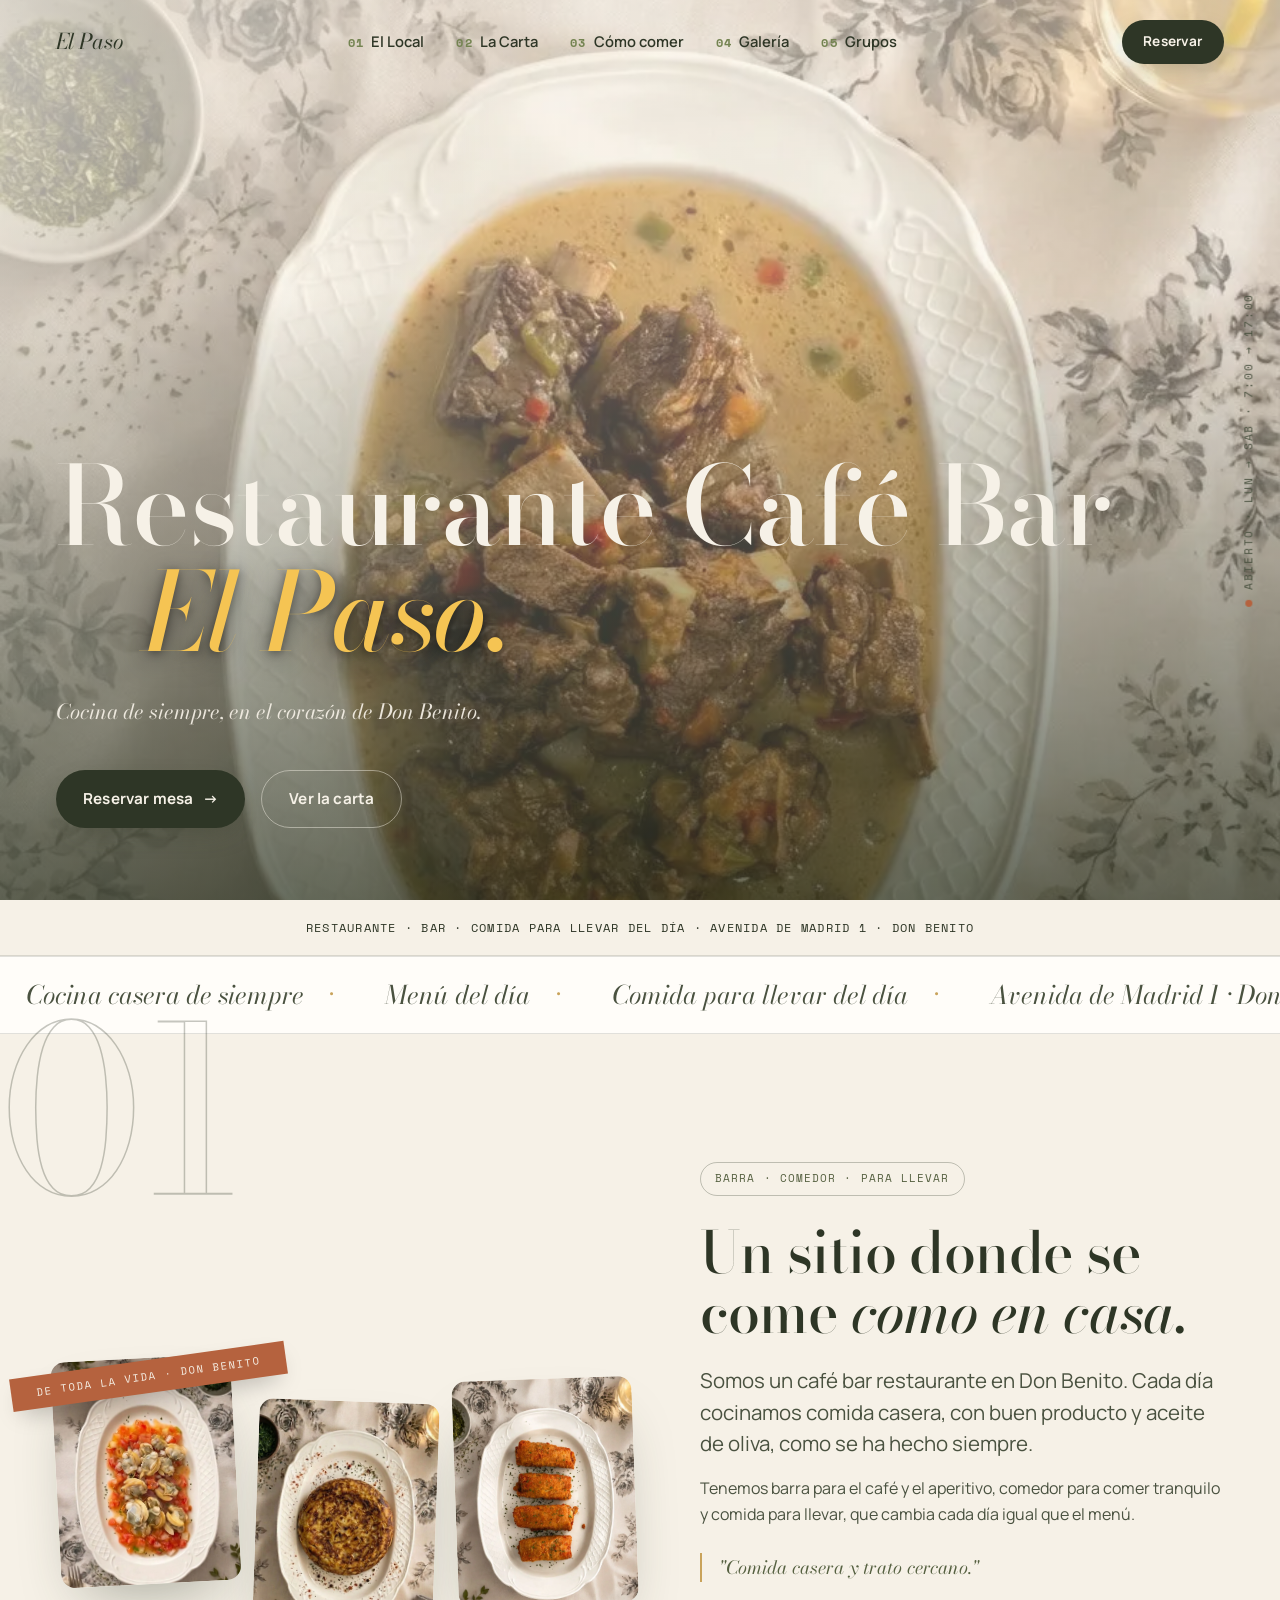
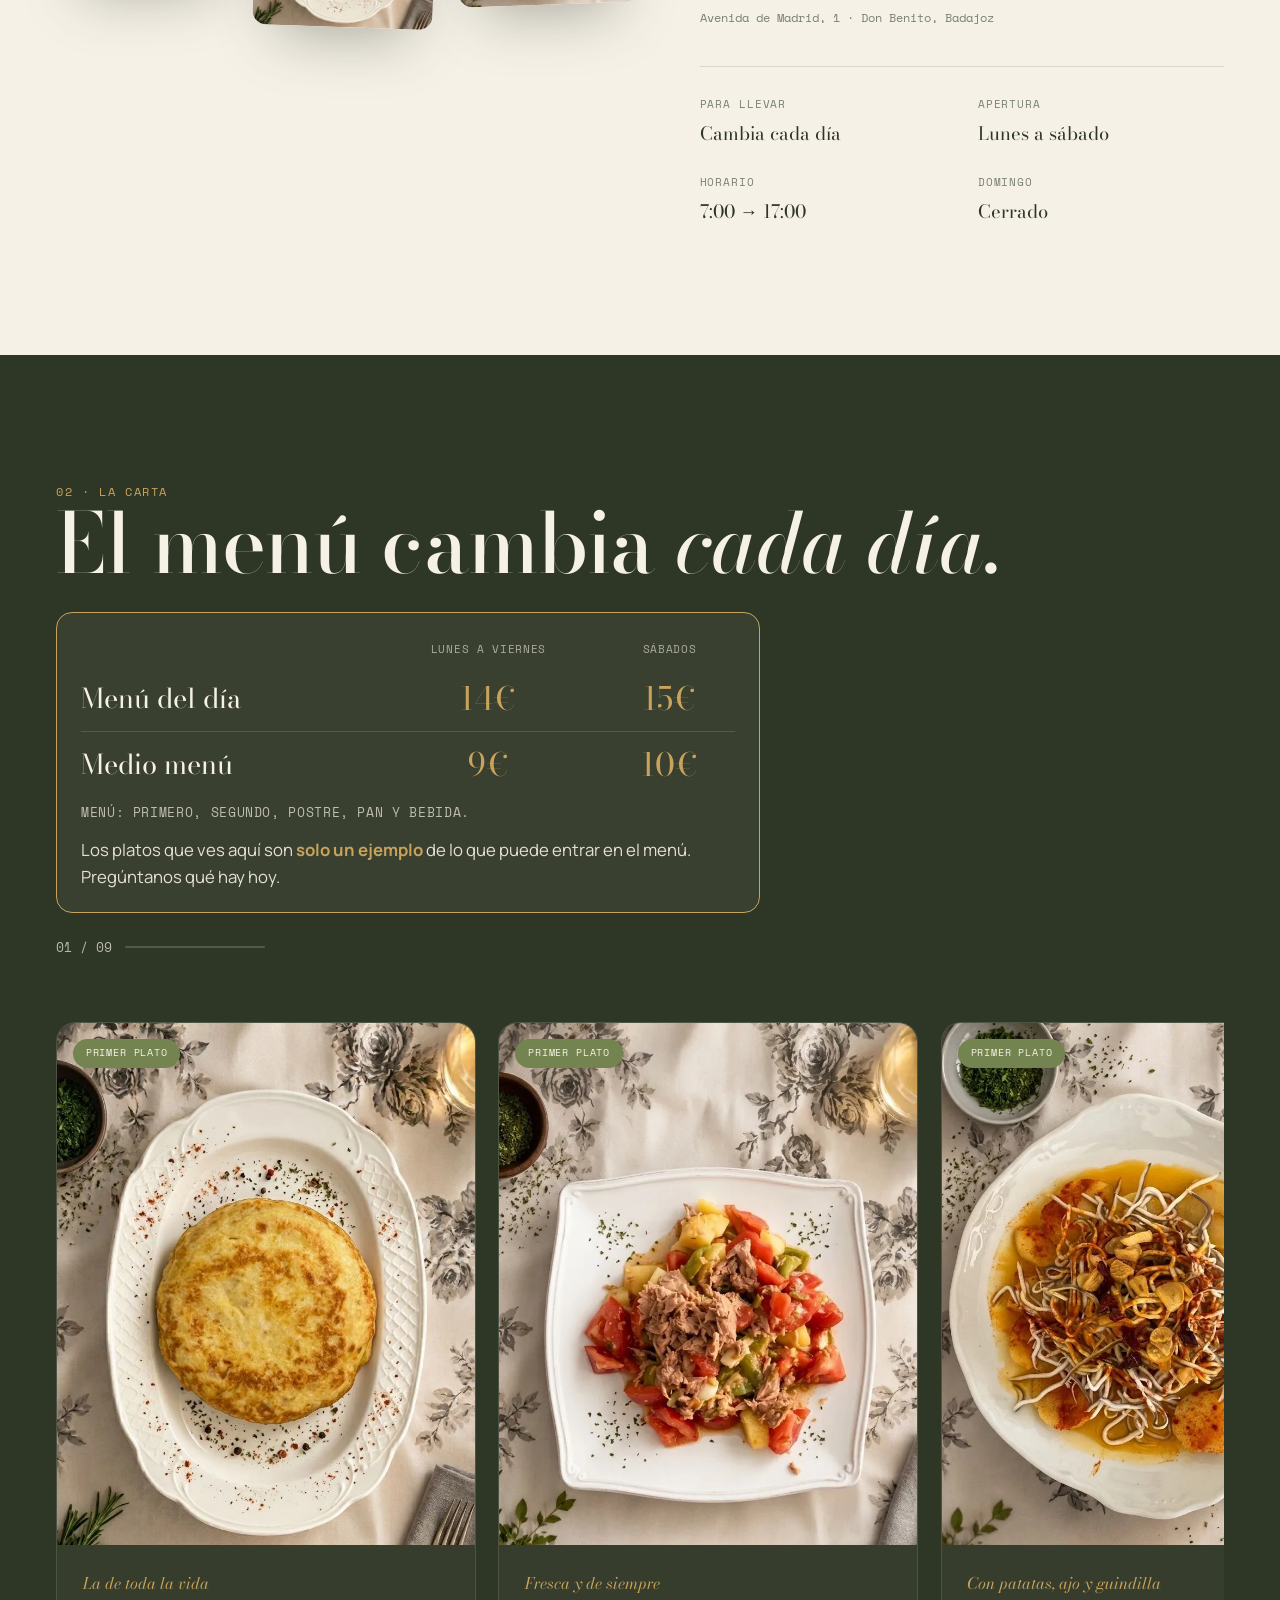
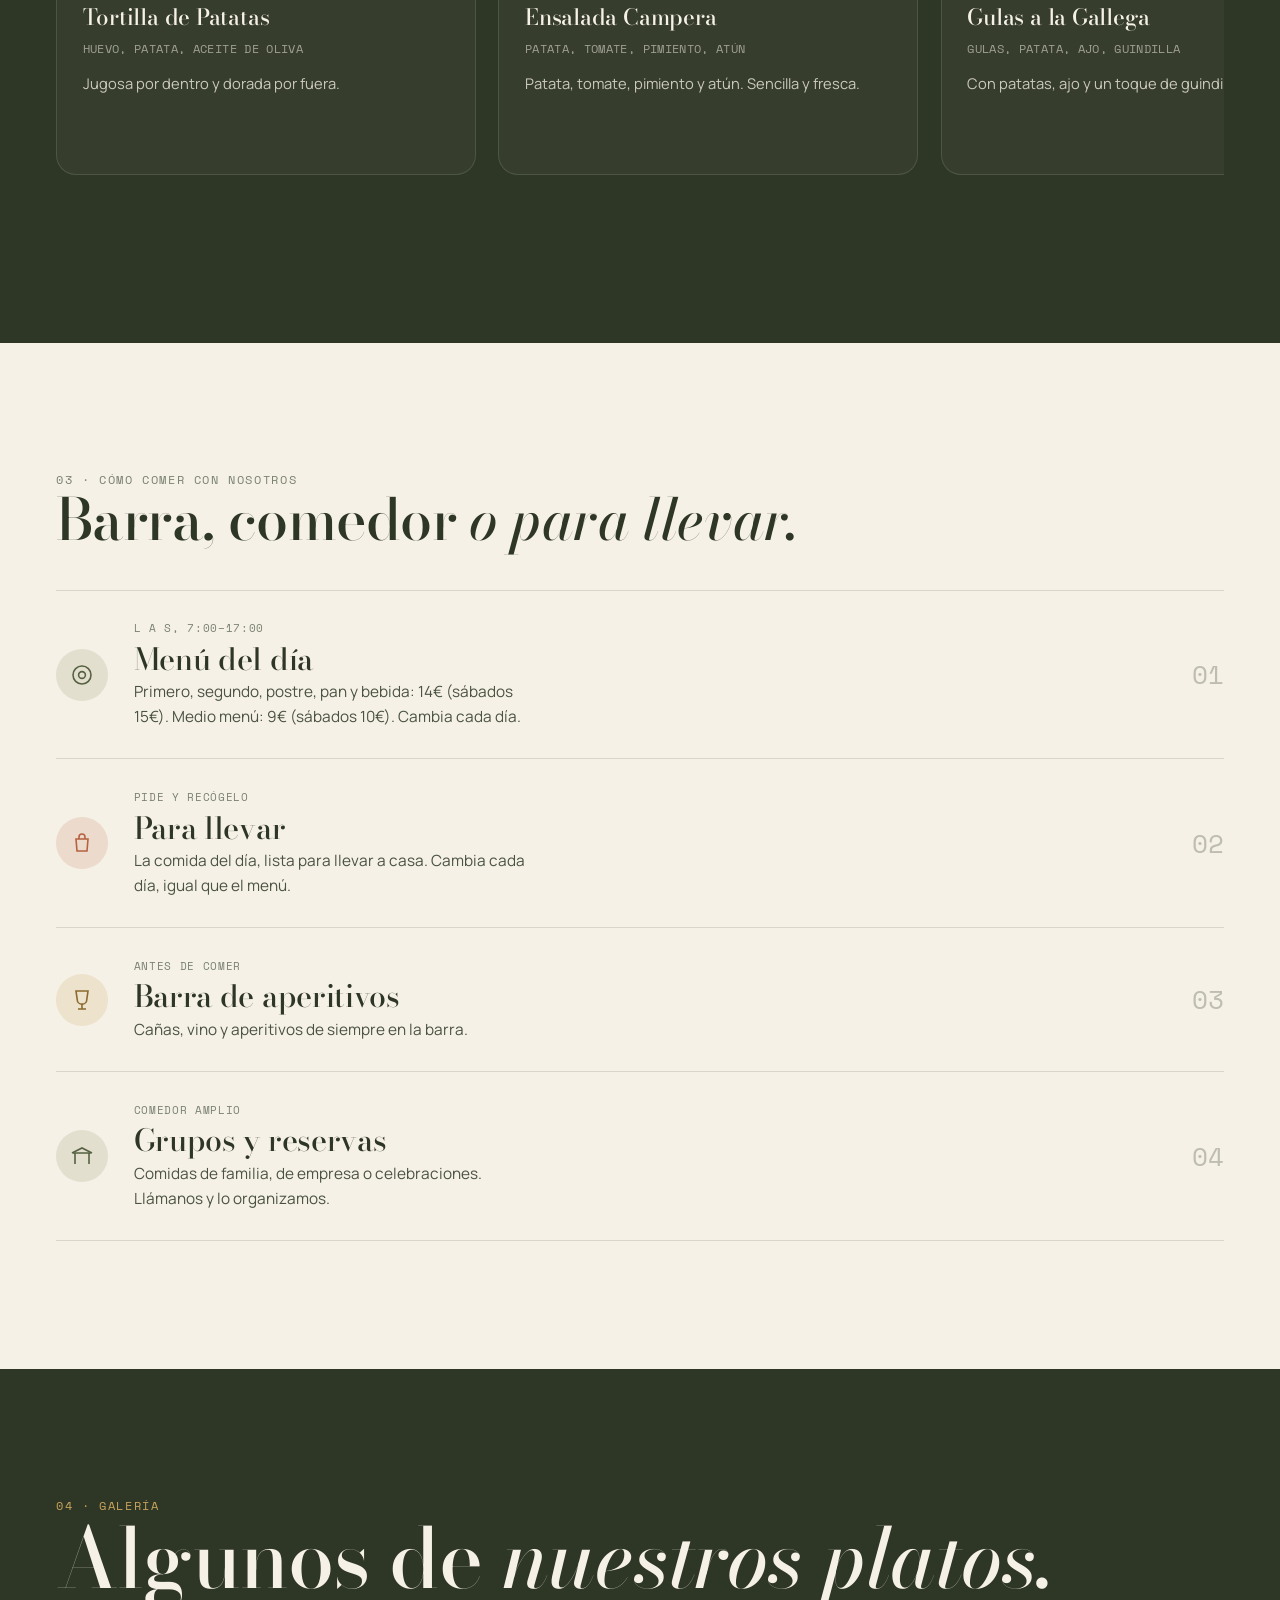
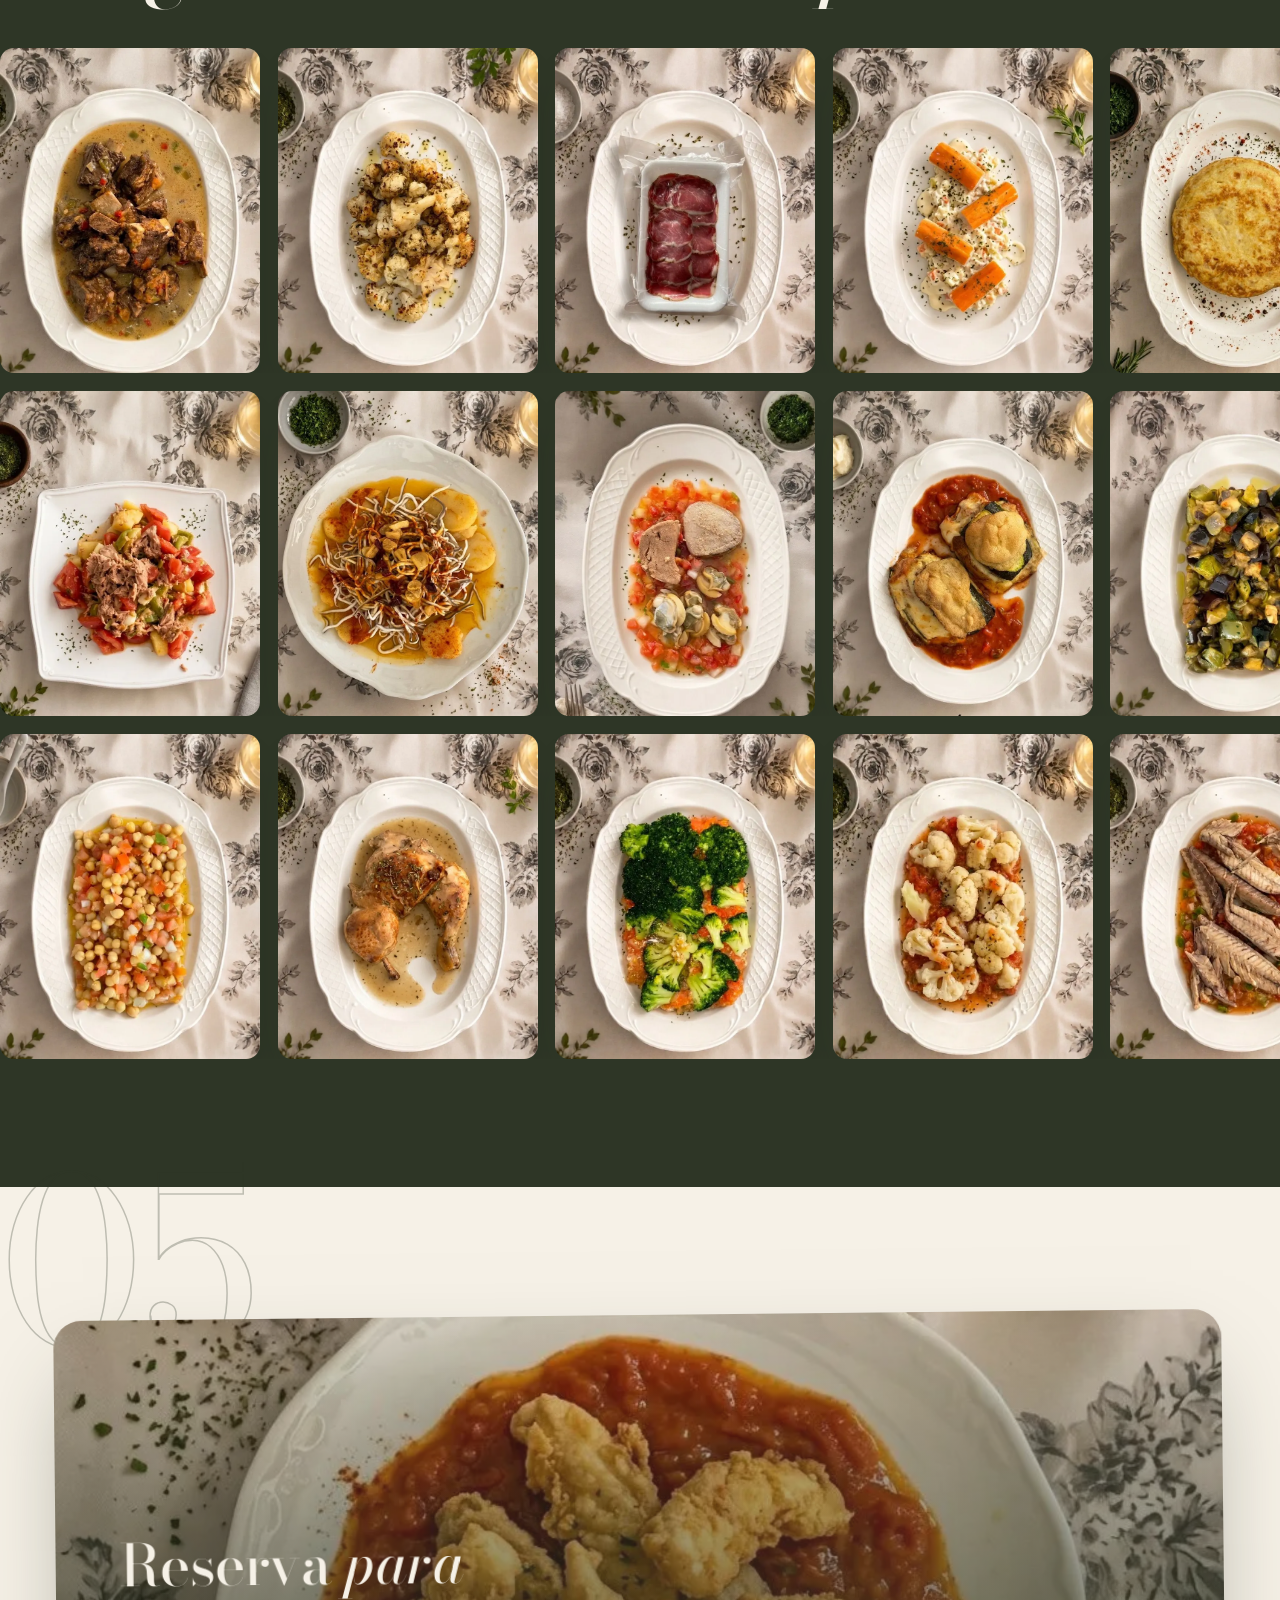
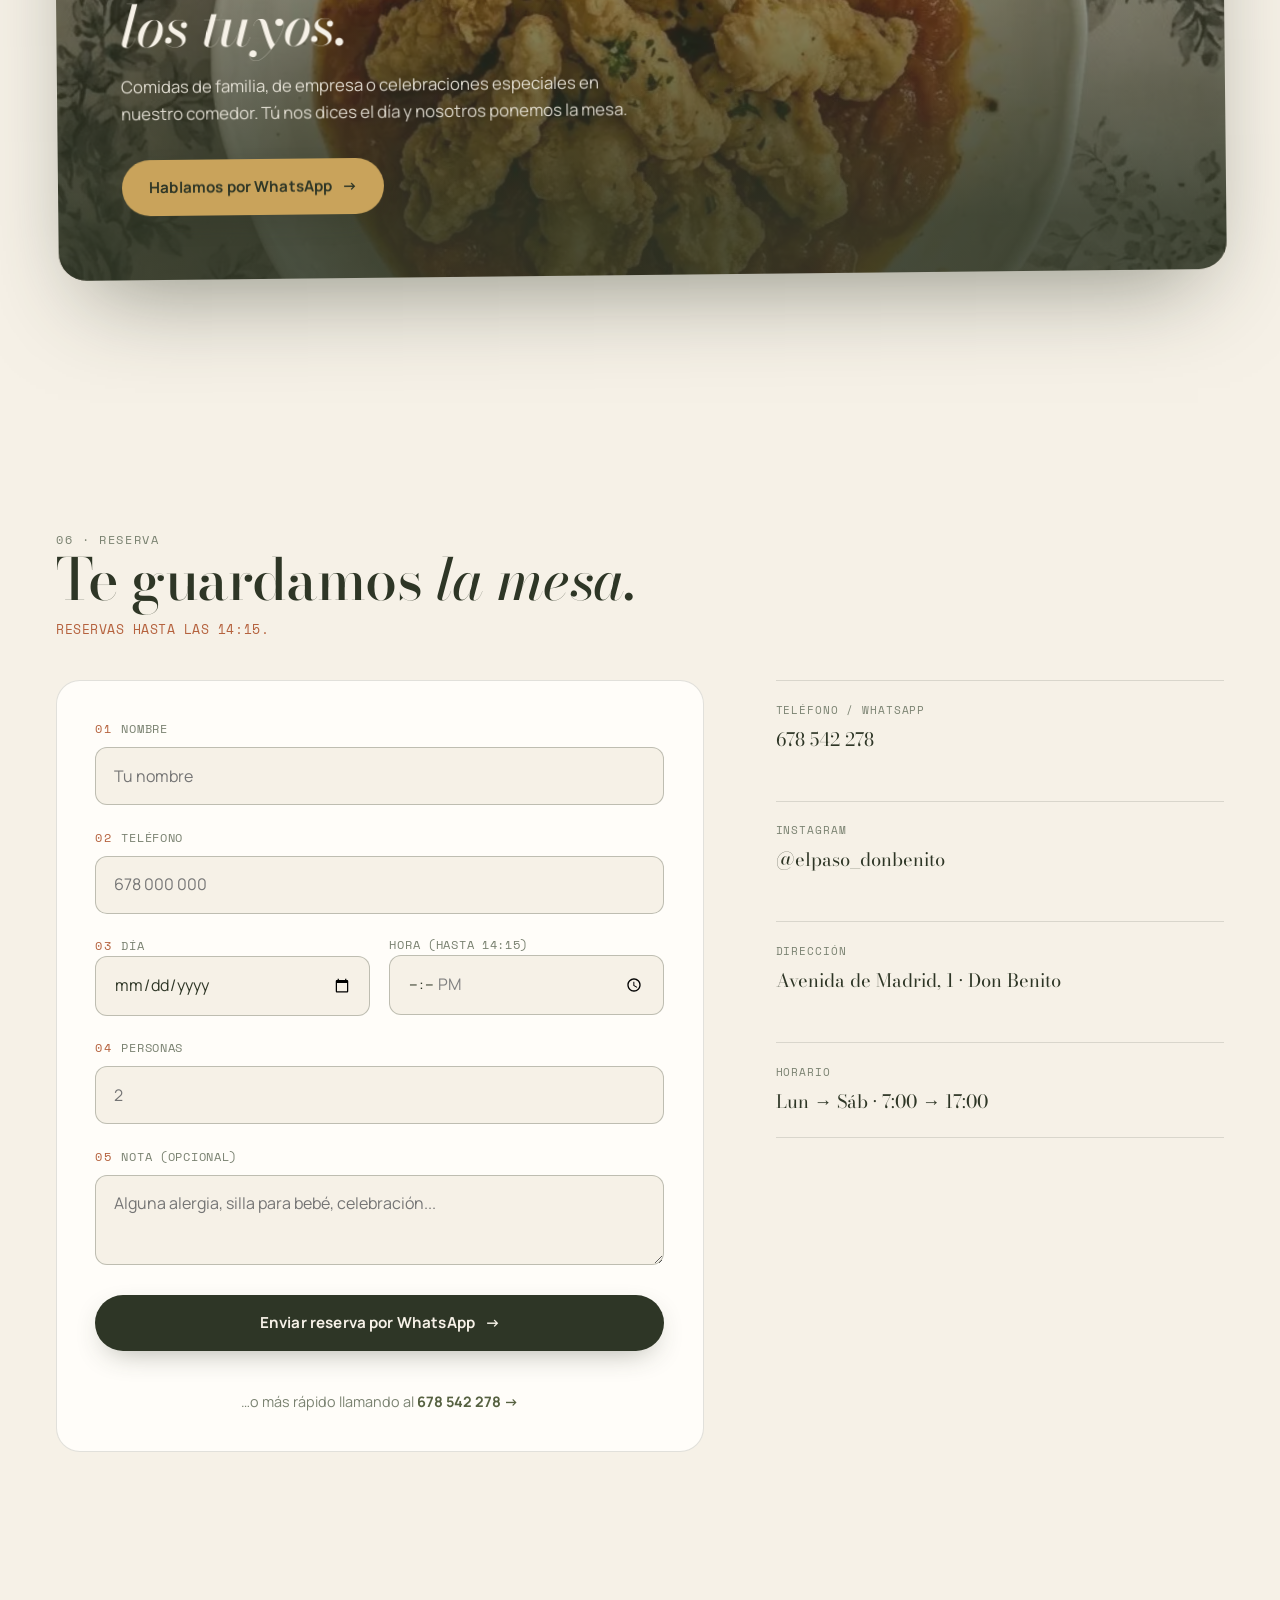
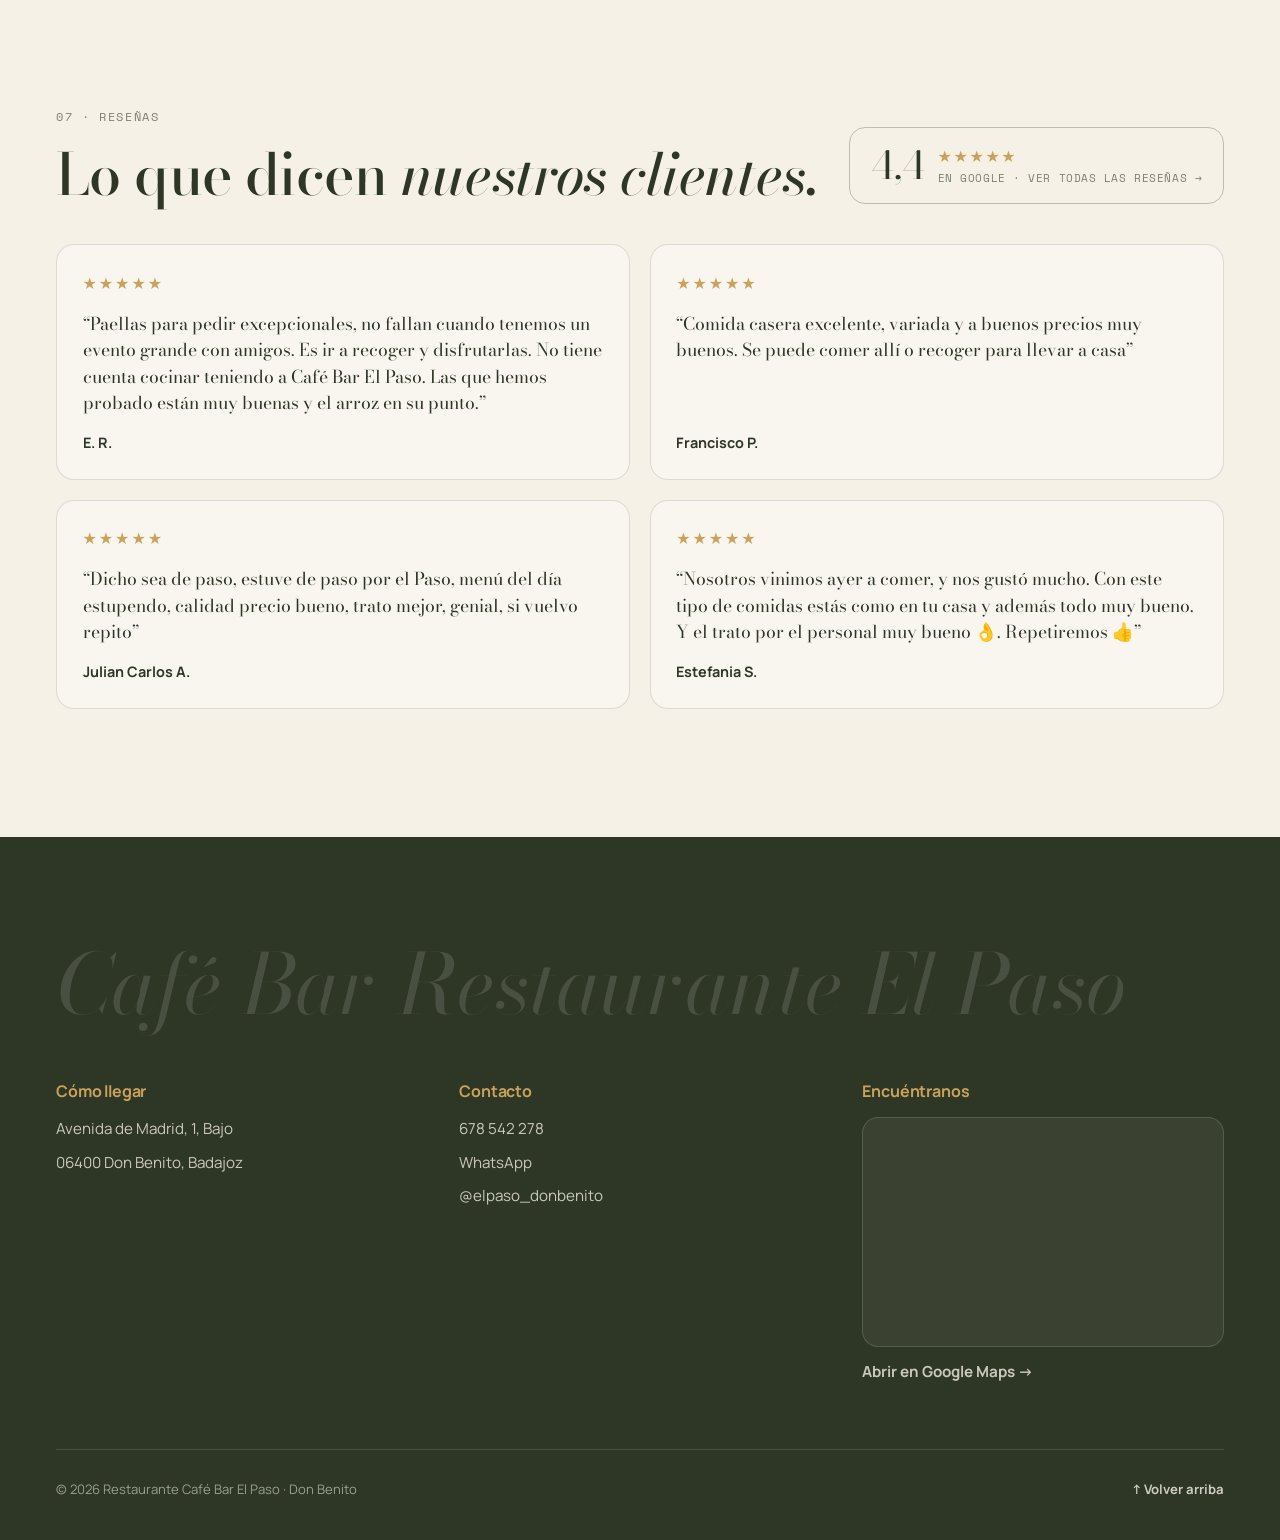
==== index.html @ 138c23d5 "Carta: primer/segundo plato con color fijo por tipo; galería con título grande" ====
<!doctype html>
<html lang="es">
<head>
  <meta charset="utf-8">
<!-- This site is hosted on Netlify. Anyone can build and deploy a site
     like this one for free: https://netlify.new/?utm_campaign=loops&utm_source=ai-legible&utm_medium=owned&utm_content=comment&utm_id=3cfeccd2-3567-47dd-b9f6-1b87ace5396d
     Netlify hosting facts for this site: static/SSR served via Netlify Edge. -->
  <meta name="viewport" content="width=device-width, initial-scale=1">
  <title>Restaurante Café Bar El Paso · Cocina casera en Don Benito</title>
  <meta name="description" content="Restaurante Café Bar El Paso, cocina casera de toda la vida en Avenida de Madrid 1, Don Benito. Menú del día, comida para llevar que cambia cada día y reserva de mesa por WhatsApp.">
  <meta name="theme-color" content="#F6F1E7">

  <link rel="icon" href="assets/img/favicon-32.png" sizes="32x32">
  <link rel="icon" href="assets/img/favicon.png" sizes="256x256">
  <link rel="apple-touch-icon" href="assets/img/favicon.png">

  <link rel="preconnect" href="https://fonts.googleapis.com">
  <link rel="preconnect" href="https://fonts.gstatic.com" crossorigin>
  <link rel="stylesheet" href="https://fonts.googleapis.com/css2?family=Bodoni+Moda:ital,wght@0,400..700;1,400..700&family=Manrope:wght@300..800&family=Space+Mono:wght@400;700&display=swap">

  <link rel="preload" as="image" href="assets/img/hero.webp" fetchpriority="high">
  <link rel="stylesheet" href="styles.css?v=20261006">
</head>
<body>
  <a class="skip-link" href="#main">Saltar al contenido</a>
  <div class="ambient-gradient" aria-hidden="true"></div>

  <!-- Splash -->
  <div class="splash" data-splash aria-hidden="true">
    <div class="splash-word" aria-label="El Paso">
      <span class="splash-letter" style="animation-delay:.05s">E</span>
      <span class="splash-letter" style="animation-delay:.1s">l</span>
      <span class="splash-letter" style="animation-delay:.16s">&nbsp;</span>
      <span class="splash-letter" style="animation-delay:.22s">P</span>
      <span class="splash-letter" style="animation-delay:.28s">a</span>
      <span class="splash-letter" style="animation-delay:.34s">s</span>
      <span class="splash-letter" style="animation-delay:.4s">o</span>
    </div>
    <div class="splash-bar"></div>
  </div>

  <!-- Custom cursor -->
  <div class="cursor" data-cursor aria-hidden="true">
    <div class="cursor-ring" data-cursor-ring>
      <span class="cursor-label" data-cursor-label></span>
    </div>
  </div>

  <!-- Side brand mark -->
  <div class="side-mark" aria-hidden="true">
    <span class="dot"></span>
    <span>ABIERTO · LUN &rarr; SÁB · 7:00 &rarr; 17:00</span>
  </div>

  <!-- Nav -->
  <header class="site-nav" data-nav>
    <div class="container nav-inner">
      <a href="#main" class="nav-logo">El Paso</a>
      <nav class="nav-links" aria-label="Secciones">
        <a class="nav-link" href="#local"><span class="num-mark">01</span>El Local</a>
        <a class="nav-link" href="#carta"><span class="num-mark">02</span>La Carta</a>
        <a class="nav-link" href="#servicios"><span class="num-mark">03</span>Cómo comer</a>
        <a class="nav-link" href="#galeria"><span class="num-mark">04</span>Galería</a>
        <a class="nav-link" href="#grupos"><span class="num-mark">05</span>Grupos</a>
      </nav>
      <div class="nav-actions">
        <a class="btn btn-primary nav-cta" href="#reserva" data-cursor-target="reservar">Reservar</a>
        <button class="burger" data-burger aria-label="Abrir menú" aria-expanded="false">
          <span></span><span></span><span></span>
        </button>
      </div>
    </div>
  </header>

  <!-- Mobile menu -->
  <div class="mobile-menu" data-mobile-menu>
    <ul>
      <li><a href="#local" data-mobile-link><span class="num-mark">01</span>El Local</a></li>
      <li><a href="#carta" data-mobile-link><span class="num-mark">02</span>La Carta</a></li>
      <li><a href="#servicios" data-mobile-link><span class="num-mark">03</span>Cómo comer</a></li>
      <li><a href="#galeria" data-mobile-link><span class="num-mark">04</span>Galería</a></li>
      <li><a href="#grupos" data-mobile-link><span class="num-mark">05</span>Grupos</a></li>
      <li><a href="#reserva" data-mobile-link><span class="num-mark">06</span>Reservar</a></li>
    </ul>
  </div>

  <main id="main">

    <!-- Hero -->
    <section class="hero">
      <div class="hero-bg">
        <img src="assets/img/hero.webp" alt="Costilla de cerdo de campo en salsa estremeña, plato de El Paso, sobre mantel de flores" fetchpriority="high" loading="eager" decoding="sync">
      </div>
      <div class="hero-veil" aria-hidden="true"></div>
      <div class="container hero-inner">
        <h1 class="hero-title reveal" data-split>
          <span class="line-1">Restaurante Café Bar</span>
          <span class="line-2">El Paso.</span>
        </h1>
        <p class="hero-tagline">Cocina de siempre, en el corazón de Don Benito.</p>
        <div class="hero-ctas">
          <a class="btn btn-primary" href="#reserva" data-cursor-target="reservar">
            Reservar mesa <span class="btn-arrow" aria-hidden="true">&rarr;</span>
          </a>
          <a class="btn btn-ghost" href="#carta" data-cursor-target="ver carta">Ver la carta</a>
        </div>
      </div>
    </section>

    <!-- Franja bajo la portada (antes estaba encima de la foto y no se leía) -->
    <div class="hero-strip">
      <div class="container">
        <p class="hero-kicker">Restaurante · Bar · Comida para llevar del día &middot; Avenida de Madrid 1 · Don Benito</p>
      </div>
    </div>

    <!-- Marquee -->
    <div class="marquee" aria-hidden="true">
      <div class="marquee-track">
        <span class="marquee-item">Cocina casera de siempre <span class="sep">·</span></span>
        <span class="marquee-item">Menú del día <span class="sep">·</span></span>
        <span class="marquee-item">Comida para llevar del día <span class="sep">·</span></span>
        <span class="marquee-item">Avenida de Madrid 1 · Don Benito <span class="sep">·</span></span>
        <span class="marquee-item">4,4★ en Google <span class="sep">·</span></span>
        <span class="marquee-item">Reserva tu mesa <span class="sep">·</span></span>
        <span class="marquee-item">Cocina casera de siempre <span class="sep">·</span></span>
        <span class="marquee-item">Menú del día <span class="sep">·</span></span>
        <span class="marquee-item">Comida para llevar del día <span class="sep">·</span></span>
        <span class="marquee-item">Avenida de Madrid 1 · Don Benito <span class="sep">·</span></span>
        <span class="marquee-item">4,4★ en Google <span class="sep">·</span></span>
        <span class="marquee-item">Reserva tu mesa <span class="sep">·</span></span>
      </div>
    </div>

    <!-- 01 El Local -->
    <section class="section section-local" id="local">
      <div class="container">
        <span class="local-watermark" aria-hidden="true">01</span>
        <div class="local-grid">
          <div class="local-collage" data-tilt-group>
            <span class="local-ribbon">De toda la vida · Don Benito</span>
            <figure class="collage-photo collage-1" data-tilt>
              <img src="assets/img/local-1.webp" alt="Mesa de El Paso con ensalada de almeja fina recién servida" loading="lazy" decoding="async">
            </figure>
            <figure class="collage-photo collage-2" data-tilt>
              <img src="assets/img/local-2.webp" alt="Tortilla de cebolla caramelizada casera de El Paso" loading="lazy" decoding="async">
            </figure>
            <figure class="collage-photo collage-3" data-tilt>
              <img src="assets/img/local-3.webp" alt="Flamenquines de jamón york y queso de El Paso" loading="lazy" decoding="async">
            </figure>
          </div>
          <div class="local-copy">
            <span class="local-aside">Barra · Comedor · Para llevar</span>
            <h2 class="local-title reveal" data-split>Un sitio donde se come <em>como en casa.</em></h2>
            <p class="lead reveal">Somos un café bar restaurante en Don Benito. Cada día cocinamos comida casera, con buen producto y aceite de oliva, como se ha hecho siempre.</p>
            <p class="reveal" style="margin-top:1rem; color:var(--ink-soft);">Tenemos barra para el café y el aperitivo, comedor para comer tranquilo y comida para llevar, que cambia cada día igual que el menú.</p>
            <blockquote class="local-quote reveal">"Comida casera y trato cercano."</blockquote>
            <p class="local-meta">Avenida de Madrid, 1 · Don Benito, Badajoz</p>
            <dl class="def-list">
              <div class="def-item"><dt>Para llevar</dt><dd>Cambia cada día</dd></div>
              <div class="def-item"><dt>Apertura</dt><dd>Lunes a sábado</dd></div>
              <div class="def-item"><dt>Horario</dt><dd>7:00 &rarr; 17:00</dd></div>
              <div class="def-item"><dt>Domingo</dt><dd>Cerrado</dd></div>
            </dl>
          </div>
        </div>
      </div>
    </section>

    <!-- 02 La Carta -->
    <section class="section section-carta" id="carta" data-carta-pin>
      <div class="container">
        <div class="carta-head">
          <div>
            <p class="eyebrow">02 · La Carta</p>
            <h2 class="carta-title reveal" data-split>El menú cambia <em>cada día.</em></h2>
            <div class="menu-banner">
              <table class="menu-prices">
                <thead>
                  <tr><th></th><th>Lunes a viernes</th><th>Sábados</th></tr>
                </thead>
                <tbody>
                  <tr><th>Menú del día</th><td><strong>14€</strong></td><td><strong>15€</strong></td></tr>
                  <tr><th>Medio menú</th><td><strong>9€</strong></td><td><strong>10€</strong></td></tr>
                </tbody>
              </table>
              <p class="menu-banner-what">Menú: primero, segundo, postre, pan y bebida.</p>
              <p class="menu-banner-note">Los platos que ves aquí son <strong>solo un ejemplo</strong> de lo que puede entrar en el menú. Pregúntanos qué hay hoy.</p>
            </div>
          </div>
          <div class="carta-progress">
            <span data-carta-progress-label>01 / 10</span>
            <span class="carta-progress-bar"><span class="carta-progress-fill" data-carta-progress-fill></span></span>
          </div>
        </div>

        <div class="carta-track-wrap">
          <div class="carta-track" data-dishes></div>
        </div>

        <noscript>
          <div class="carta-noscript">
            <p>Activa JavaScript para ver los platos con fotos. Algunos ejemplos de lo que puede entrar en el menú:</p>
            <ul>
              <li>Costilla de Cerdo de Campo en Salsa Estremeña</li>
              <li>Tortilla de Patatas</li>
              <li>Merluza en Escabeche</li>
              <li>Ensalada Campera</li>
              <li>Gulas a la Gallega</li>
              <li>Calabacín Relleno de Atún y Queso</li>
              <li>Pimientos Rellenos de Carne</li>
              <li>Sardinas Caseras en Escabeche</li>
              <li>Muslo de Pollo al Horno</li>
            </ul>
          </div>
        </noscript>
      </div>
    </section>

    <!-- 03 Como comer con nosotros -->
    <section class="section section-servicios" id="servicios">
      <div class="container">
        <p class="eyebrow">03 · Cómo comer con nosotros</p>
        <h2 class="reveal" data-split style="margin-bottom:2.5rem;">Barra, comedor <em>o para llevar.</em></h2>
        <div data-servicios></div>
        <noscript>
          <div class="carta-noscript">
            <ul>
              <li>Menú del día — L a S, 7:00-17:00 — Primero, segundo, postre, pan y bebida: 14€ (sábados 15€). Medio menú: 9€ (sábados 10€). Cambia cada día.</li>
              <li>Para llevar — Pide y recógelo — La comida del día, lista para llevar a casa. Cambia cada día.</li>
              <li>Barra de aperitivos — Antes de comer — Cañas, vino y aperitivos de siempre en la barra.</li>
              <li>Grupos y reservas — Comedor amplio — Comidas de familia, de empresa o celebraciones. Llámanos y lo organizamos.</li>
            </ul>
          </div>
        </noscript>
      </div>
    </section>

    <!-- 04 Galeria -->
    <section class="section section-galeria" id="galeria">
      <div class="container">
        <p class="eyebrow">04 · Galería</p>
        <h2 class="galeria-title reveal" data-split>Algunos de <em>nuestros platos.</em></h2>
      </div>
      <div class="galeria-lanes" data-galeria-lanes aria-hidden="true"></div>
    </section>

    <!-- 05 Grupos y celebraciones -->
    <section class="section section-grupos" id="grupos">
      <div class="container">
        <span class="local-watermark" aria-hidden="true">05</span>
        <div class="grupos-card tilt-el" data-tilt>
          <div class="grupos-bg">
            <img src="assets/img/grupos-bg.webp" alt="Mesa preparada de El Paso para comidas de grupo y celebraciones" loading="lazy" decoding="async">
          </div>
          <div class="grupos-veil" aria-hidden="true"></div>
          <div class="grupos-content">
            <h2 class="reveal" data-split>Reserva <em>para los tuyos.</em></h2>
            <p class="reveal">Comidas de familia, de empresa o celebraciones especiales en nuestro comedor. Tú nos dices el día y nosotros ponemos la mesa.</p>
            <a class="btn btn-primary" href="https://wa.me/34678542278?text=Hola%2C%20quiero%20informaci%C3%B3n%20para%20una%20comida%20de%20grupo%20o%20celebraci%C3%B3n%20en%20El%20Paso." target="_blank" rel="noopener" data-cursor-target="whatsapp">
              Hablamos por WhatsApp <span class="btn-arrow" aria-hidden="true">&rarr;</span>
            </a>
          </div>
        </div>
      </div>
    </section>

    <!-- 06 Reserva -->
    <section class="section section-reserva" id="reserva">
      <div class="container">
        <p class="eyebrow">06 · Reserva</p>
        <h2 class="reveal" data-split style="margin-bottom:.6rem;">Te guardamos <em>la mesa.</em></h2>
        <p class="reserva-note reveal" style="margin-bottom:2.5rem;">Reservas hasta las 14:15.</p>
        <div class="reserva-grid">
          <form class="reserva-form" data-reserva-form novalidate>
            <div class="form-row">
              <label class="form-label" for="f-nombre"><span class="num-mark">01</span>Nombre</label>
              <input class="form-field" type="text" id="f-nombre" name="nombre" required autocomplete="name" placeholder="Tu nombre">
            </div>
            <div class="form-row">
              <label class="form-label" for="f-telefono"><span class="num-mark">02</span>Teléfono</label>
              <input class="form-field" type="tel" id="f-telefono" name="telefono" required autocomplete="tel" placeholder="678 000 000">
            </div>
            <div class="form-row split">
              <div>
                <label class="form-label" for="f-dia"><span class="num-mark">03</span>Día</label>
                <input class="form-field" type="date" id="f-dia" name="dia" required>
              </div>
              <div>
                <label class="form-label" for="f-hora">Hora (hasta 14:15)</label>
                <input class="form-field" type="time" id="f-hora" name="hora" required min="12:00" max="14:15" placeholder="14:00">
              </div>
            </div>
            <div class="form-row">
              <label class="form-label" for="f-personas"><span class="num-mark">04</span>Personas</label>
              <input class="form-field" type="number" id="f-personas" name="personas" min="1" required placeholder="2">
            </div>
            <div class="form-row">
              <label class="form-label" for="f-nota"><span class="num-mark">05</span>Nota (opcional)</label>
              <textarea class="form-field" id="f-nota" name="nota" placeholder="Alguna alergia, silla para bebé, celebración..."></textarea>
            </div>
            <button class="btn btn-primary reserva-submit" type="submit" data-cursor-target="enviar">
              Enviar reserva por WhatsApp <span class="btn-arrow" aria-hidden="true">&rarr;</span>
            </button>
            <p class="reserva-alt">…o más rápido llamando al <a href="tel:+34678542278" data-cursor-target="llamar">678 542 278 &rarr;</a></p>
          </form>

          <aside class="reserva-panel">
            <div class="panel-item">
              <div>
                <p class="panel-label">Teléfono / WhatsApp</p>
                <p class="panel-value"><a href="tel:+34678542278" data-cursor-target="llamar">678 542 278</a></p>
              </div>
            </div>
            <div class="panel-item">
              <div>
                <p class="panel-label">Instagram</p>
                <p class="panel-value"><a href="https://instagram.com/elpaso_donbenito" target="_blank" rel="noopener">@elpaso_donbenito</a></p>
              </div>
            </div>
            <div class="panel-item">
              <div>
                <p class="panel-label">Dirección</p>
                <p class="panel-value">Avenida de Madrid, 1 · Don Benito</p>
              </div>
            </div>
            <div class="panel-item">
              <div>
                <p class="panel-label">Horario</p>
                <p class="panel-value">Lun &rarr; Sáb · 7:00 &rarr; 17:00</p>
              </div>
            </div>
          </aside>
        </div>
      </div>
    </section>

    <!-- 07 Reseñas -->
    <section class="section section-resenas" id="resenas">
      <div class="container">
        <p class="eyebrow">07 · Reseñas</p>
        <div class="resenas-head">
          <h2 class="reveal" data-split>Lo que dicen <em>nuestros clientes.</em></h2>
          <a class="resenas-score" href="https://www.google.com/maps/search/?api=1&query=Restaurante+El+Paso+Avenida+de+Madrid+1+Don+Benito" target="_blank" rel="noopener" data-cursor-target="google">
            <span class="resenas-num">4,4</span>
            <span class="resenas-stars" aria-hidden="true">★★★★★</span>
            <span class="resenas-label">en Google · Ver todas las reseñas &rarr;</span>
          </a>
        </div>
        <div class="resenas-grid" data-resenas></div>
      </div>
    </section>
  </main>

  <!-- Footer -->
  <footer class="site-footer">
    <div class="container">
      <div class="footer-display" aria-hidden="true">
        <span>Café Bar Restaurante El Paso</span>
      </div>
      <div class="footer-grid">
        <div class="footer-col">
          <h3>Cómo llegar</h3>
          <p>Avenida de Madrid, 1, Bajo</p>
          <p>06400 Don Benito, Badajoz</p>
        </div>
        <div class="footer-col">
          <h3>Contacto</h3>
          <a href="tel:+34678542278">678 542 278</a>
          <a href="https://wa.me/34678542278" target="_blank" rel="noopener">WhatsApp</a>
          <a href="https://instagram.com/elpaso_donbenito" target="_blank" rel="noopener">@elpaso_donbenito</a>
        </div>
        <div class="footer-col">
          <h3>Encuéntranos</h3>
          <div class="footer-map">
            <iframe src="https://www.openstreetmap.org/export/embed.html?bbox=-5.8600%2C38.9600%2C-5.8540%2C38.9650&amp;layer=mapnik&amp;marker=38.9625%2C-5.8568" loading="lazy" referrerpolicy="no-referrer-when-downgrade" title="Mapa de El Paso en Don Benito"></iframe>
          </div>
          <a class="footer-map-link" href="https://www.google.com/maps/search/?api=1&query=Avenida+de+Madrid+1+06400+Don+Benito+Badajoz" target="_blank" rel="noopener">Abrir en Google Maps &rarr;</a>
        </div>
      </div>
      <div class="footer-bottom">
        <span>&copy; 2026 Restaurante Café Bar El Paso · Don Benito</span>
        <a class="back-top" href="#main">&uarr; Volver arriba</a>
      </div>
    </div>
  </footer>

  <script defer src="lib/gsap.min.js?v=20261006"></script>
  <script defer src="lib/ScrollTrigger.min.js?v=20261006"></script>
  <script defer src="lib/manifest.js?v=20261006"></script>
  <script defer src="main.js?v=20261006"></script>
</body>
</html>
---- styles.css ----
/* =============================================================
   1. Tokens
   ============================================================= */
:root {
  --bg: #F6F1E7;
  --bg-soft: #EFE7D8;
  --paper: #FFFDF9;
  --ink: #2E3626;
  --ink-soft: #4A5240;
  --ink-mute: #7A8271;
  --oliva: #748451;
  --oliva-dark: #566141;
  --dorado: #C9A35B;
  --terracota: #B5623E;
  --line: rgba(46, 54, 38, 0.14);
  --line-strong: rgba(46, 54, 38, 0.28);

  --display: "Bodoni Moda", "Times New Roman", serif;
  --sans: "Manrope", -apple-system, BlinkMacSystemFont, "Segoe UI", system-ui, sans-serif;
  --mono: "Space Mono", "Courier New", monospace;

  --ease-out: cubic-bezier(0.16, 1, 0.3, 1);
  --ease-in: cubic-bezier(0.7, 0, 0.84, 0);
  --ease-soft: cubic-bezier(0.25, 0.46, 0.45, 0.94);
  --ease-bounce: cubic-bezier(0.34, 1.56, 0.64, 1);

  --nav-h: 84px;
}

/* =============================================================
   2. Reset & base
   ============================================================= */
*, *::before, *::after { box-sizing: border-box; margin: 0; }
html {
  -webkit-text-size-adjust: 100%;
  tab-size: 2;
  scroll-behavior: smooth;
  overflow-x: clip;
}
@media (prefers-reduced-motion: reduce) {
  html { scroll-behavior: auto; }
}
body {
  font-family: var(--sans);
  font-size: 16px;
  line-height: 1.6;
  color: var(--ink);
  background: var(--bg);
  -webkit-font-smoothing: antialiased;
  -moz-osx-font-smoothing: grayscale;
  text-rendering: optimizeLegibility;
  overflow-x: clip;
  overscroll-behavior-y: none;
  position: relative;
}
img, svg, video { display: block; max-width: 100%; }
img { height: auto; }
button { font: inherit; color: inherit; cursor: pointer; border: 0; background: none; }
a { color: inherit; text-decoration: none; }
p { text-wrap: pretty; }
h1, h2, h3, h4 { text-wrap: balance; line-height: 1.05; letter-spacing: -0.01em; font-family: var(--display); font-weight: 500; }
ul, ol { list-style: none; padding: 0; }
input, textarea, select { font: inherit; color: inherit; }
::selection { background: var(--oliva); color: var(--paper); }

:focus-visible {
  outline: 2px solid var(--terracota);
  outline-offset: 3px;
  border-radius: 4px;
}

/* =============================================================
   3. Utilities
   ============================================================= */
.skip-link {
  position: fixed; top: -100px; left: 1rem;
  padding: .7rem 1.2rem; background: var(--ink); color: var(--bg);
  z-index: 9999; border-radius: 6px; font-weight: 600; font-size: .9rem;
  transition: top .3s var(--ease-out);
}
.skip-link:focus { top: 1rem; }

.container {
  width: 100%;
  max-width: 1320px;
  margin-inline: auto;
  padding-inline: 1.5rem;
}
@media (min-width: 720px) { .container { padding-inline: 2.5rem; } }
@media (min-width: 1280px) { .container { padding-inline: 3.5rem; } }

.sr-only {
  position: absolute; width: 1px; height: 1px; padding: 0; margin: -1px;
  overflow: hidden; clip: rect(0,0,0,0); white-space: nowrap; border: 0;
}

.eyebrow {
  font-family: var(--mono);
  font-size: .72rem;
  letter-spacing: .14em;
  text-transform: uppercase;
  color: var(--ink-mute);
}

.num-mark {
  font-family: var(--mono);
  font-size: .78rem;
  letter-spacing: .1em;
  color: var(--oliva);
}

.reveal {
  opacity: 0;
  transform: translateY(36px);
  transition: opacity .9s var(--ease-out), transform .9s var(--ease-out);
}
.reveal.is-visible { opacity: 1; transform: none; }
/* Defensive: split-text elements must never stay invisible if reveal JS didn't run */
.reveal[data-split] { opacity: 1; transform: none; }

/* =============================================================
   4. Typography
   ============================================================= */
h1 { font-size: clamp(2.6rem, 8vw, 6.6rem); }
h2 { font-size: clamp(2rem, 5vw, 3.6rem); }
h3 { font-size: clamp(1.3rem, 2.6vw, 1.9rem); }
em, .italic { font-style: italic; }

.lead {
  font-size: clamp(1.1rem, 1.6vw, 1.35rem);
  line-height: 1.55;
  color: var(--ink-soft);
  max-width: 46ch;
}

/* =============================================================
   5. Components
   ============================================================= */

/* Buttons */
.btn {
  display: inline-flex;
  align-items: center;
  gap: .6rem;
  padding: 1rem 1.7rem;
  border-radius: 999px;
  font-family: var(--sans);
  font-weight: 700;
  font-size: .95rem;
  letter-spacing: .01em;
  transition: transform .5s var(--ease-out), background .35s var(--ease-out), color .35s var(--ease-out), box-shadow .35s var(--ease-out);
  white-space: nowrap;
}
.btn-primary {
  background: var(--ink);
  color: var(--bg);
  box-shadow: 0 10px 30px -12px rgba(46, 54, 38, 0.45);
}
.btn-primary:hover { background: var(--oliva-dark); transform: translateY(-2px); }
.btn-ghost {
  border: 1.5px solid var(--line-strong);
  color: var(--ink);
}
.btn-ghost:hover { background: var(--ink); color: var(--bg); border-color: var(--ink); }
.btn-arrow { transition: transform .4s var(--ease-out); }
.btn:hover .btn-arrow { transform: translateX(5px); }

/* Nav */
.site-nav {
  position: fixed;
  inset: 0 0 auto 0;
  z-index: 500;
  height: var(--nav-h);
  display: flex;
  align-items: center;
  transition: background .4s var(--ease-out), box-shadow .4s var(--ease-out), backdrop-filter .4s var(--ease-out);
}
.site-nav.is-scrolled {
  background: rgba(246, 241, 231, 0.86);
  backdrop-filter: blur(14px) saturate(140%);
  -webkit-backdrop-filter: blur(14px) saturate(140%);
  box-shadow: 0 1px 0 var(--line);
}
.nav-inner {
  display: flex;
  align-items: center;
  justify-content: space-between;
  width: 100%;
}
.nav-logo {
  font-family: var(--display);
  font-style: italic;
  font-size: 1.35rem;
}
.nav-links {
  display: none;
  align-items: center;
  gap: 2rem;
}
@media (min-width: 960px) { .nav-links { display: flex; } }
.nav-link {
  position: relative;
  font-size: .92rem;
  font-weight: 600;
  padding-block: .3rem;
}
.nav-link .num-mark { margin-right: .45rem; }
.nav-link::after {
  content: "";
  position: absolute; left: 0; right: 100%; bottom: -2px;
  height: 1.5px; background: var(--terracota);
  transition: right .4s var(--ease-out);
}
.nav-link:hover::after { right: 0; }
.nav-cta {
  padding: .7rem 1.35rem;
  font-size: .85rem;
}
.nav-actions { display: flex; align-items: center; gap: 1.1rem; }

.burger {
  display: flex; flex-direction: column; gap: 5px;
  width: 30px; height: 20px; justify-content: center;
}
@media (min-width: 960px) { .burger { display: none; } }
.burger span {
  display: block; height: 2px; width: 100%; background: var(--ink);
  transition: transform .4s var(--ease-out), opacity .3s var(--ease-out);
}
.burger.is-open span:nth-child(1) { transform: translateY(7px) rotate(45deg); }
.burger.is-open span:nth-child(2) { opacity: 0; }
.burger.is-open span:nth-child(3) { transform: translateY(-7px) rotate(-45deg); }

.mobile-menu {
  position: fixed; inset: 0; z-index: 490;
  background: var(--bg);
  display: flex; flex-direction: column;
  justify-content: center;
  padding: 2rem 2rem;
  transform: translateY(-100%);
  transition: transform .55s var(--ease-out);
}
.mobile-menu.is-open { transform: translateY(0); }
.mobile-menu ul { display: flex; flex-direction: column; gap: 1.4rem; }
.mobile-menu a { font-family: var(--display); font-size: 2.2rem; }
.mobile-menu .num-mark { display: block; margin-bottom: .2rem; }

/* Custom cursor */
.cursor {
  position: fixed; top: 0; left: 0; z-index: 9000;
  pointer-events: none;
  opacity: 0;
  transition: opacity .25s var(--ease-out);
}
.cursor.is-ready { opacity: 1; }
@media (hover: none), (pointer: coarse) { .cursor { display: none; } }
.cursor-ring {
  position: absolute; top: -18px; left: -18px;
  width: 36px; height: 36px; border-radius: 50%;
  border: 1.5px solid var(--ink);
  mix-blend-mode: difference;
  transition: width .3s var(--ease-out), height .3s var(--ease-out), top .3s var(--ease-out), left .3s var(--ease-out), background .3s var(--ease-out);
}
.cursor-ring.is-active {
  width: 84px; height: 84px; top: -42px; left: -42px;
  background: rgba(246,241,231,0.9);
  border-color: transparent;
}
.cursor-label {
  position: absolute; top: -8px; left: -8px;
  transform: translate(-50%,-50%);
  font-family: var(--mono);
  font-size: .62rem;
  letter-spacing: .08em;
  text-transform: uppercase;
  color: var(--ink);
  opacity: 0;
  white-space: nowrap;
  transition: opacity .2s var(--ease-out);
}
.cursor-ring.is-active .cursor-label { opacity: 1; }

/* Background gradient (slow global warmth) */
.ambient-gradient {
  position: fixed; inset: 0; z-index: -1;
  background:
    radial-gradient(45% 38% at 18% 12%, rgba(201,163,91,0.16), transparent 70%),
    radial-gradient(50% 42% at 86% 22%, rgba(116,132,81,0.14), transparent 70%),
    radial-gradient(55% 45% at 50% 92%, rgba(181,98,62,0.10), transparent 70%),
    var(--bg);
  background-size: 160% 160%;
  animation: ambientDrift 46s ease-in-out infinite alternate;
}
@keyframes ambientDrift {
  0%   { background-position: 0% 0%, 100% 0%, 50% 100%; }
  100% { background-position: 20% 20%, 80% 10%, 40% 90%; }
}

/* Side brand mark */
.side-mark {
  position: fixed;
  right: 1.4rem;
  top: 50%;
  transform: translateY(-50%) rotate(180deg);
  writing-mode: vertical-rl;
  z-index: 400;
  display: none;
  align-items: center;
  gap: .6rem;
  font-family: var(--mono);
  font-size: .68rem;
  letter-spacing: .16em;
  text-transform: uppercase;
  color: var(--ink-soft);
}
@media (min-width: 1280px) { .side-mark { display: flex; } }
.side-mark .dot {
  width: 7px; height: 7px; border-radius: 50%; background: var(--terracota);
  animation: dotPulse 2.4s ease-in-out infinite;
  flex-shrink: 0;
}
@keyframes dotPulse {
  0%, 100% { opacity: 1; transform: scale(1); }
  50% { opacity: .45; transform: scale(.72); }
}

/* Marquee */
.marquee {
  position: relative;
  overflow: hidden;
  border-block: 1px solid var(--line);
  background: var(--paper);
  padding-block: 1.1rem;
}
.marquee-track {
  display: flex;
  width: max-content;
  animation: marqueeScroll 32s linear infinite;
  will-change: transform;
}
.marquee-track.is-reverse { animation-direction: reverse; }
.marquee-track.is-slow { animation-duration: 60s; }
.marquee-track.is-fast { animation-duration: 20s; }
@keyframes marqueeScroll {
  from { transform: translateX(0); }
  to { transform: translateX(-50%); }
}
.marquee-item {
  display: flex; align-items: center; gap: 1.6rem;
  padding-inline: 1.6rem;
  font-family: var(--display);
  font-style: italic;
  font-size: clamp(1.1rem, 2.4vw, 1.6rem);
  white-space: nowrap;
  color: var(--ink-soft);
}
.marquee-item .sep { color: var(--dorado); font-style: normal; }

/* Gallery marquee (images) */
.gallery-lane {
  overflow: hidden;
  display: flex;
}
.gallery-track {
  display: flex;
  gap: 1.1rem;
  width: max-content;
  animation: marqueeScroll 50s linear infinite;
  will-change: transform;
}
.gallery-track.is-reverse { animation-direction: reverse; }
.gallery-track.is-slow { animation-duration: 80s; }
.gallery-track.is-fast { animation-duration: 34s; }
.gallery-item {
  width: clamp(160px, 22vw, 260px);
  aspect-ratio: 4 / 5;
  border-radius: 14px;
  overflow: hidden;
  flex-shrink: 0;
  box-shadow: 0 18px 40px -22px rgba(46,54,38,0.35);
}
.gallery-item img {
  width: 100%; height: 100%; object-fit: cover;
  transition: transform .7s var(--ease-out), filter .7s var(--ease-out);
}
.gallery-item:hover img { transform: scale(1.08); filter: saturate(1.15); }

@media (prefers-reduced-motion: reduce) {
  .ambient-gradient { animation: none; }
}

/* =============================================================
   6. Sections
   ============================================================= */

/* --- Splash --- */
.splash {
  position: fixed; inset: 0; z-index: 10000;
  background: var(--ink);
  color: var(--bg);
  display: flex; align-items: center; justify-content: center;
  flex-direction: column;
  gap: 1.4rem;
  animation: splashSafety .01s 4.5s forwards;
}
.splash.is-out {
  animation: none;
  opacity: 0;
  pointer-events: none;
  transition: opacity .7s var(--ease-out);
}
@keyframes splashSafety {
  to { opacity: 0; pointer-events: none; }
}
.splash-word {
  font-family: var(--display);
  font-style: italic;
  font-size: clamp(2.2rem, 9vw, 5rem);
  display: flex;
}
.splash-letter {
  display: inline-block;
  opacity: 0;
  transform: translateY(28px);
  animation: splashLetterIn .7s var(--ease-out) forwards;
}
@keyframes splashLetterIn {
  to { opacity: 1; transform: translateY(0); }
}
.splash-bar {
  width: min(220px, 60vw);
  height: 2px;
  background: rgba(246,241,231,0.2);
  overflow: hidden;
  border-radius: 2px;
}
.splash-bar::after {
  content: "";
  display: block; height: 100%; width: 40%;
  background: var(--dorado);
  animation: splashBar 1.6s ease-in-out infinite;
}
@keyframes splashBar {
  0% { transform: translateX(-100%); }
  100% { transform: translateX(350%); }
}

/* --- Hero --- */
.hero {
  position: relative;
  min-height: 100vh;
  min-height: 100svh;
  display: flex;
  align-items: flex-end;
  overflow: hidden;
  isolation: isolate;
}
.hero-bg {
  position: absolute; inset: 0; z-index: -2;
}
.hero-bg img {
  width: 100%; height: 100%; object-fit: cover; object-position: center 30%;
}
.hero-veil {
  position: absolute; inset: 0; z-index: -1;
  background:
    linear-gradient(180deg, rgba(246,241,231,0.55) 0%, rgba(246,241,231,0.35) 32%, rgba(46,54,38,0.72) 100%),
    linear-gradient(90deg, rgba(246,241,231,0.5) 0%, transparent 40%);
}
.hero-inner {
  position: relative;
  padding-block: 7rem 4.5rem;
  color: var(--bg);
  width: 100%;
}
.hero-kicker {
  font-family: var(--mono);
  font-size: .78rem;
  letter-spacing: .1em;
  text-transform: uppercase;
  color: var(--ink); /* mismo verde oscuro que los botones de Reservar */
}
/* Franja clara bajo la portada donde va la línea de arriba */
.hero-strip { background: var(--bg); padding-block: 1.1rem; text-align: center; border-bottom: 1px solid var(--line); }
.hero-title {
  color: var(--bg);
  font-size: clamp(2.8rem, 9vw, 6.8rem);
  line-height: 0.98;
}
.hero-title .line-2 {
  display: block;
  margin-left: clamp(0px, 8vw, 5.5rem);
  font-style: italic;
  color: #F5C453;
  text-shadow: 0 6px 28px rgba(0,0,0,0.55), 0 2px 10px rgba(0,0,0,0.4);
}
.hero-tagline {
  margin-top: 1.8rem;
  font-size: clamp(1.05rem, 1.8vw, 1.3rem);
  font-style: italic;
  font-family: var(--display);
  color: rgba(246,241,231,0.92);
  max-width: 34ch;
}
.hero-ctas {
  margin-top: 2.6rem;
  display: flex;
  flex-wrap: wrap;
  gap: 1rem;
}
.hero-ctas .btn-ghost {
  border-color: rgba(246,241,231,0.45);
  color: var(--bg);
}
.hero-ctas .btn-ghost:hover { background: var(--bg); color: var(--ink); border-color: var(--bg); }

/* --- El Local (01) --- */
.section { position: relative; padding-block: clamp(5rem, 10vw, 9rem); }
.section-local { background: var(--bg); }

.local-grid {
  display: grid;
  gap: 3rem;
}
@media (min-width: 960px) {
  .local-grid { grid-template-columns: 1.05fr 0.95fr; align-items: center; gap: 4rem; }
}

.local-watermark {
  position: absolute;
  top: -2.4rem;
  left: 0;
  font-family: var(--display);
  font-size: clamp(7rem, 18vw, 15rem);
  color: transparent;
  -webkit-text-stroke: 1.5px var(--line-strong);
  z-index: 0;
  user-select: none;
  line-height: 1;
}

/* Tres fotos en fila, sin solaparse. Al pasar el ratón se agrandan (main.js → initTilt). */
.local-collage {
  position: relative;
  display: grid;
  grid-template-columns: repeat(3, 1fr);
  gap: clamp(.6rem, 1.6vw, 1.2rem);
  align-items: center;
  padding-block: 2.5rem;
}
.collage-photo {
  position: relative;
  z-index: 1;
  aspect-ratio: 4 / 5; /* igual que la foto original: no recorta el plato */
  border-radius: 14px;
  overflow: hidden;
  box-shadow: 0 30px 60px -24px rgba(46,54,38,0.4);
  transition: transform .5s var(--ease-out), box-shadow .5s var(--ease-out);
}
.collage-photo img { width: 100%; height: 100%; object-fit: cover; }
.collage-photo:hover { z-index: 6; box-shadow: 0 40px 80px -20px rgba(46,54,38,0.55); }
.collage-1 { transform: translateY(-1.2rem) rotate(-3deg); transform-origin: left center; }
.collage-2 { transform: translateY(1.2rem) rotate(2deg); transform-origin: center; }
.collage-3 { transform: translateY(-.4rem) rotate(-2deg); transform-origin: right center; }

.local-ribbon {
  position: absolute; top: 6%; left: -8%;
  background: var(--terracota);
  color: var(--bg);
  font-family: var(--mono);
  font-size: .66rem;
  letter-spacing: .1em;
  text-transform: uppercase;
  padding: .5rem 1.6rem;
  transform: rotate(-8deg);
  box-shadow: 0 10px 24px -10px rgba(0,0,0,0.4);
  z-index: 5;
}

.local-copy { position: relative; z-index: 1; }
.local-aside {
  display: inline-flex; align-items: center; gap: .5rem;
  font-family: var(--mono); font-size: .68rem; letter-spacing: .1em;
  text-transform: uppercase; color: var(--oliva-dark);
  padding: .45rem .9rem; border: 1px solid var(--line-strong);
  border-radius: 999px; margin-bottom: 1.6rem;
}
.local-title { margin-bottom: 1.4rem; }
.local-quote {
  font-family: var(--display); font-style: italic;
  font-size: 1.15rem; color: var(--oliva-dark);
  border-left: 2px solid var(--dorado);
  padding-left: 1.1rem; margin-block: 1.6rem;
}
.local-meta { font-family: var(--mono); font-size: .78rem; color: var(--ink-mute); }

.def-list {
  margin-top: 2.4rem;
  display: grid;
  grid-template-columns: repeat(2, 1fr);
  gap: 1.6rem 2rem;
  border-top: 1px solid var(--line);
  padding-top: 1.8rem;
}
.def-item dt {
  font-family: var(--mono); font-size: .68rem; letter-spacing: .08em;
  text-transform: uppercase; color: var(--ink-mute); margin-bottom: .35rem;
}
.def-item dd { font-family: var(--display); font-size: 1.15rem; }

/* --- La Carta (02) --- */
.section-carta {
  background: var(--ink);
  color: var(--bg);
}
.carta-head {
  display: flex; flex-wrap: wrap; justify-content: space-between; align-items: flex-end;
  gap: 1.5rem; margin-bottom: 3rem;
}
.carta-head .eyebrow { color: var(--dorado); }
.carta-head h2 { color: var(--bg); }
.carta-title { font-size: clamp(2.6rem, 7vw, 5.2rem); line-height: 1.02; }
.menu-banner {
  margin-top: 1.6rem;
  max-width: 44rem;
  padding: 1.3rem 1.5rem;
  border: 1px solid var(--dorado);
  border-radius: 16px;
  background: rgba(246,241,231,0.05);
}
.menu-prices { width: 100%; border-collapse: collapse; }
.menu-prices th, .menu-prices td { padding: .45rem .6rem; text-align: center; }
.menu-prices thead th { font-family: var(--mono); font-size: .7rem; letter-spacing: .06em; text-transform: uppercase; color: rgba(246,241,231,0.6); font-weight: 400; }
.menu-prices tbody th { text-align: left; padding-left: 0; font-family: var(--display); font-weight: 400; font-size: clamp(1.2rem, 2.6vw, 1.7rem); color: var(--bg); }
.menu-prices tbody td strong { font-family: var(--display); font-size: clamp(1.4rem, 3vw, 2rem); color: var(--dorado); font-weight: 400; }
.menu-prices tbody tr + tr { border-top: 1px solid rgba(246,241,231,0.14); }
.menu-banner-what { font-family: var(--mono); font-size: .8rem; letter-spacing: .05em; text-transform: uppercase; color: rgba(246,241,231,0.7); margin-top: .3rem; }
.menu-banner-note { margin-top: .9rem; font-size: 1.05rem; color: rgba(246,241,231,0.9); }
.menu-banner-note strong { color: var(--dorado); }
.carta-progress {
  font-family: var(--mono); font-size: .82rem; color: rgba(246,241,231,0.7);
  display: flex; align-items: center; gap: .8rem;
}
.carta-progress-bar {
  width: 140px; height: 2px; background: rgba(246,241,231,0.18); border-radius: 2px; overflow: hidden;
}
.carta-progress-fill { height: 100%; width: 10%; background: var(--dorado); transition: width .1s linear; }

.carta-pin {
  position: relative;
}
.carta-track-wrap {
  overflow-x: auto;
  overflow-y: visible;
  scroll-snap-type: x proximity;
  -webkit-overflow-scrolling: touch;
  padding-block: 1rem 2.5rem;
}
@media (min-width: 960px) {
  .carta-track-wrap { overflow-x: hidden; }
}
.carta-track {
  display: flex;
  gap: 1.4rem;
  width: max-content;
}
.dish-card {
  scroll-snap-align: center;
  width: min(84vw, 380px);
  flex-shrink: 0;
  background: rgba(246,241,231,0.04);
  border: 1px solid rgba(246,241,231,0.12);
  border-radius: 20px;
  overflow: hidden;
  display: flex;
  flex-direction: column;
}
@media (min-width: 720px) { .dish-card { width: 420px; } }
.dish-photo { position: relative; aspect-ratio: 4/5; overflow: hidden; }
.dish-photo img { width: 100%; height: 100%; object-fit: cover; transition: transform .8s var(--ease-out); }
.dish-card:hover .dish-photo img { transform: scale(1.06); }
.dish-tag {
  position: absolute; top: 1rem; left: 1rem;
  font-family: var(--mono); font-size: .64rem; letter-spacing: .08em; text-transform: uppercase;
  padding: .4rem .8rem; border-radius: 999px; color: var(--ink);
}
.dish-tag.acc-oliva { background: var(--oliva); color: var(--bg); }
.dish-tag.acc-dorado { background: var(--dorado); color: var(--ink); }
.dish-tag.acc-terracota { background: var(--terracota); color: var(--bg); }
.dish-body { padding: 1.6rem 1.6rem 1.9rem; display: flex; flex-direction: column; gap: .55rem; flex: 1; }
.dish-subtitle { font-style: italic; font-family: var(--display); color: var(--dorado); font-size: 1rem; }
.dish-name { font-size: 1.4rem; line-height: 1.15; }
.dish-ingredients { font-family: var(--mono); font-size: .72rem; letter-spacing: .03em; color: rgba(246,241,231,0.55); text-transform: uppercase; }
.dish-desc { font-size: .92rem; color: rgba(246,241,231,0.78); line-height: 1.55; margin-top: .3rem; }
.dish-footer { margin-top: auto; padding-top: 1rem; display: flex; justify-content: space-between; align-items: center; border-top: 1px solid rgba(246,241,231,0.12); }
.dish-price { font-family: var(--mono); font-size: 1.15rem; color: var(--dorado); font-weight: 700; }

.carta-noscript {
  padding: 2rem; border: 1px dashed rgba(246,241,231,0.3); border-radius: 16px;
  font-size: .95rem; color: rgba(246,241,231,0.85);
}
.carta-noscript ul { display: grid; gap: .5rem; margin-top: 1rem; }

/* --- Como comer (03) --- */
.section-servicios { background: var(--bg); }
.servicio-row {
  display: grid;
  grid-template-columns: auto 1fr auto;
  align-items: center;
  gap: 1.6rem;
  padding-block: 1.8rem;
  border-top: 1px solid var(--line);
  transition: background .4s var(--ease-out);
}
.servicio-row:last-child { border-bottom: 1px solid var(--line); }
.servicio-row:hover { background: var(--paper); }
.servicio-icon {
  width: 52px; height: 52px; border-radius: 50%;
  display: flex; align-items: center; justify-content: center;
  flex-shrink: 0;
}
.servicio-icon svg { width: 24px; height: 24px; }
.servicio-icon.acc-oliva { background: rgba(116,132,81,0.16); color: var(--oliva-dark); }
.servicio-icon.acc-dorado { background: rgba(201,163,91,0.2); color: #8a6a2e; }
.servicio-icon.acc-terracota { background: rgba(181,98,62,0.16); color: var(--terracota); }
.servicio-text h3 { margin-bottom: .3rem; }
.servicio-meta { font-family: var(--mono); font-size: .7rem; letter-spacing: .06em; text-transform: uppercase; color: var(--ink-mute); margin-bottom: .4rem; display: block; }
.servicio-desc { color: var(--ink-soft); font-size: .96rem; max-width: 46ch; }
.servicio-num { font-family: var(--mono); font-size: 1.6rem; color: var(--line-strong); display: none; }
@media (min-width: 720px) { .servicio-num { display: block; } }

/* --- Galeria (04) --- */
.section-galeria { background: var(--ink); color: var(--bg); overflow: hidden; }
.section-galeria .eyebrow { color: var(--dorado); }
.section-galeria h2 { color: var(--bg); margin-bottom: 3rem; }
.galeria-lanes { display: flex; flex-direction: column; gap: 1.1rem; }

/* --- Grupos (05) --- */
.section-grupos { background: var(--bg); }
.grupos-card {
  position: relative;
  border-radius: 28px;
  overflow: hidden;
  min-height: clamp(420px, 55vw, 560px);
  display: flex;
  align-items: flex-end;
  transform: rotate(-0.6deg);
  box-shadow: 0 40px 90px -30px rgba(46,54,38,0.5);
}
.grupos-bg { position: absolute; inset: 0; z-index: 0; }
.grupos-bg img { width: 100%; height: 100%; object-fit: cover; }
.grupos-veil {
  position: absolute; inset: 0; z-index: 1;
  background: linear-gradient(180deg, rgba(46,54,38,0.15) 0%, rgba(46,54,38,0.86) 90%);
}
.grupos-content { position: relative; z-index: 2; padding: clamp(2rem, 5vw, 4rem); color: var(--bg); max-width: 640px; }
.grupos-content h2 { color: var(--bg); margin-bottom: 1.1rem; }
.grupos-content p { color: rgba(246,241,231,0.86); margin-bottom: 2rem; font-size: 1.05rem; }
.grupos-content .btn-primary { background: var(--dorado); color: var(--ink); }
.grupos-content .btn-primary:hover { background: var(--bg); }

/* --- Reserva (06) --- */
.section-reserva { background: var(--bg); }
.reserva-note {
  font-family: var(--mono);
  font-size: .82rem;
  letter-spacing: .04em;
  color: var(--terracota);
  text-transform: uppercase;
}
.reserva-grid {
  display: grid; gap: 3rem;
}
@media (min-width: 960px) {
  .reserva-grid { grid-template-columns: 1.3fr 0.9fr; gap: 4.5rem; }
}
.reserva-form {
  display: grid; gap: 1.4rem;
  background: var(--paper);
  border: 1px solid var(--line);
  border-radius: 24px;
  padding: clamp(1.6rem, 3vw, 2.6rem);
}
.form-row { display: grid; gap: .5rem; }
.form-row.split { grid-template-columns: 1fr 1fr; gap: 1.2rem; }
.form-label {
  display: flex; align-items: baseline; gap: .6rem;
  font-family: var(--mono); font-size: .74rem; letter-spacing: .06em;
  text-transform: uppercase; color: var(--ink-mute);
}
.form-label .num-mark { color: var(--terracota); }
.form-field {
  width: 100%;
  padding: .95rem 1.1rem;
  border: 1px solid var(--line-strong);
  border-radius: 12px;
  background: var(--bg);
  font-size: 1rem;
  transition: border-color .3s var(--ease-out), box-shadow .3s var(--ease-out);
}
.form-field:focus {
  border-color: var(--oliva);
  box-shadow: 0 0 0 3px rgba(116,132,81,0.18);
  outline: none;
}
textarea.form-field { resize: vertical; min-height: 90px; }
.reserva-submit { margin-top: .5rem; justify-content: center; width: 100%; }
.reserva-alt {
  text-align: center; margin-top: 1rem; font-size: .9rem; color: var(--ink-mute);
}
.reserva-alt a { color: var(--oliva-dark); font-weight: 700; }
.reserva-alt a:hover { text-decoration: underline; }

.reserva-panel { display: flex; flex-direction: column; gap: 1.6rem; }
.panel-item {
  display: flex; gap: 1rem; align-items: flex-start;
  padding-block: 1.3rem;
  border-top: 1px solid var(--line);
}
.panel-item:last-child { border-bottom: 1px solid var(--line); }
.panel-label { font-family: var(--mono); font-size: .68rem; letter-spacing: .08em; text-transform: uppercase; color: var(--ink-mute); margin-bottom: .35rem; }
.panel-value { font-family: var(--display); font-size: 1.15rem; }
.panel-value a:hover { color: var(--oliva-dark); }

.galeria-title { font-size: clamp(2.6rem, 7vw, 5.2rem); line-height: 1.02; }

/* --- Reseñas (07) --- */
.section-resenas { background: var(--bg); }
.resenas-head {
  display: flex; flex-wrap: wrap; justify-content: space-between; align-items: flex-end;
  gap: 1.5rem; margin-bottom: 2.5rem;
}
.resenas-score {
  display: grid; grid-template-columns: auto auto; align-items: center; column-gap: .8rem;
  padding: 1rem 1.3rem; border: 1px solid var(--line-strong); border-radius: 16px;
  transition: border-color .3s, transform .3s var(--ease-out);
}
.resenas-score:hover { border-color: var(--dorado); transform: translateY(-3px); }
.resenas-num { font-family: var(--display); font-size: 2.4rem; line-height: 1; grid-row: span 2; }
.resenas-stars { color: var(--dorado); letter-spacing: .1em; }
.resenas-label { font-family: var(--mono); font-size: .7rem; letter-spacing: .05em; text-transform: uppercase; color: var(--ink-mute); }
.resenas-grid { display: grid; gap: 1.2rem; }
@media (min-width: 720px) { .resenas-grid { grid-template-columns: repeat(2, 1fr); } }
.resena-card {
  display: flex; flex-direction: column; gap: .9rem;
  padding: 1.6rem; border: 1px solid var(--line); border-radius: 18px;
  background: rgba(255,255,255,0.35);
}
.resena-stars { color: var(--dorado); letter-spacing: .12em; }
.resena-text { font-family: var(--display); font-size: 1.1rem; line-height: 1.5; color: var(--ink); }
.resena-author { margin-top: auto; font-weight: 700; font-size: .9rem; }
.resena-author span { font-weight: 400; color: var(--ink-mute); }

/* --- Footer --- */
.site-footer { background: var(--ink); color: var(--bg); padding-block: clamp(4rem, 8vw, 7rem) 2.5rem; overflow: hidden; }
.footer-display {
  font-family: var(--display); font-style: italic;
  font-size: clamp(2rem, 6.5vw, 5.2rem);
  line-height: 1.05;
  color: rgba(246,241,231,0.14);
  margin-bottom: 3.5rem;
}
.footer-display span { display: inline-block; padding-right: 1.2rem; }
.footer-grid {
  display: grid; gap: 2.6rem;
}
@media (min-width: 720px) { .footer-grid { grid-template-columns: repeat(3, 1fr); } }
.footer-col h3 { font-size: 1rem; font-family: var(--sans); font-weight: 700; margin-bottom: 1.1rem; color: var(--dorado); }
.footer-col p, .footer-col a { color: rgba(246,241,231,0.78); font-size: .95rem; display: block; margin-bottom: .55rem; }
.footer-col a:hover { color: var(--bg); }
.footer-map { border-radius: 16px; overflow: hidden; border: 1px solid rgba(246,241,231,0.15); background: rgba(246,241,231,0.06); min-height: 220px; }
.footer-map iframe { width: 100%; height: 220px; border: 0; filter: grayscale(0.2) sepia(0.1); }
.footer-map-link {
  display: inline-block; margin-top: .8rem;
  font-weight: 700; color: var(--dorado);
}
.footer-map-link:hover { color: var(--bg); text-decoration: underline; }
.footer-bottom {
  margin-top: 3.5rem; padding-top: 1.8rem; border-top: 1px solid rgba(246,241,231,0.14);
  display: flex; flex-wrap: wrap; justify-content: space-between; gap: 1rem;
  font-size: .82rem; color: rgba(246,241,231,0.55);
}
.back-top { font-weight: 700; color: rgba(246,241,231,0.8); }
.back-top:hover { color: var(--dorado); }

/* =============================================================
   7. Effects
   ============================================================= */
.tilt-el { will-change: transform; }

@media (prefers-reduced-motion: reduce) {
  .marquee-track, .gallery-track { animation-duration: 90s !important; }
  .dot { animation: none; }
}

/* =============================================================
   8. Responsive base tweaks
   ============================================================= */
@media (max-width: 719px) {
  .def-list { grid-template-columns: 1fr; }
  .form-row.split { grid-template-columns: 1fr; }
  .servicio-row { grid-template-columns: auto 1fr; }
  .servicio-num { display: none; }
}

@media (min-width: 720px) and (max-width: 959px) {
  .local-grid { grid-template-columns: 1fr; }
}
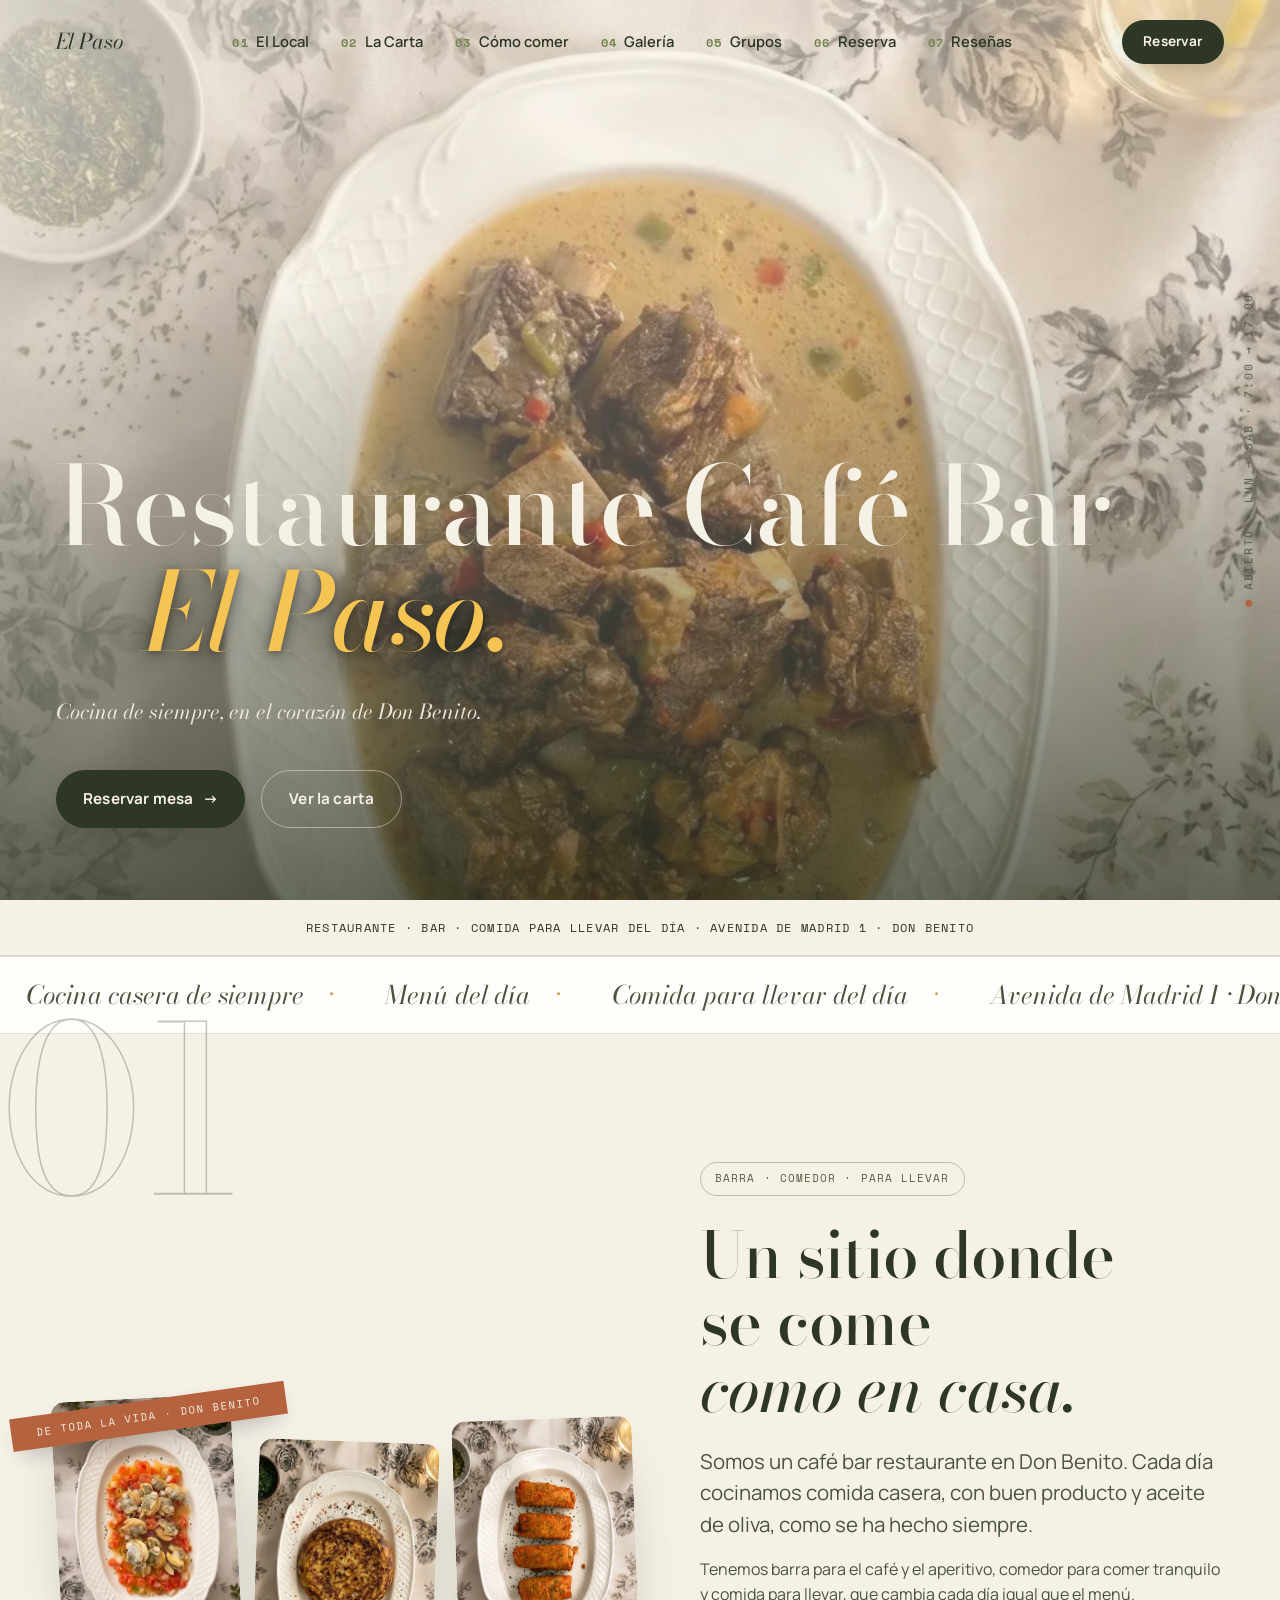
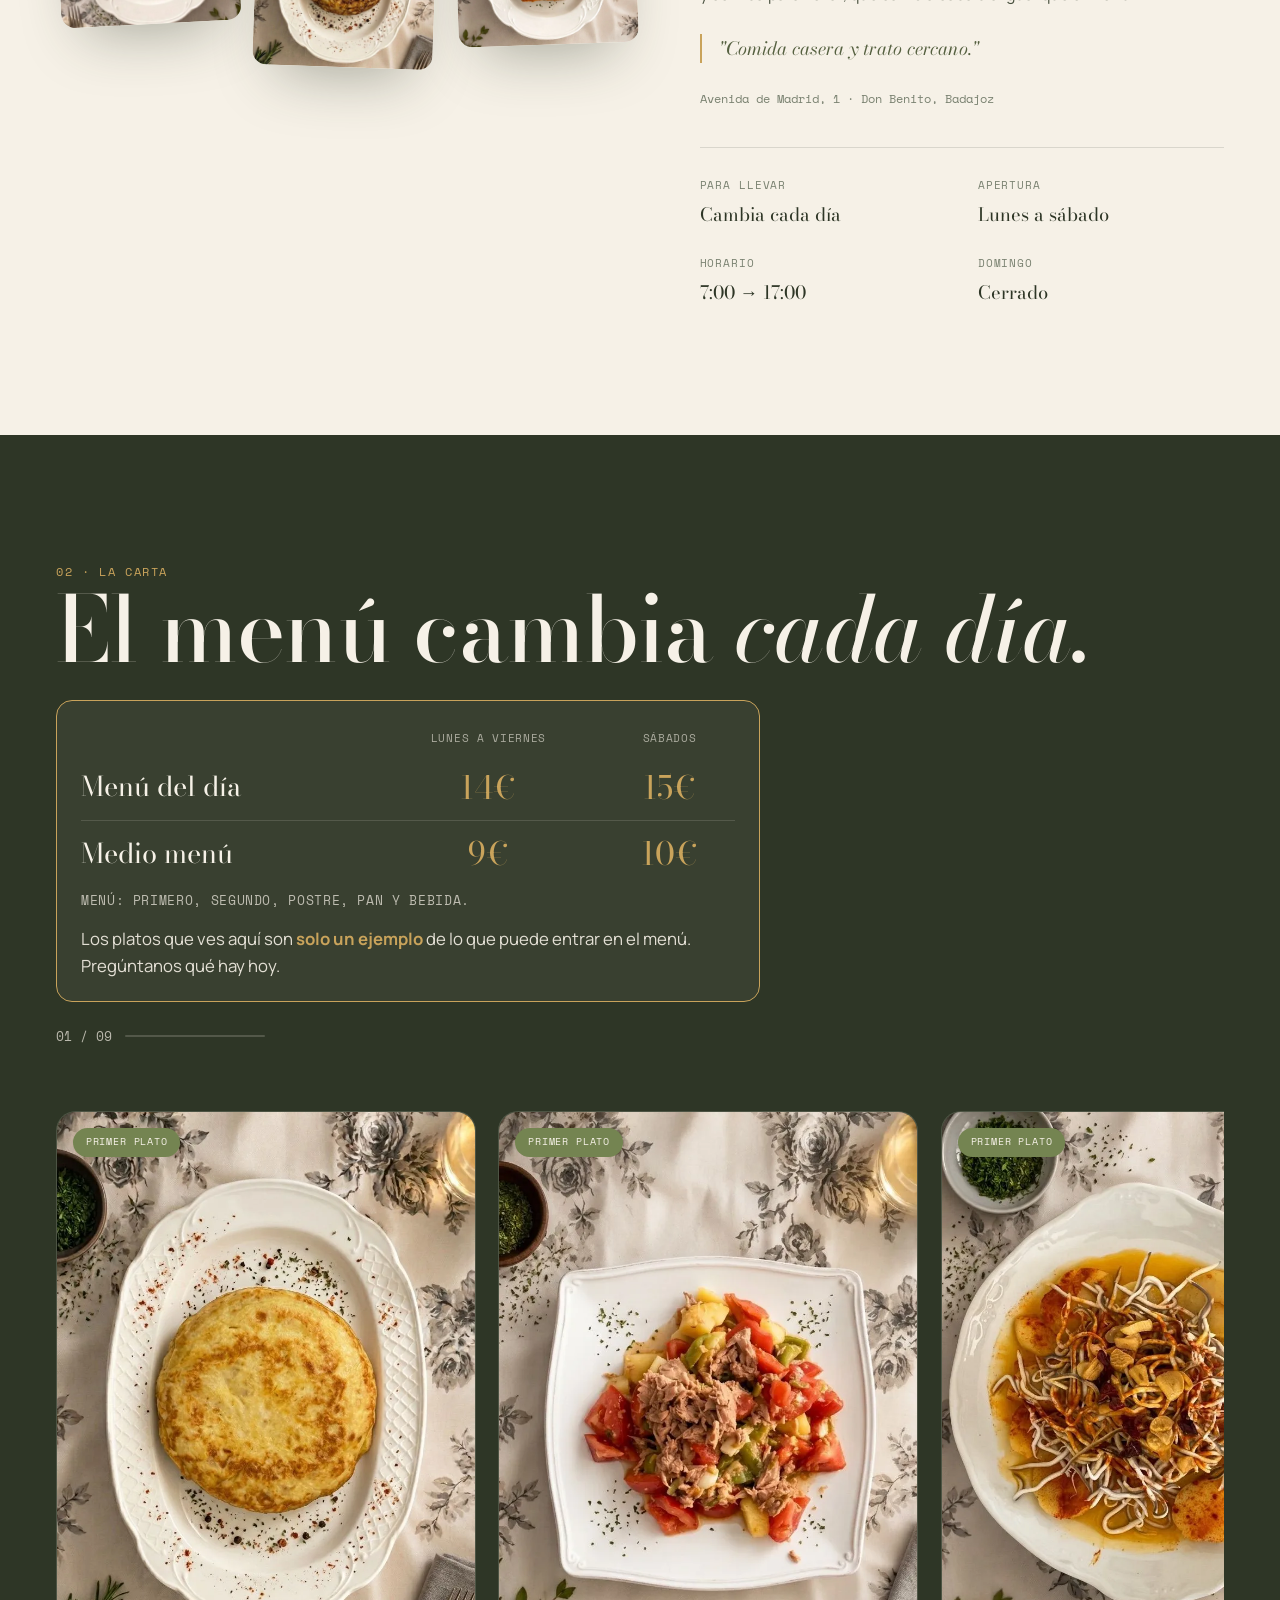
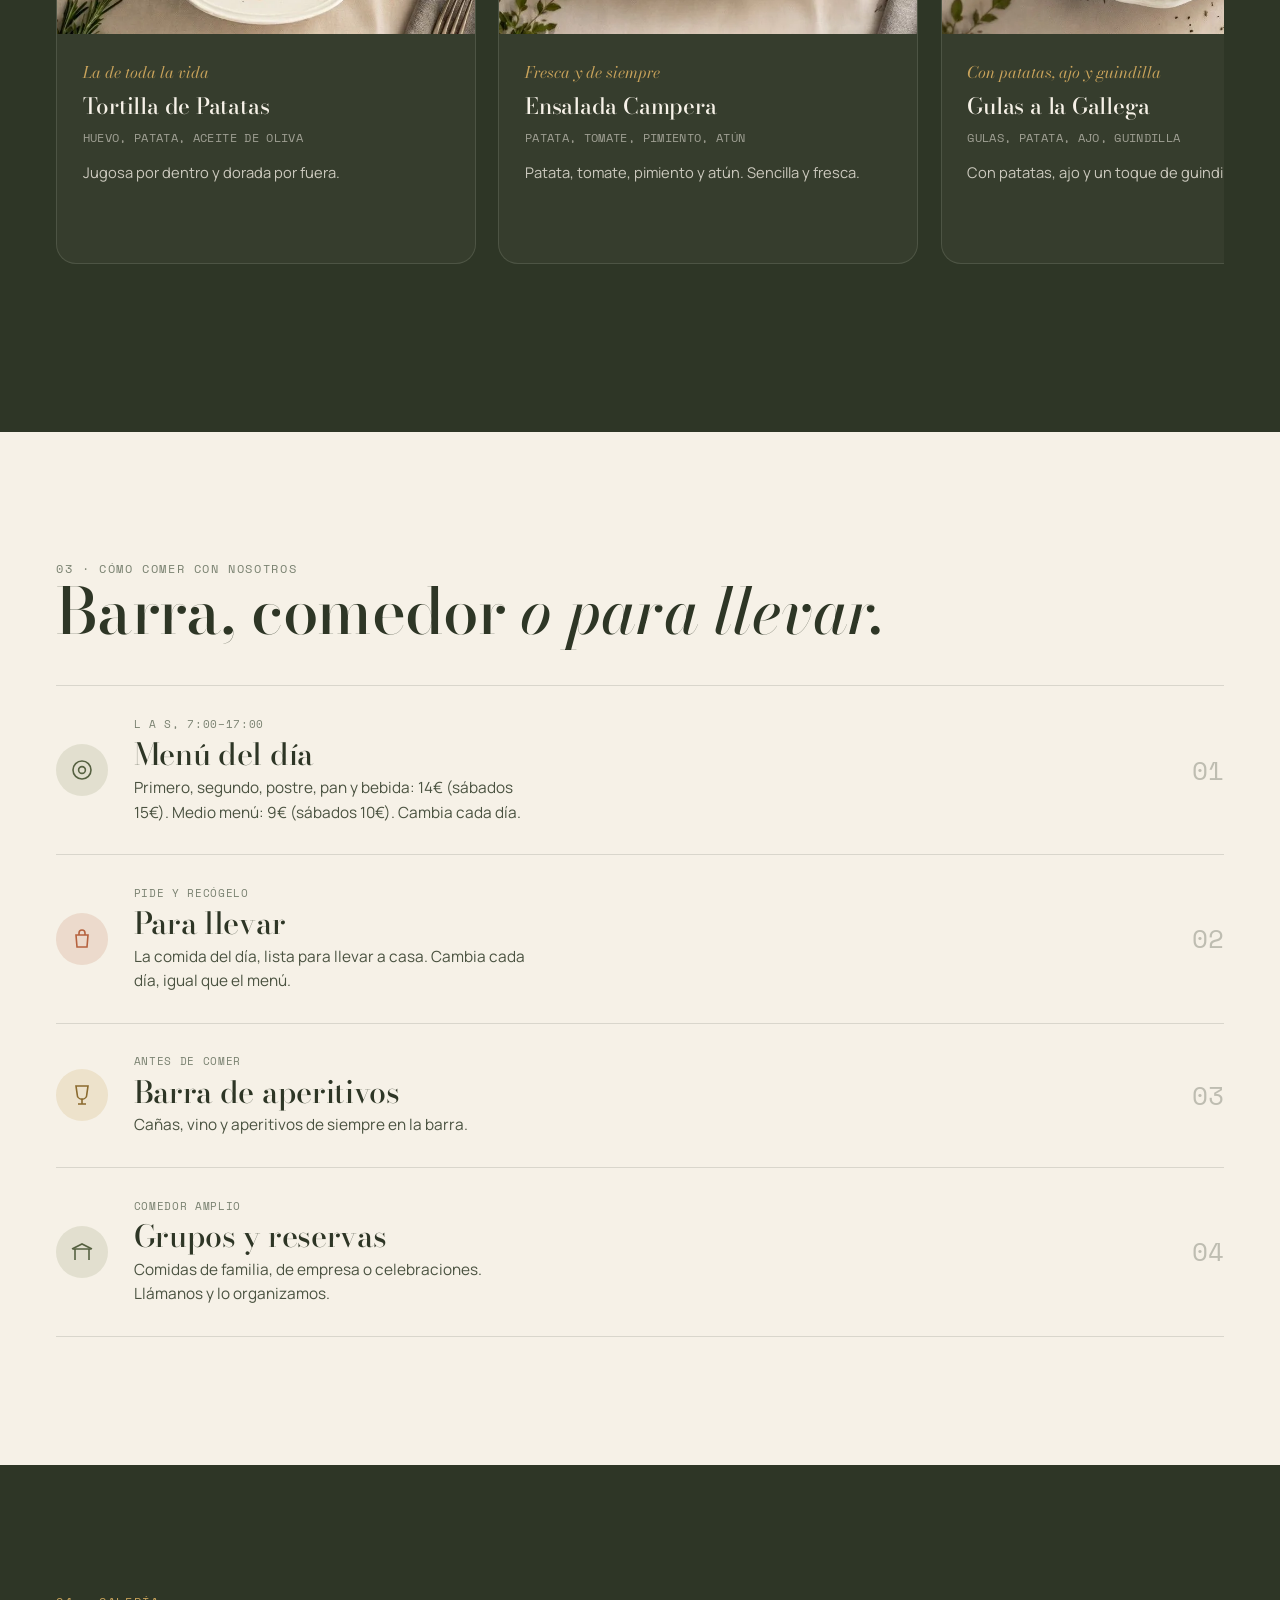
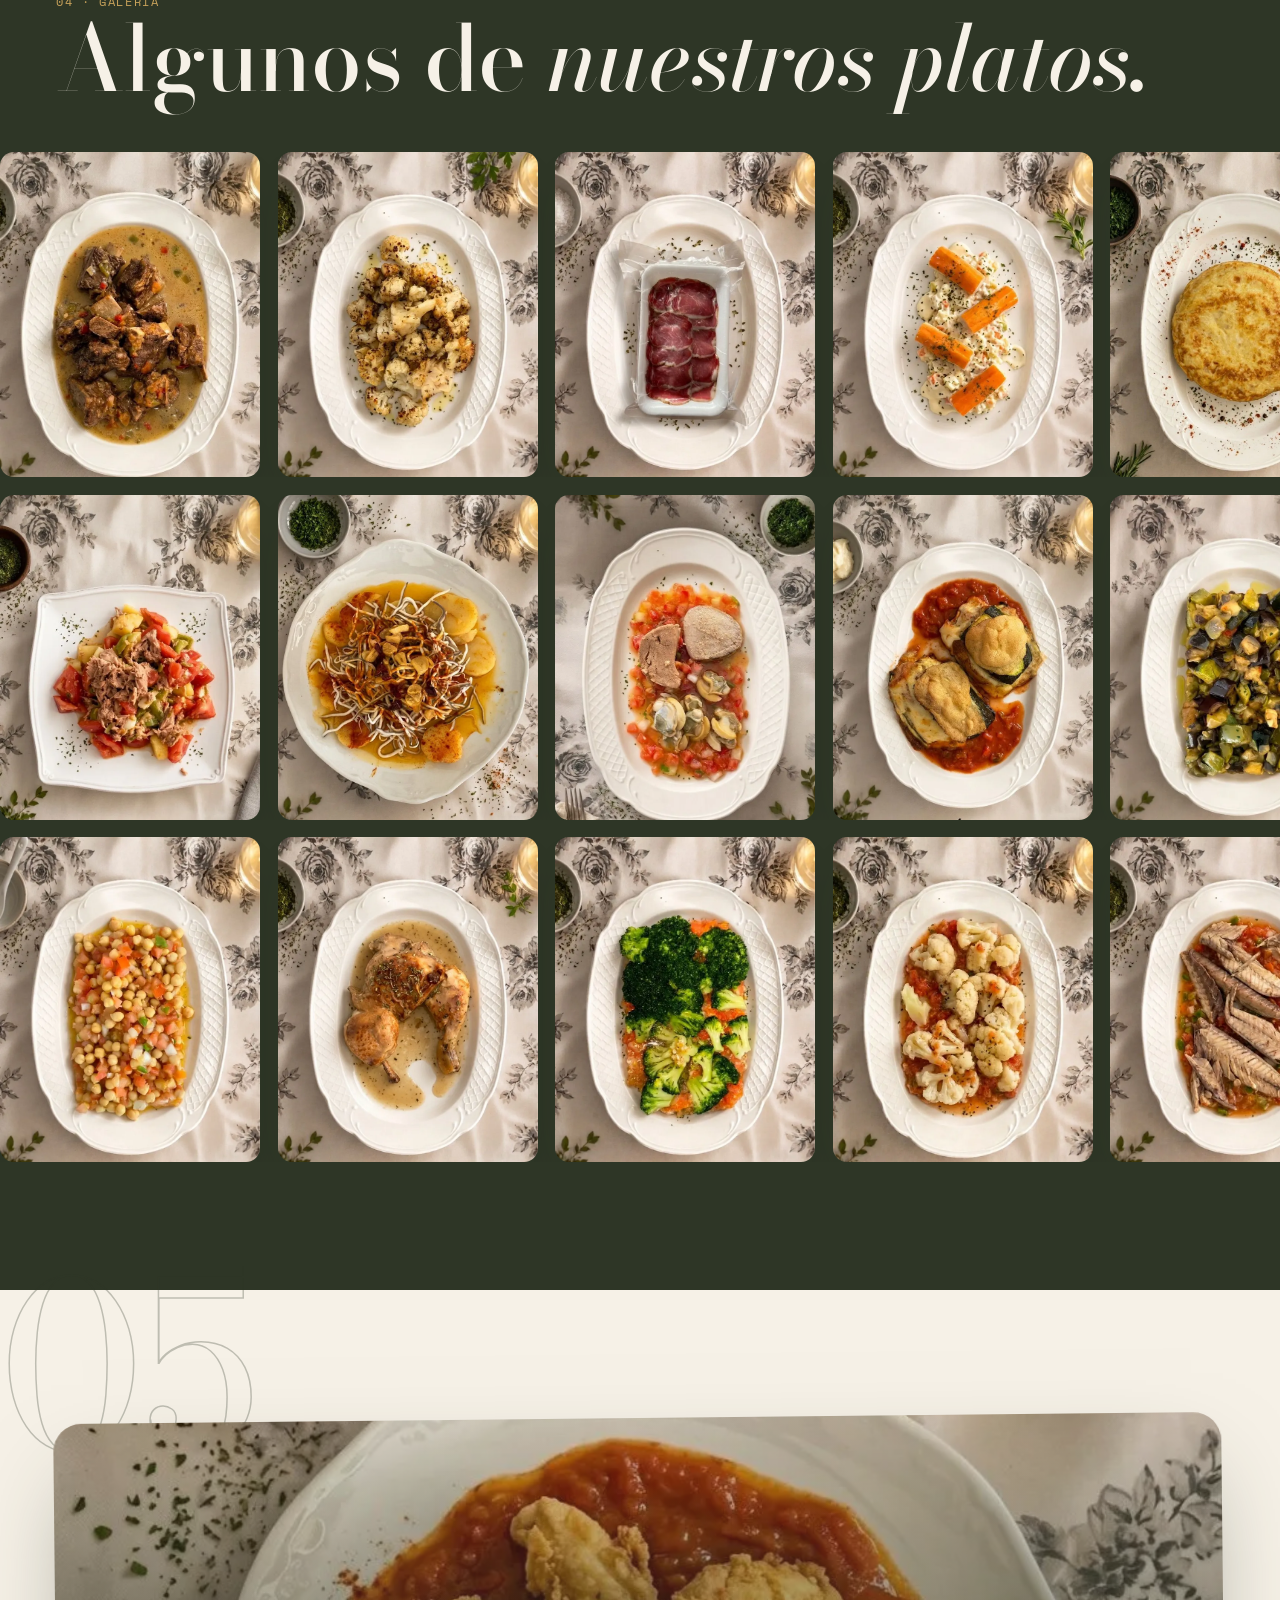
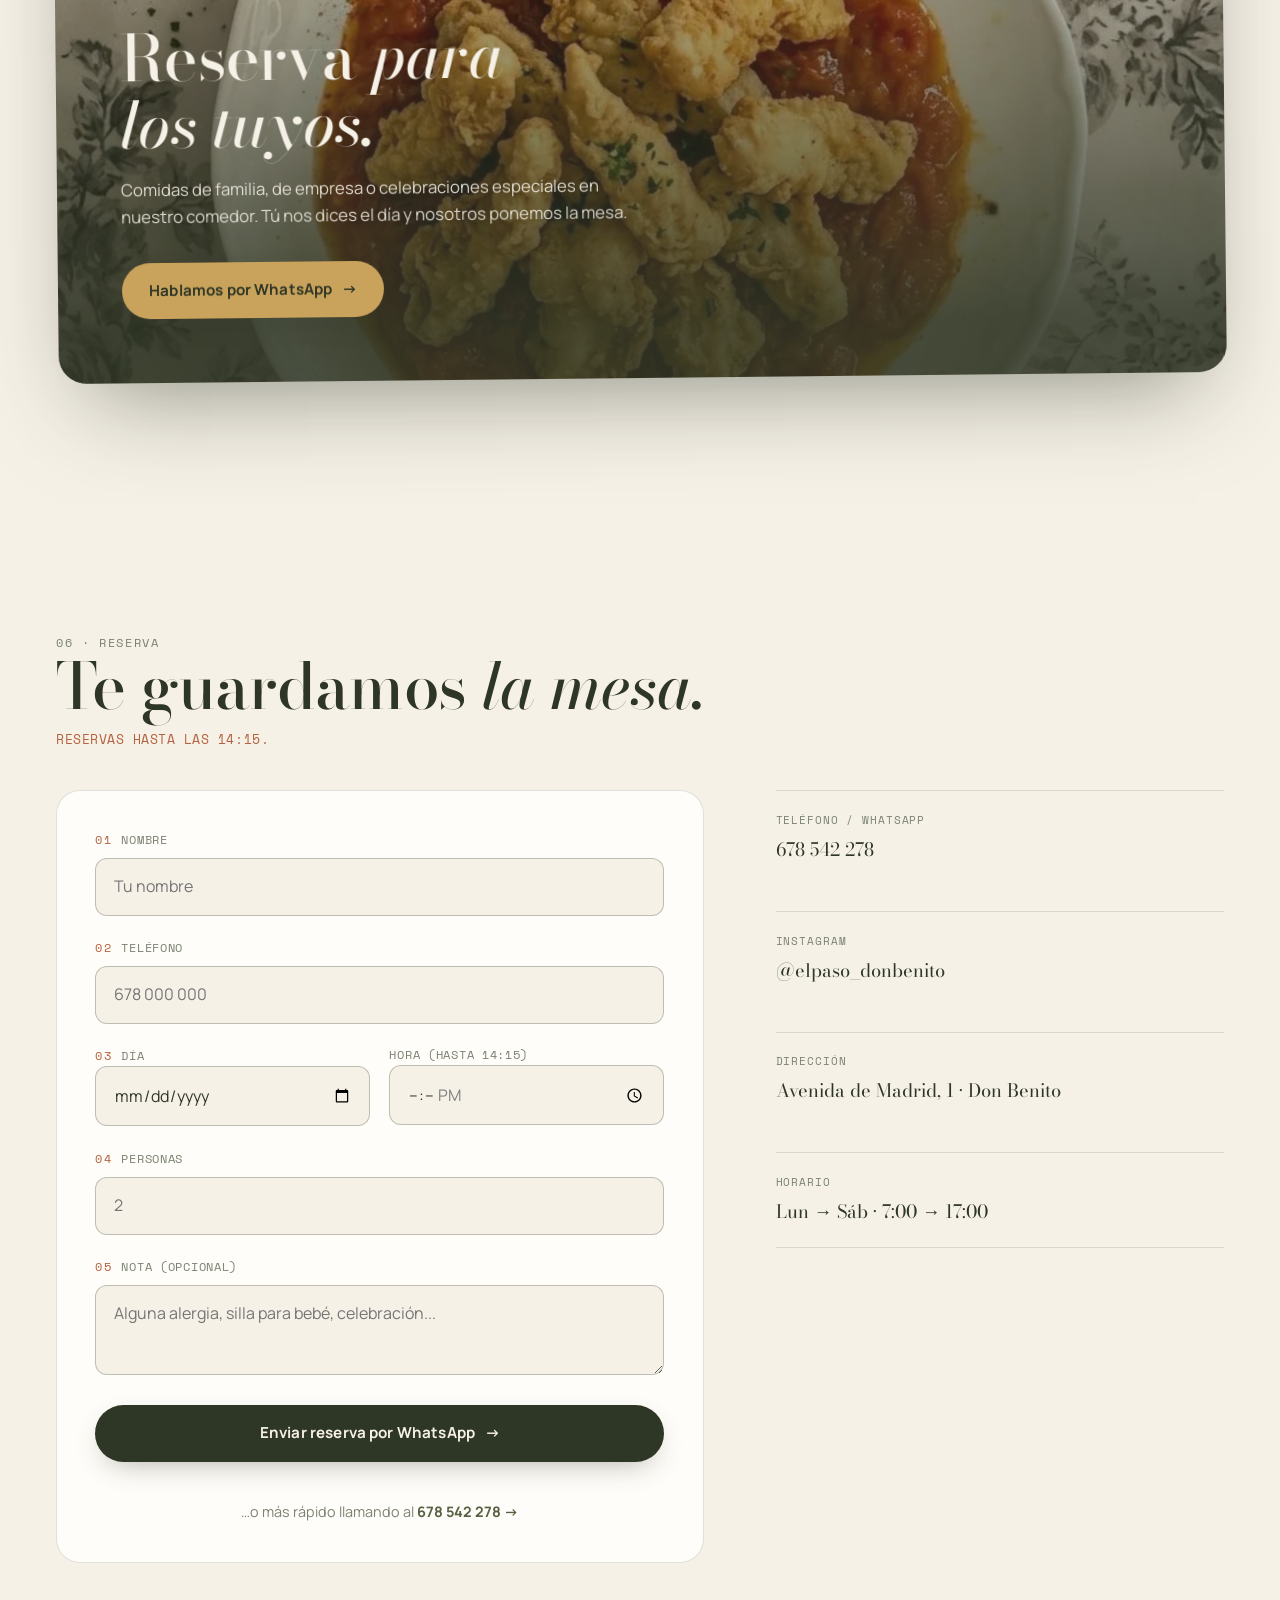
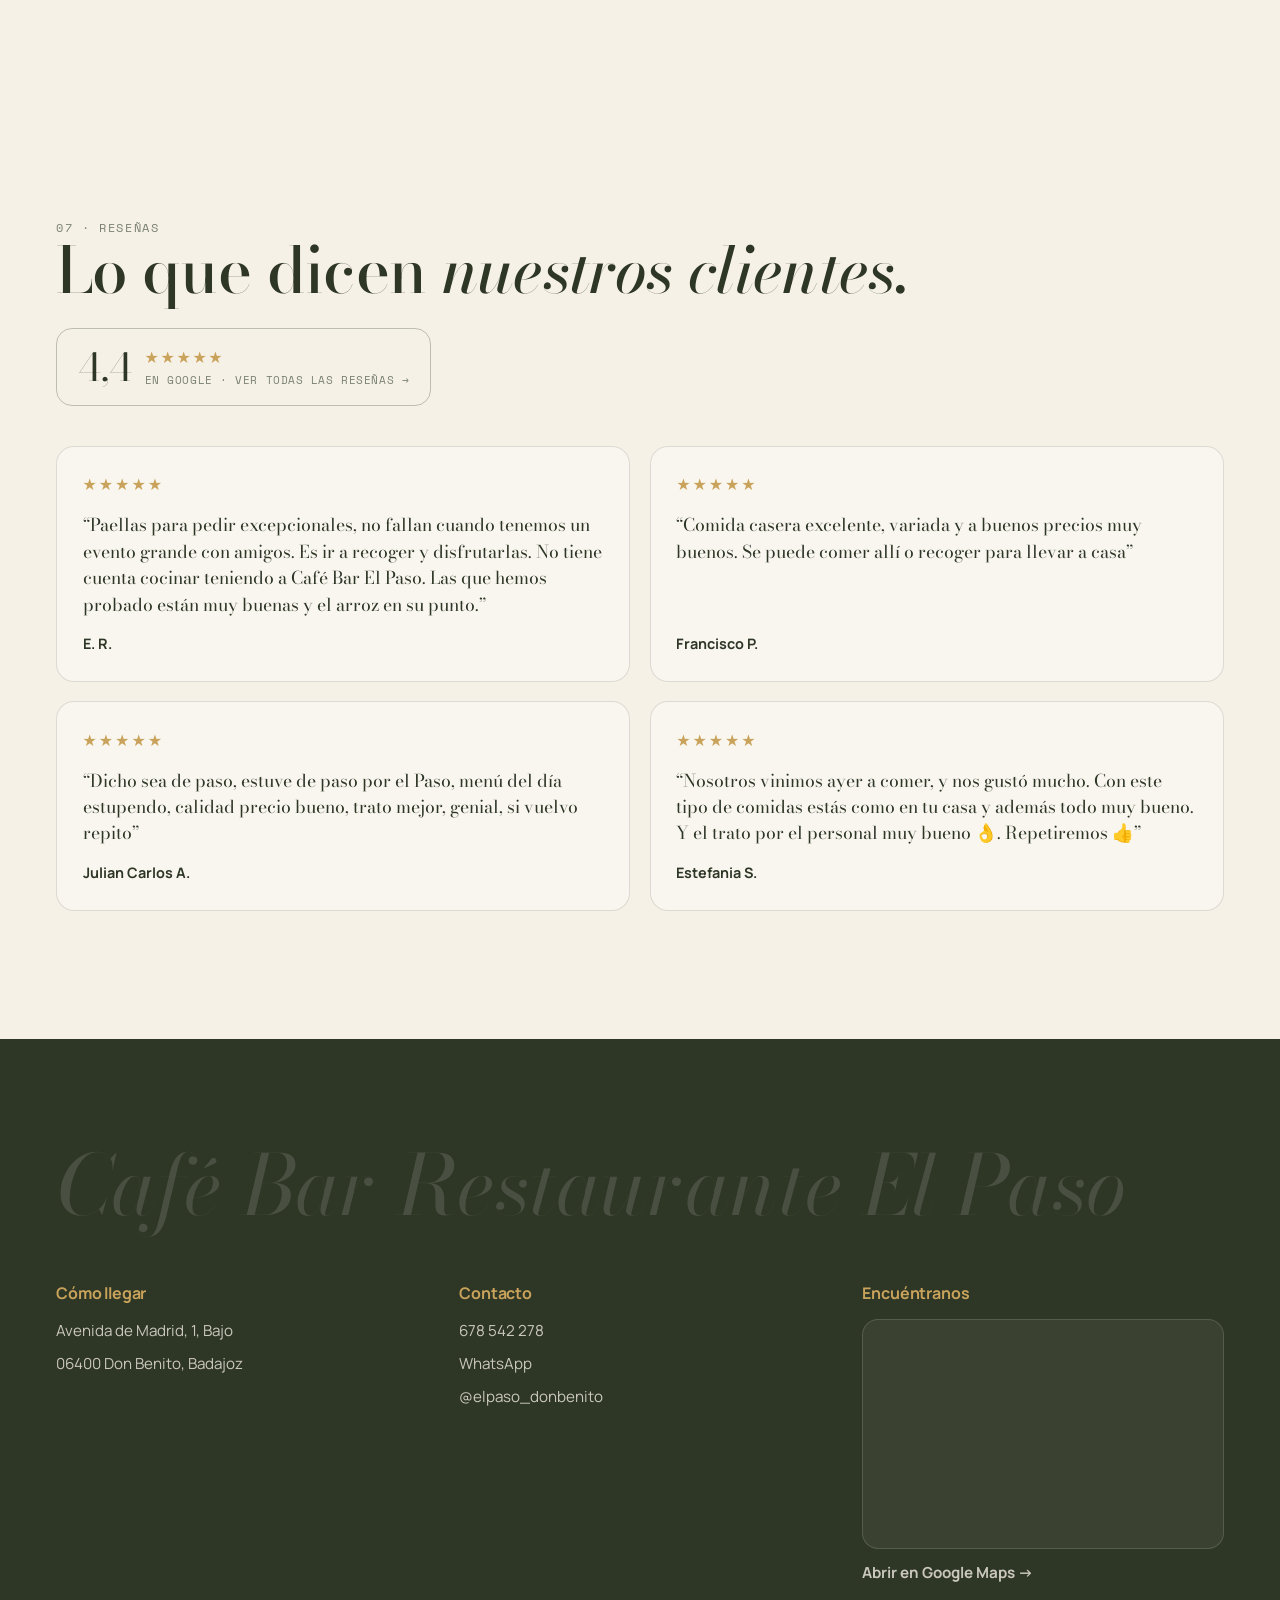
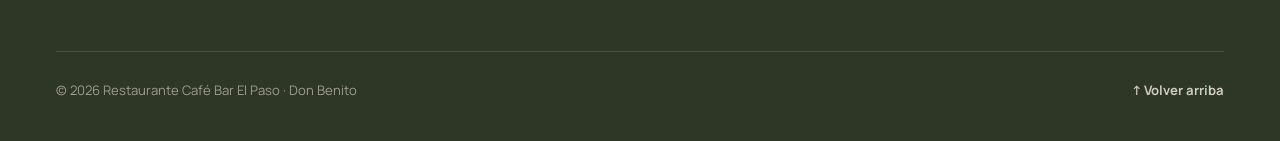
==== commit fa5083d0: "Menú superior con 06 Reserva y 07 Reseñas; títulos de sección algo más grandes" ====
--- a/index.html
+++ b/index.html
@@ -62,6 +62,8 @@
         <a class="nav-link" href="#servicios"><span class="num-mark">03</span>Cómo comer</a>
         <a class="nav-link" href="#galeria"><span class="num-mark">04</span>Galería</a>
         <a class="nav-link" href="#grupos"><span class="num-mark">05</span>Grupos</a>
+        <a class="nav-link" href="#reserva"><span class="num-mark">06</span>Reserva</a>
+        <a class="nav-link" href="#resenas"><span class="num-mark">07</span>Reseñas</a>
       </nav>
       <div class="nav-actions">
         <a class="btn btn-primary nav-cta" href="#reserva" data-cursor-target="reservar">Reservar</a>
@@ -81,6 +83,7 @@
       <li><a href="#galeria" data-mobile-link><span class="num-mark">04</span>Galería</a></li>
       <li><a href="#grupos" data-mobile-link><span class="num-mark">05</span>Grupos</a></li>
       <li><a href="#reserva" data-mobile-link><span class="num-mark">06</span>Reservar</a></li>
+      <li><a href="#resenas" data-mobile-link><span class="num-mark">07</span>Reseñas</a></li>
     </ul>
   </div>
 
--- a/styles.css
+++ b/styles.css
@@ -122,7 +122,7 @@
    4. Typography
    ============================================================= */
 h1 { font-size: clamp(2.6rem, 8vw, 6.6rem); }
-h2 { font-size: clamp(2rem, 5vw, 3.6rem); }
+h2 { font-size: clamp(2.25rem, 5.6vw, 4rem); }
 h3 { font-size: clamp(1.3rem, 2.6vw, 1.9rem); }
 em, .italic { font-style: italic; }
 
@@ -197,7 +197,9 @@
   align-items: center;
   gap: 2rem;
 }
-@media (min-width: 960px) { .nav-links { display: flex; } }
+/* 7 apartados: la barra completa solo cuando caben holgados; si no, menú de tres rayas */
+@media (min-width: 1100px) { .nav-links { display: flex; gap: 1.3rem; } }
+@media (min-width: 1200px) { .nav-links { gap: 2rem; } }
 .nav-link {
   position: relative;
   font-size: .92rem;
@@ -222,7 +224,7 @@
   display: flex; flex-direction: column; gap: 5px;
   width: 30px; height: 20px; justify-content: center;
 }
-@media (min-width: 960px) { .burger { display: none; } }
+@media (min-width: 1100px) { .burger { display: none; } }
 .burger span {
   display: block; height: 2px; width: 100%; background: var(--ink);
   transition: transform .4s var(--ease-out), opacity .3s var(--ease-out);
@@ -619,7 +621,7 @@
 }
 .carta-head .eyebrow { color: var(--dorado); }
 .carta-head h2 { color: var(--bg); }
-.carta-title { font-size: clamp(2.6rem, 7vw, 5.2rem); line-height: 1.02; }
+.carta-title { font-size: clamp(2.9rem, 7.6vw, 5.7rem); line-height: 1.02; }
 .menu-banner {
   margin-top: 1.6rem;
   max-width: 44rem;
@@ -822,7 +824,7 @@
 .panel-value { font-family: var(--display); font-size: 1.15rem; }
 .panel-value a:hover { color: var(--oliva-dark); }
 
-.galeria-title { font-size: clamp(2.6rem, 7vw, 5.2rem); line-height: 1.02; }
+.galeria-title { font-size: clamp(2.9rem, 7.6vw, 5.7rem); line-height: 1.02; }
 
 /* --- Reseñas (07) --- */
 .section-resenas { background: var(--bg); }
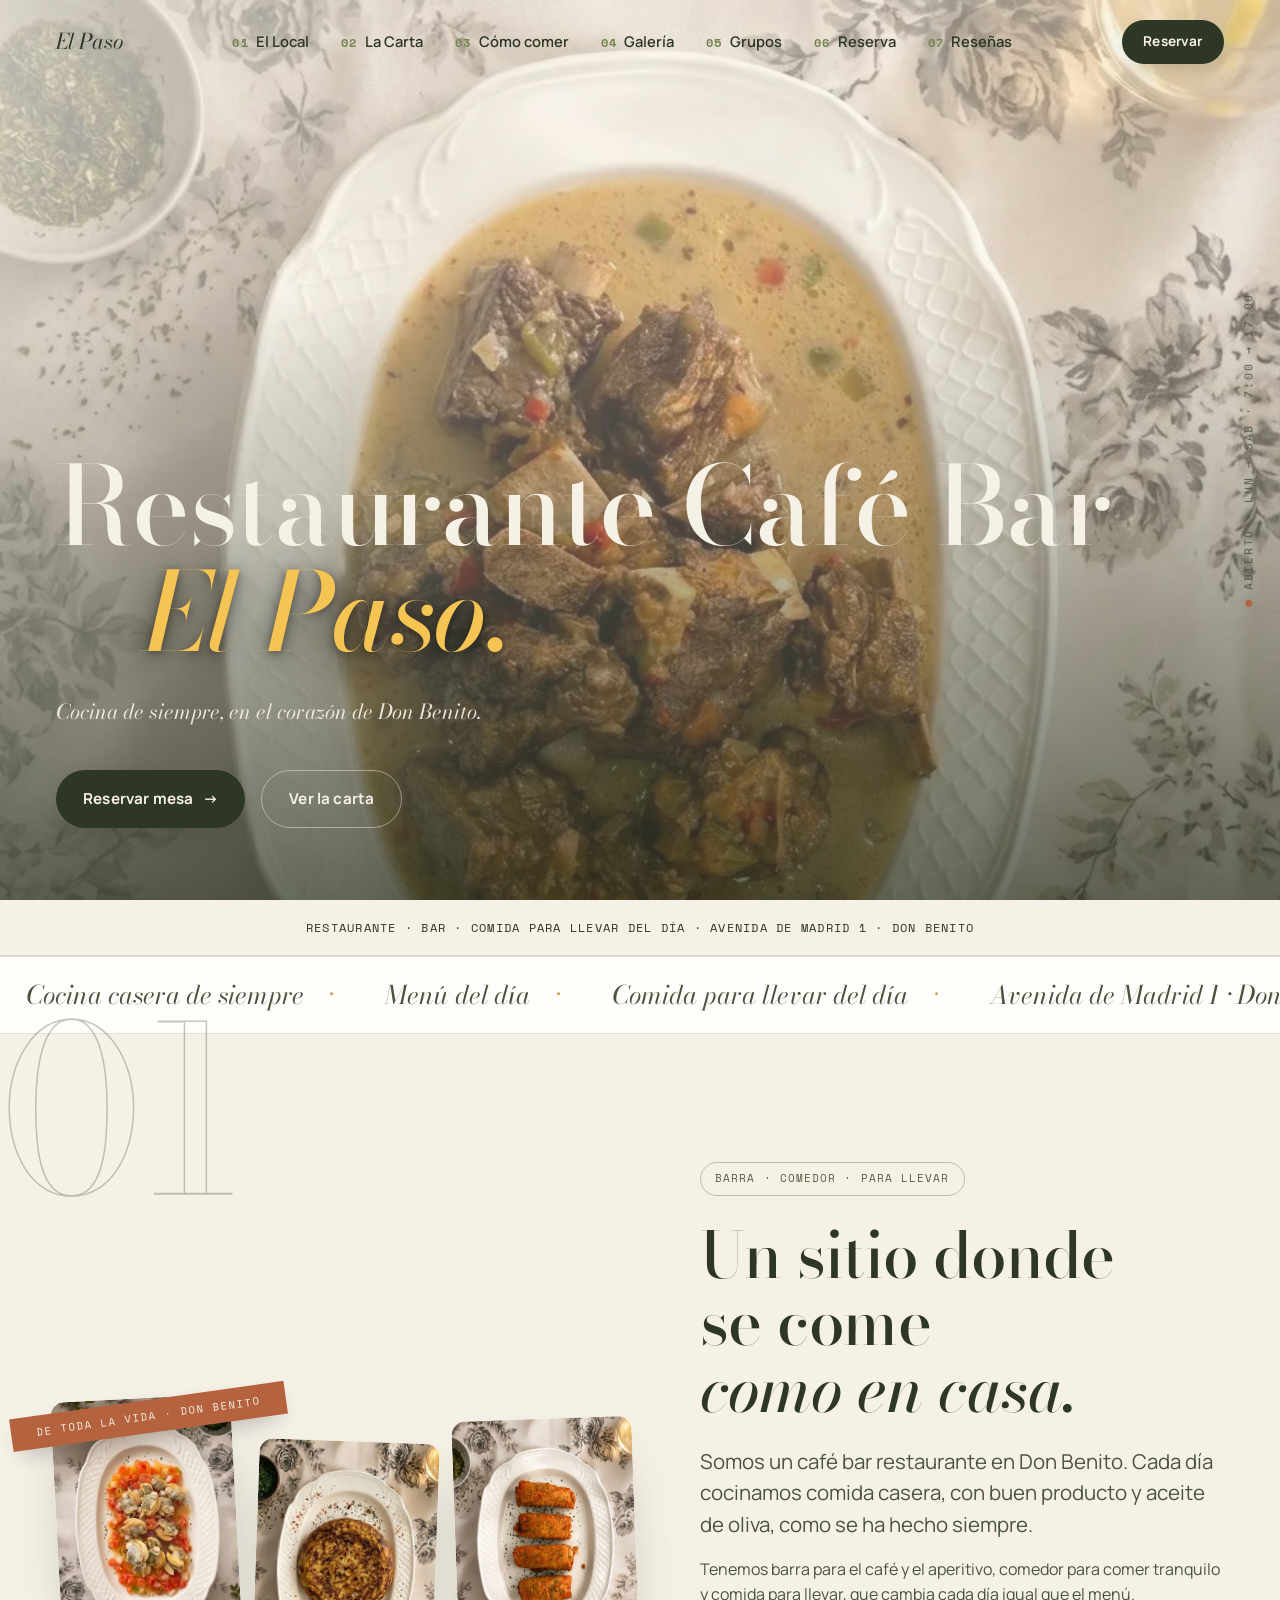
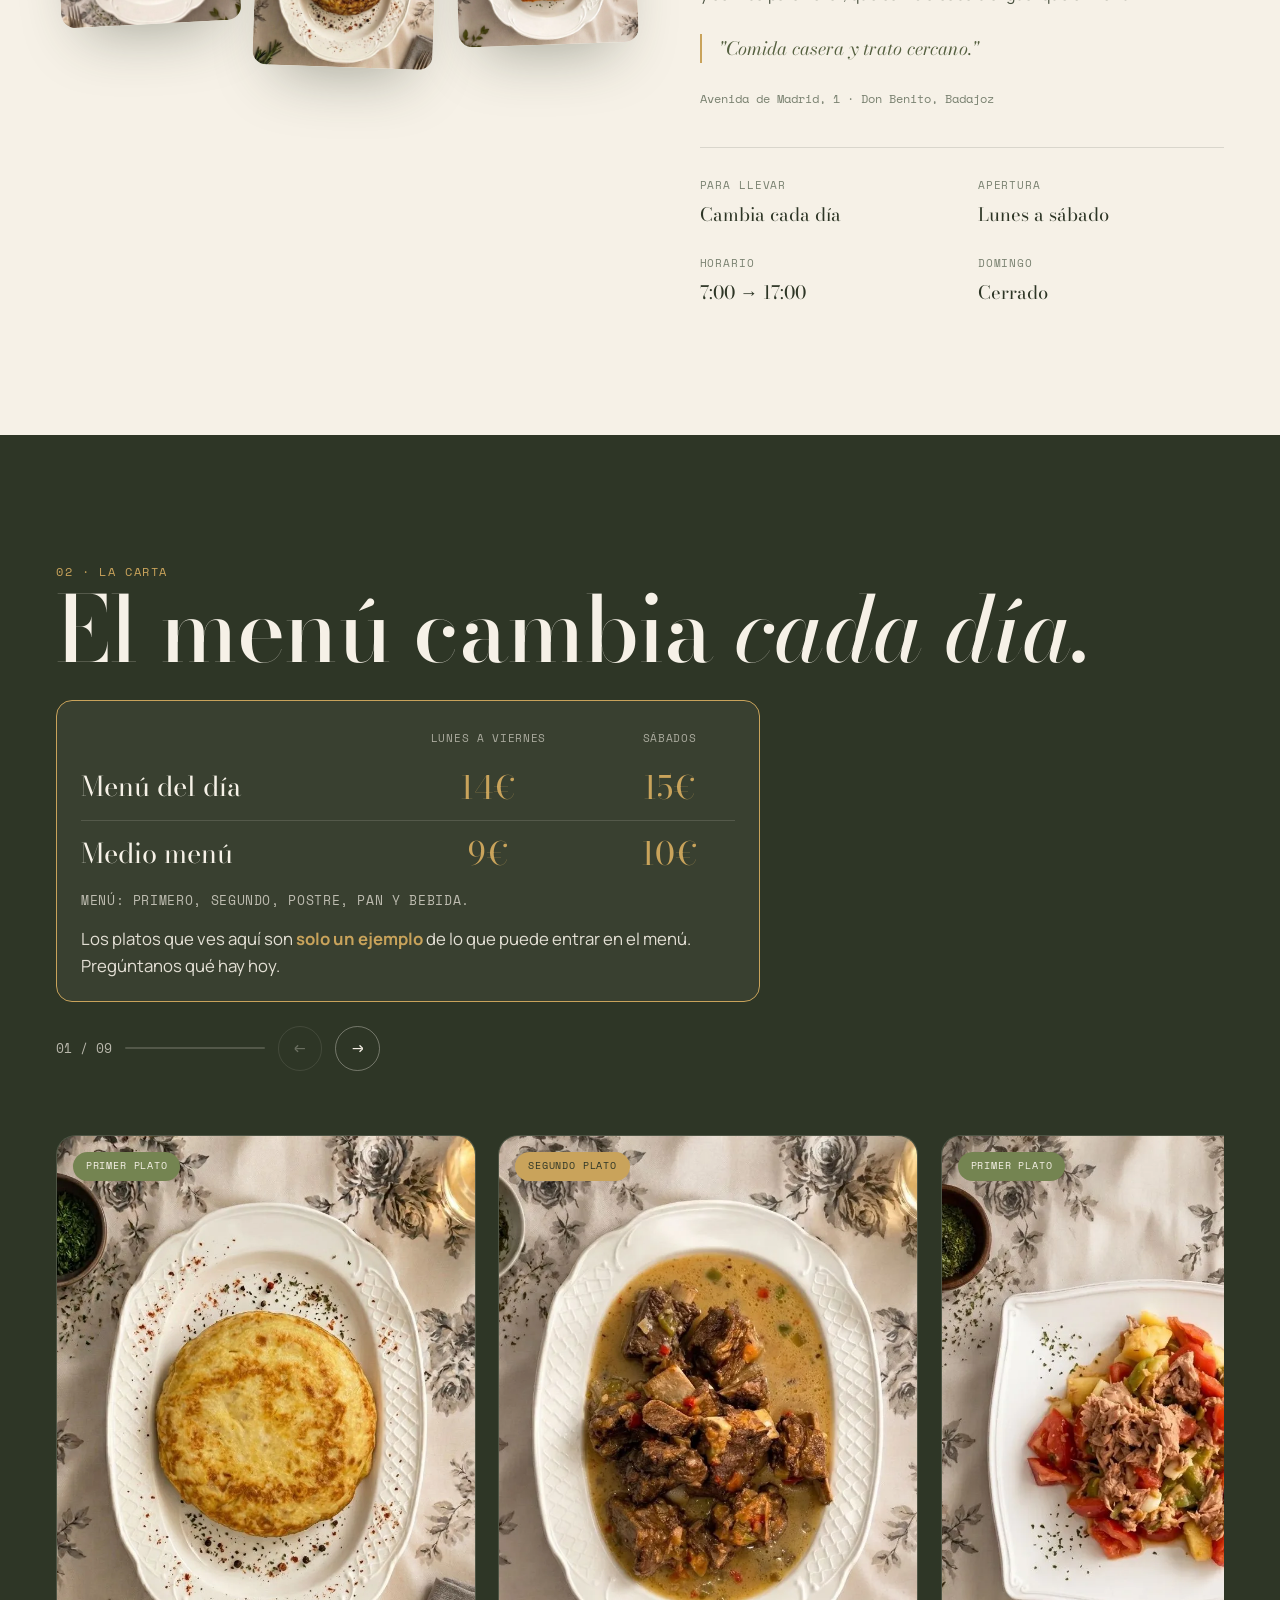
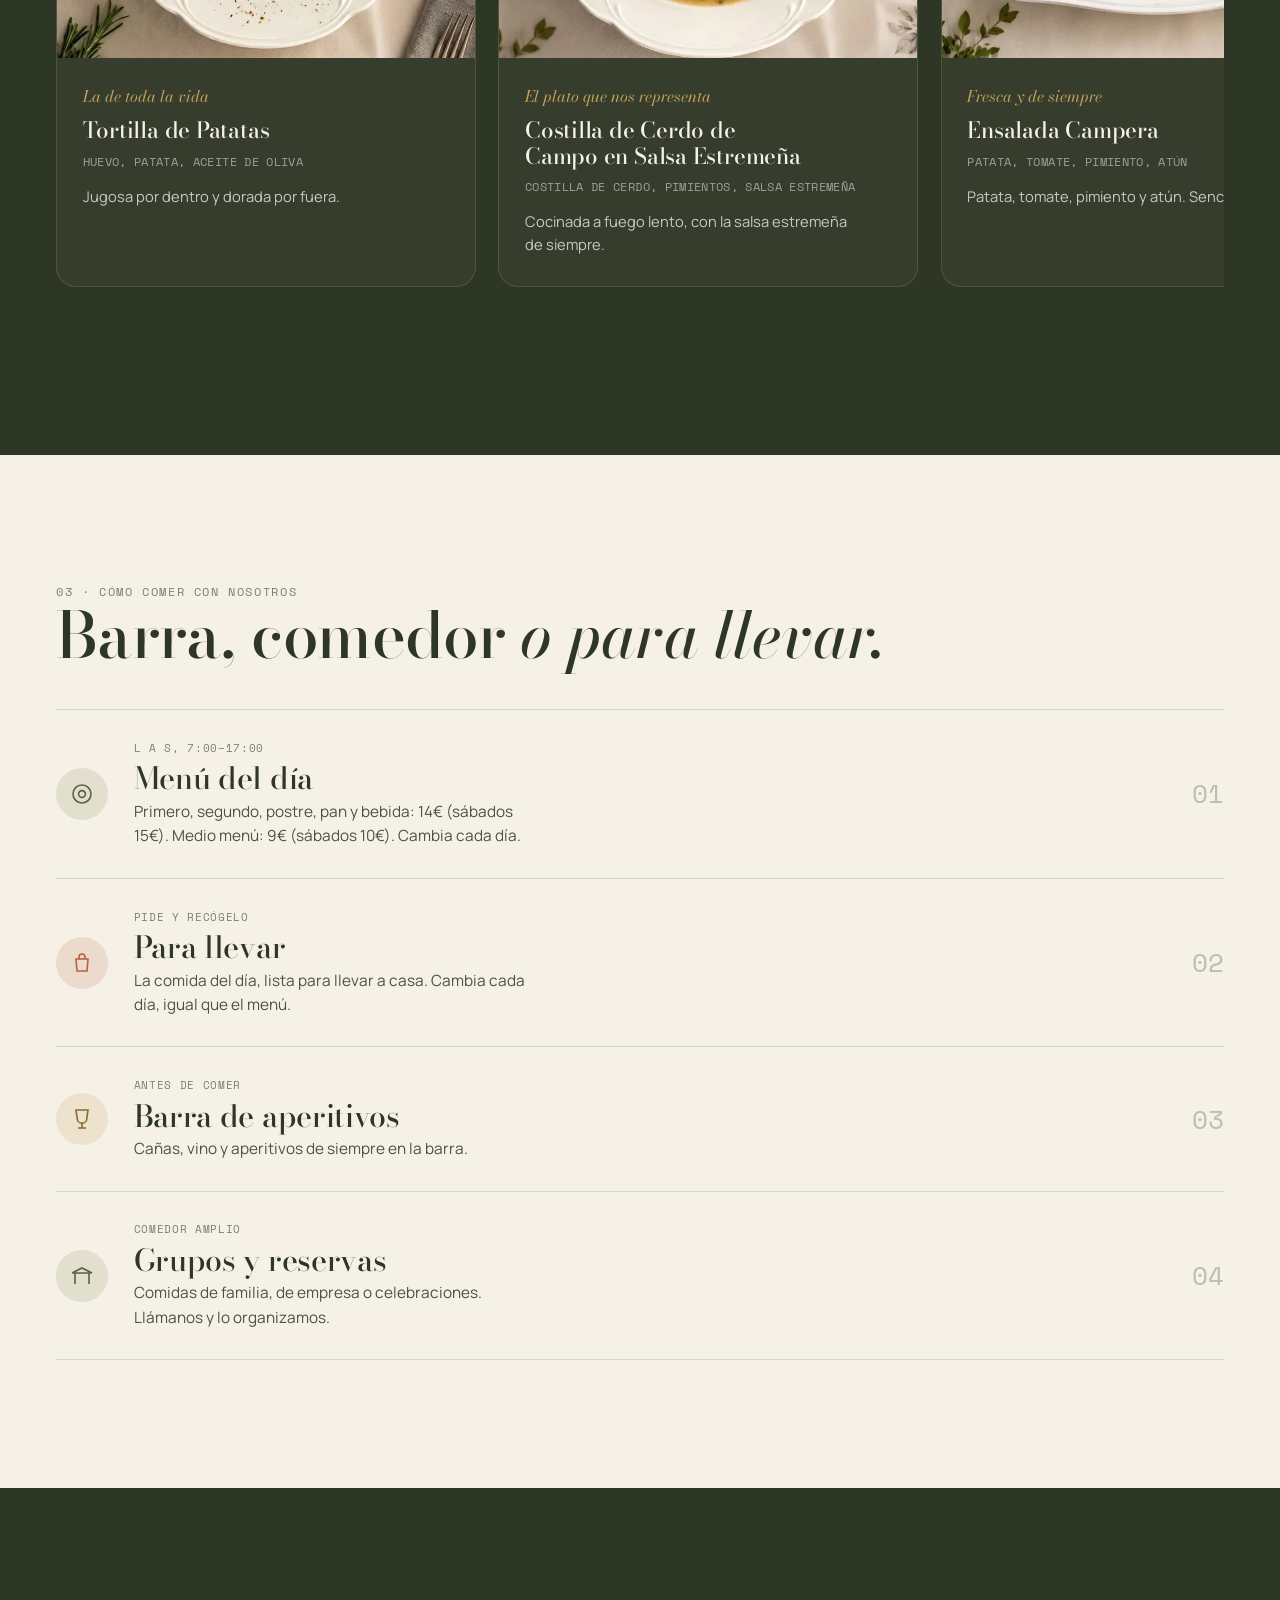
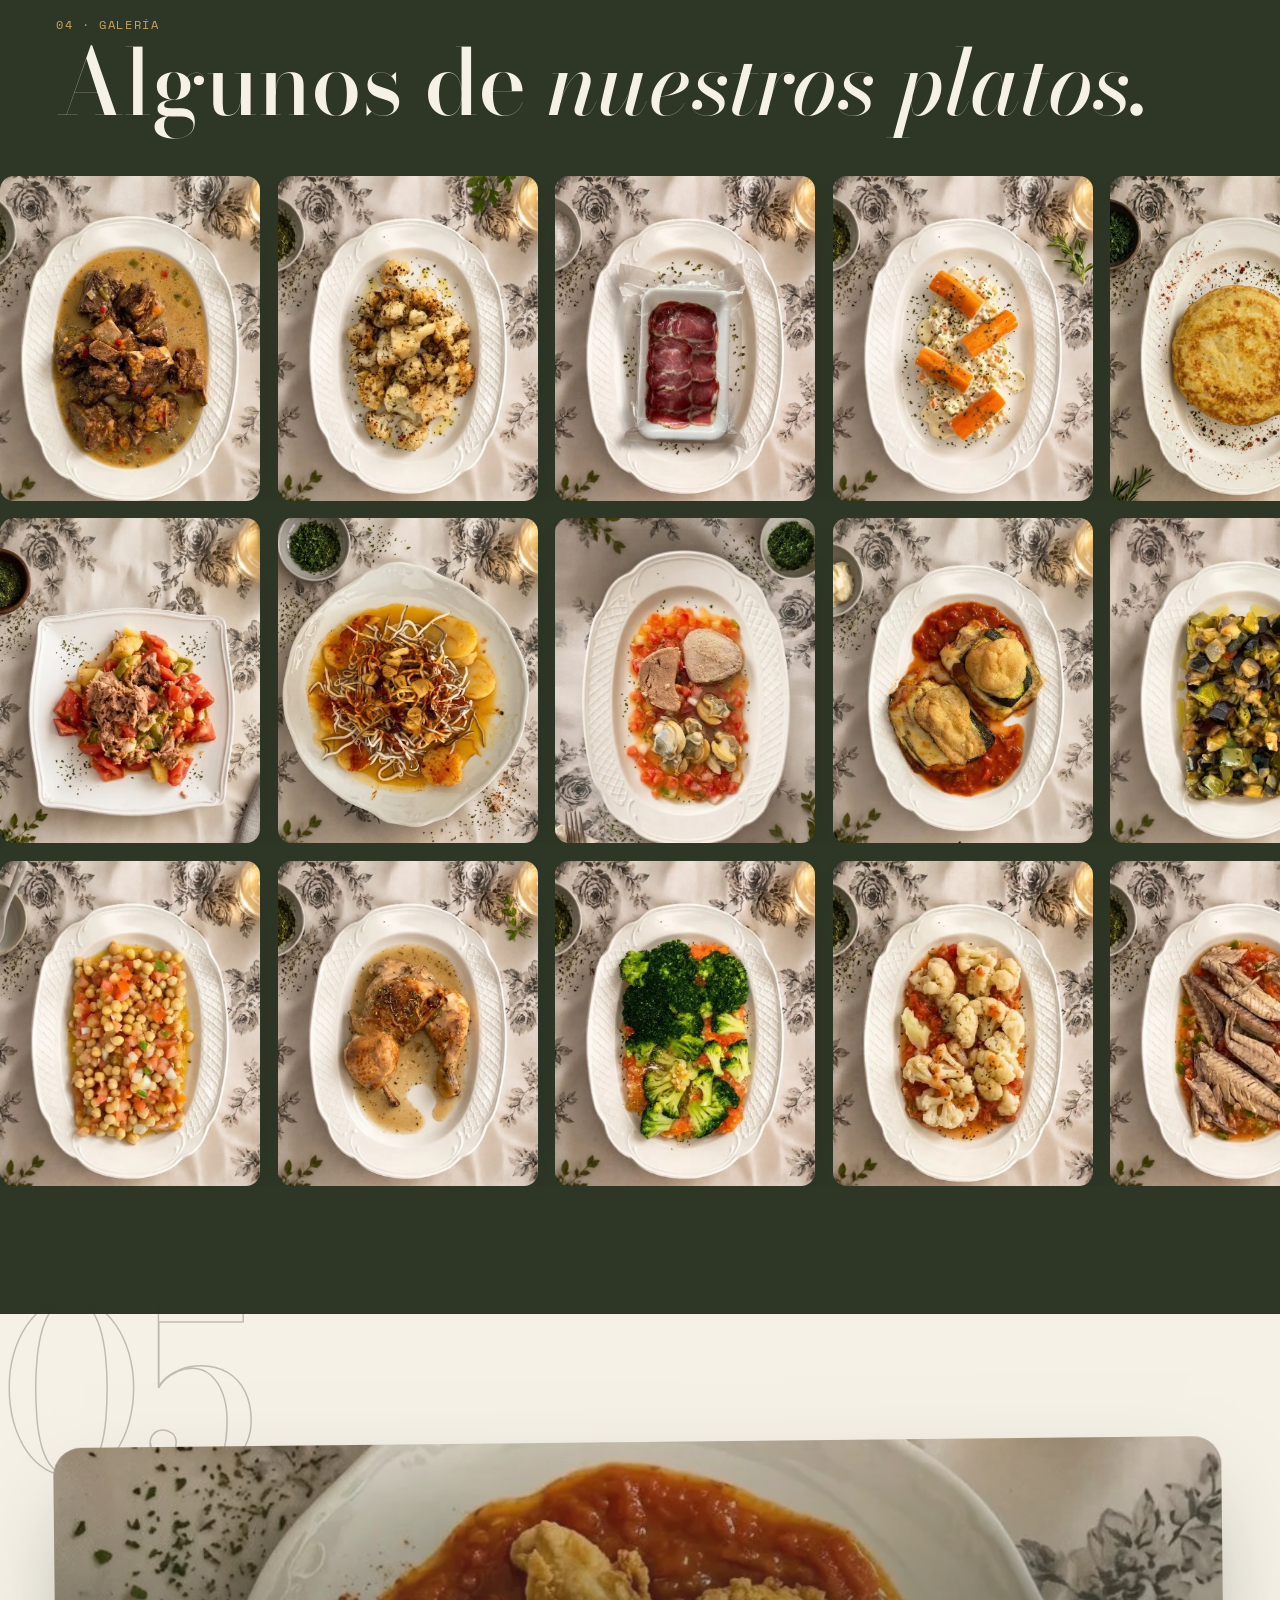
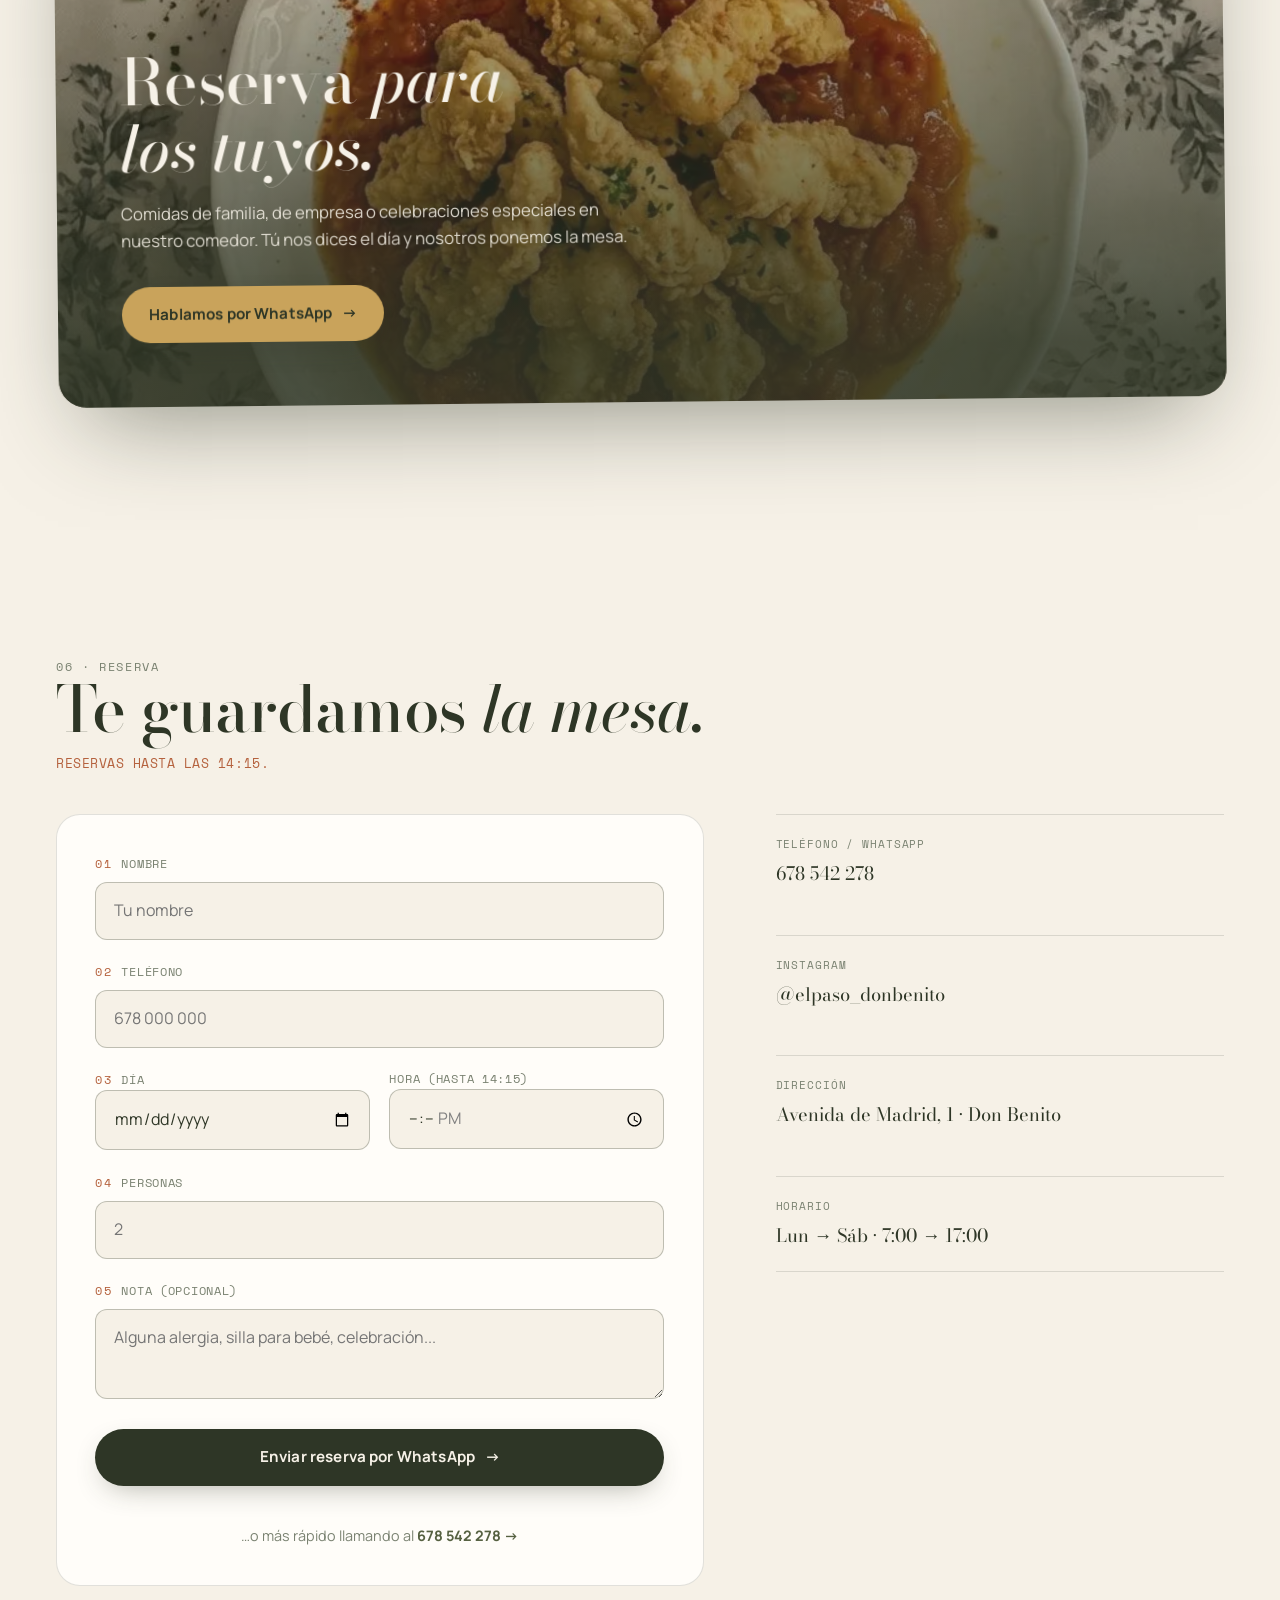
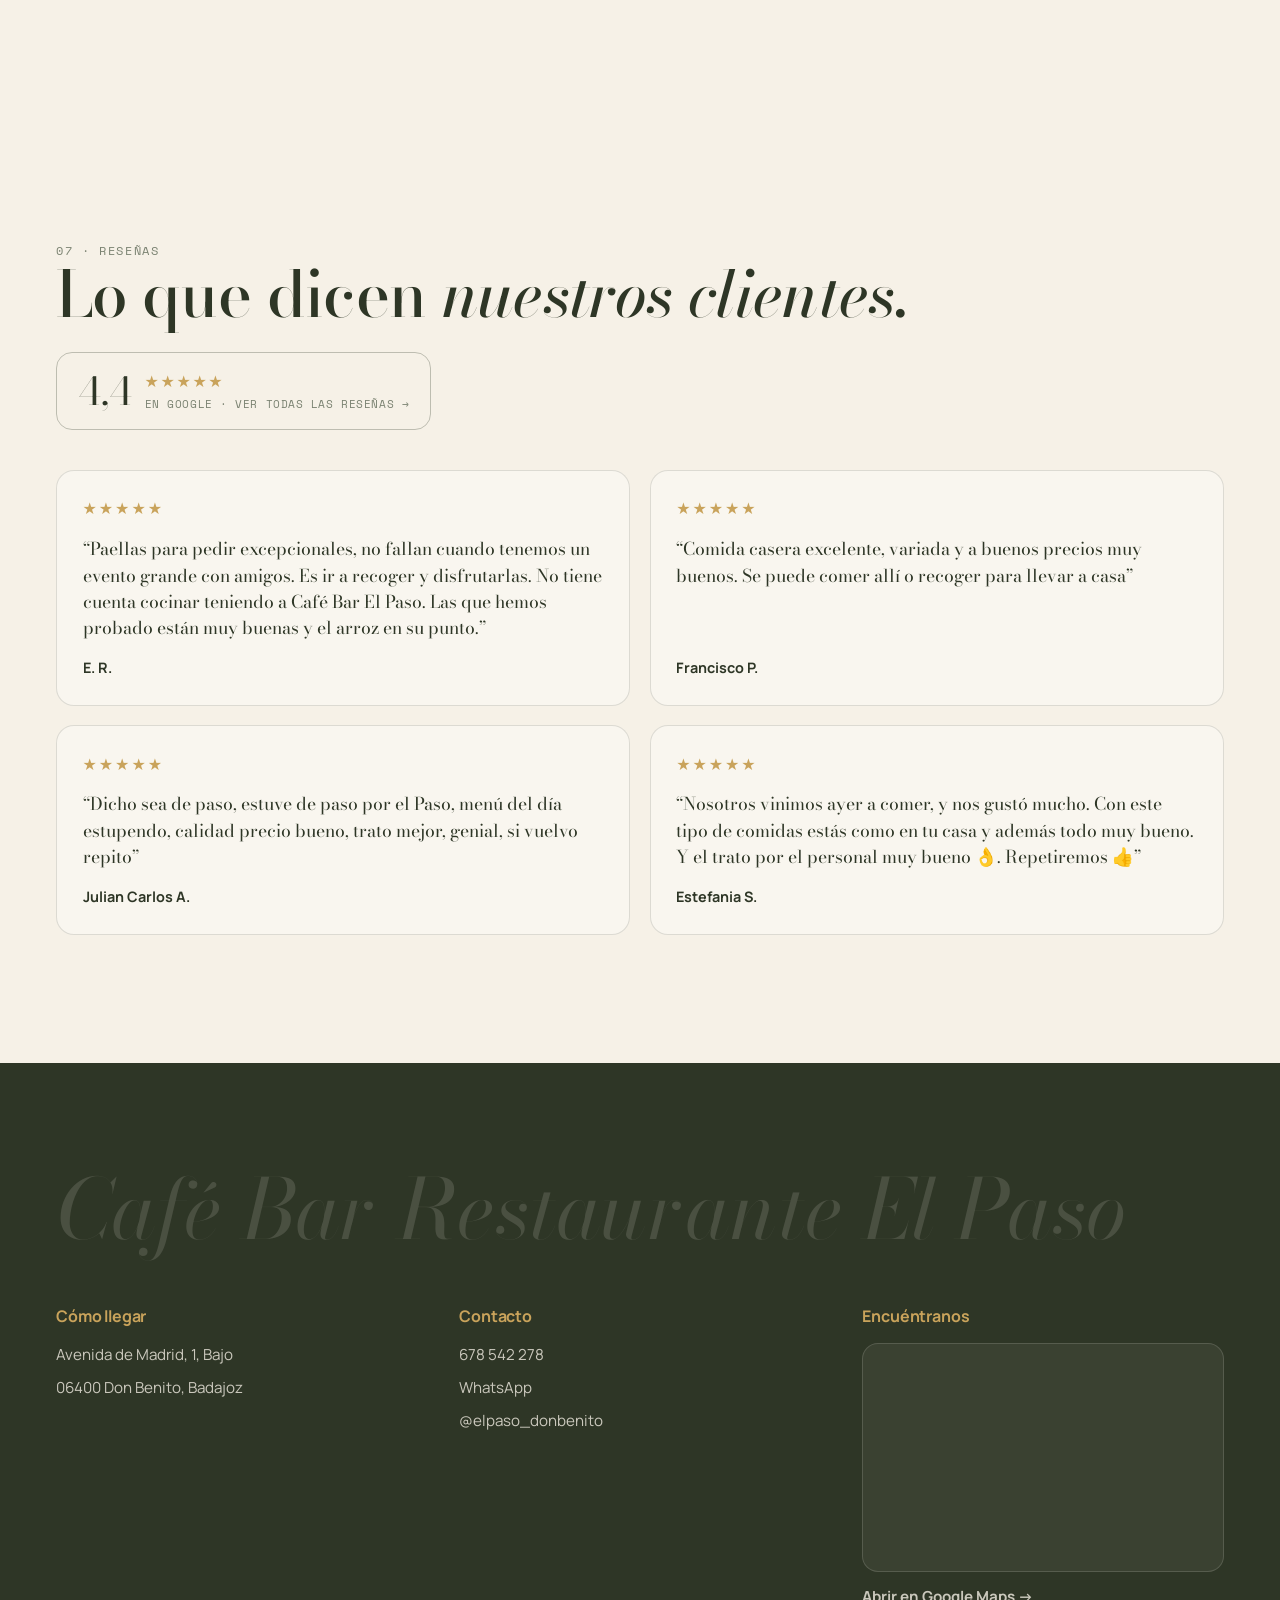
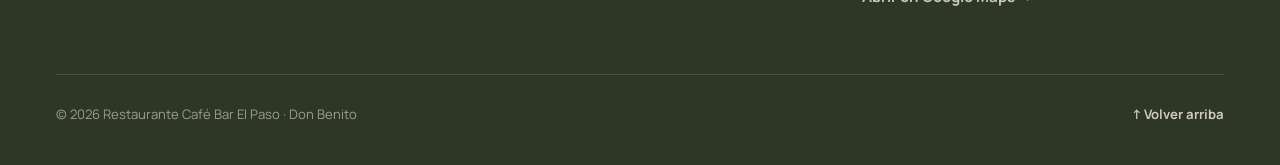
==== commit 2df17725: "Carrusel de la carta con botones (sin bloquear el scroll) y orden primero/segundo alterno; fuera GSA" ====
--- a/index.html
+++ b/index.html
@@ -171,7 +171,7 @@
     </section>
 
     <!-- 02 La Carta -->
-    <section class="section section-carta" id="carta" data-carta-pin>
+    <section class="section section-carta" id="carta">
       <div class="container">
         <div class="carta-head">
           <div>
@@ -194,6 +194,8 @@
           <div class="carta-progress">
             <span data-carta-progress-label>01 / 10</span>
             <span class="carta-progress-bar"><span class="carta-progress-fill" data-carta-progress-fill></span></span>
+            <button class="carta-arrow" type="button" data-carta-prev aria-label="Plato anterior">&larr;</button>
+            <button class="carta-arrow" type="button" data-carta-next aria-label="Plato siguiente">&rarr;</button>
           </div>
         </div>
 
@@ -388,8 +390,6 @@
     </div>
   </footer>
 
-  <script defer src="lib/gsap.min.js?v=20261006"></script>
-  <script defer src="lib/ScrollTrigger.min.js?v=20261006"></script>
   <script defer src="lib/manifest.js?v=20261006"></script>
   <script defer src="main.js?v=20261006"></script>
 </body>
--- a/styles.css
+++ b/styles.css
@@ -197,8 +197,10 @@
   align-items: center;
   gap: 2rem;
 }
-/* 7 apartados: la barra completa solo cuando caben holgados; si no, menú de tres rayas */
-@media (min-width: 1100px) { .nav-links { display: flex; gap: 1.3rem; } }
+/* 7 apartados con sus números: en pantallas medianas, letra y separación algo menores para que quepan */
+@media (min-width: 960px) { .nav-links { display: flex; gap: 1.1rem; } }
+@media (min-width: 960px) and (max-width: 1199px) { .nav-links { gap: .85rem; } .nav-link { font-size: .82rem; white-space: nowrap; } .nav-link .num-mark { margin-right: .3rem; } }
+@media (min-width: 960px) and (max-width: 1079px) { .nav-links { gap: .6rem; } .nav-link { font-size: .76rem; } .nav-link .num-mark { font-size: .66rem; margin-right: .2rem; } .nav-cta { padding-inline: 1rem; } }
 @media (min-width: 1200px) { .nav-links { gap: 2rem; } }
 .nav-link {
   position: relative;
@@ -224,7 +226,7 @@
   display: flex; flex-direction: column; gap: 5px;
   width: 30px; height: 20px; justify-content: center;
 }
-@media (min-width: 1100px) { .burger { display: none; } }
+@media (min-width: 960px) { .burger { display: none; } }
 .burger span {
   display: block; height: 2px; width: 100%; background: var(--ink);
   transition: transform .4s var(--ease-out), opacity .3s var(--ease-out);
@@ -237,14 +239,16 @@
   position: fixed; inset: 0; z-index: 490;
   background: var(--bg);
   display: flex; flex-direction: column;
-  justify-content: center;
-  padding: 2rem 2rem;
+  justify-content: safe center;
+  overflow-y: auto;
+  padding: 5.5rem 2rem 2rem;
   transform: translateY(-100%);
-  transition: transform .55s var(--ease-out);
-}
-.mobile-menu.is-open { transform: translateY(0); }
-.mobile-menu ul { display: flex; flex-direction: column; gap: 1.4rem; }
-.mobile-menu a { font-family: var(--display); font-size: 2.2rem; }
+  visibility: hidden; /* cerrado: que no asome nada aunque la lista sea larga */
+  transition: transform .55s var(--ease-out), visibility 0s linear .55s;
+}
+.mobile-menu.is-open { transform: translateY(0); visibility: visible; transition: transform .55s var(--ease-out); }
+.mobile-menu ul { display: flex; flex-direction: column; gap: 1rem; }
+.mobile-menu a { font-family: var(--display); font-size: clamp(1.6rem, 6vw, 2.2rem); }
 .mobile-menu .num-mark { display: block; margin-bottom: .2rem; }
 
 /* Custom cursor */
@@ -658,16 +662,24 @@
   -webkit-overflow-scrolling: touch;
   padding-block: 1rem 2.5rem;
 }
-@media (min-width: 960px) {
-  .carta-track-wrap { overflow-x: hidden; }
-}
+.carta-track-wrap { scrollbar-width: none; }
+.carta-track-wrap::-webkit-scrollbar { display: none; }
+.carta-arrow {
+  width: 2.8rem; height: 2.8rem; border-radius: 50%;
+  border: 1px solid rgba(246,241,231,0.35);
+  background: transparent; color: var(--bg);
+  font-size: 1.2rem; cursor: pointer;
+  transition: background .3s, color .3s, border-color .3s, opacity .3s;
+}
+.carta-arrow:hover:not(:disabled) { background: var(--dorado); color: var(--ink); border-color: var(--dorado); }
+.carta-arrow:disabled { opacity: .3; cursor: default; }
 .carta-track {
   display: flex;
   gap: 1.4rem;
   width: max-content;
 }
 .dish-card {
-  scroll-snap-align: center;
+  scroll-snap-align: start;
   width: min(84vw, 380px);
   flex-shrink: 0;
   background: rgba(246,241,231,0.04);
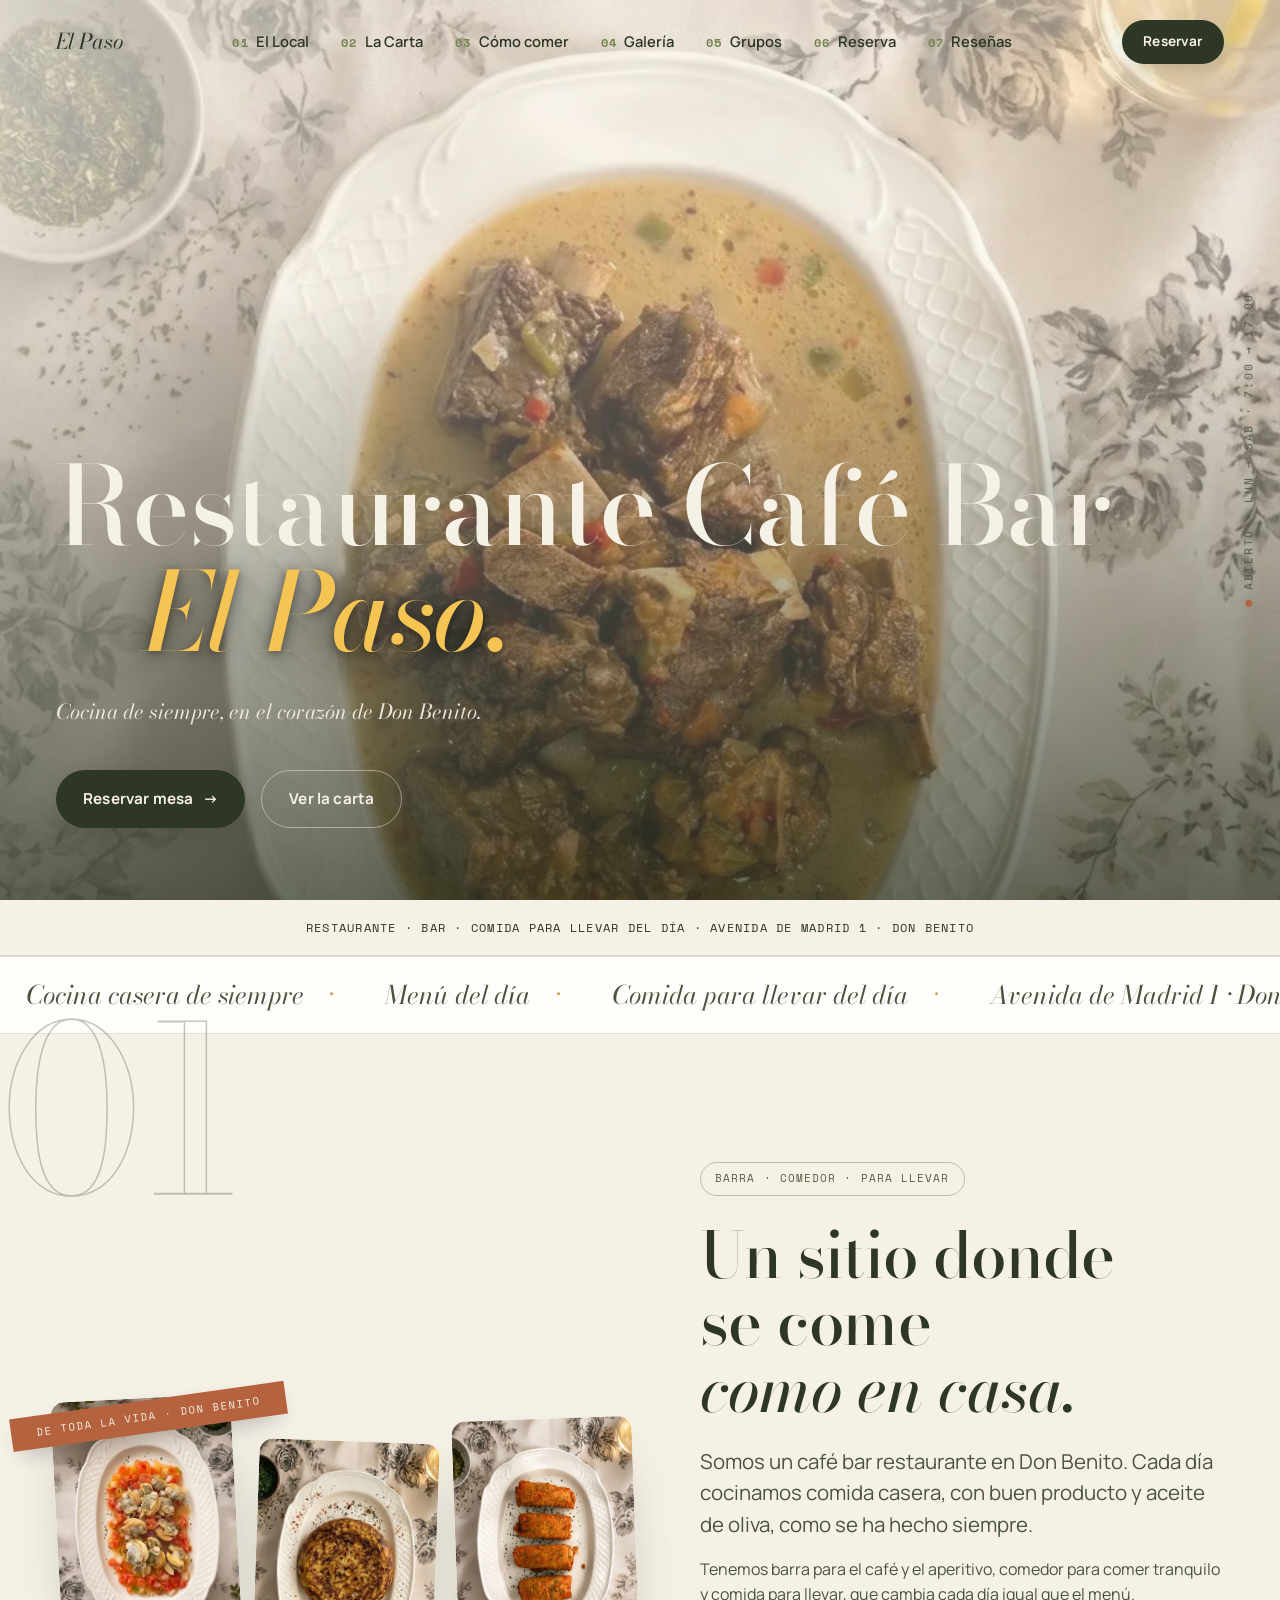
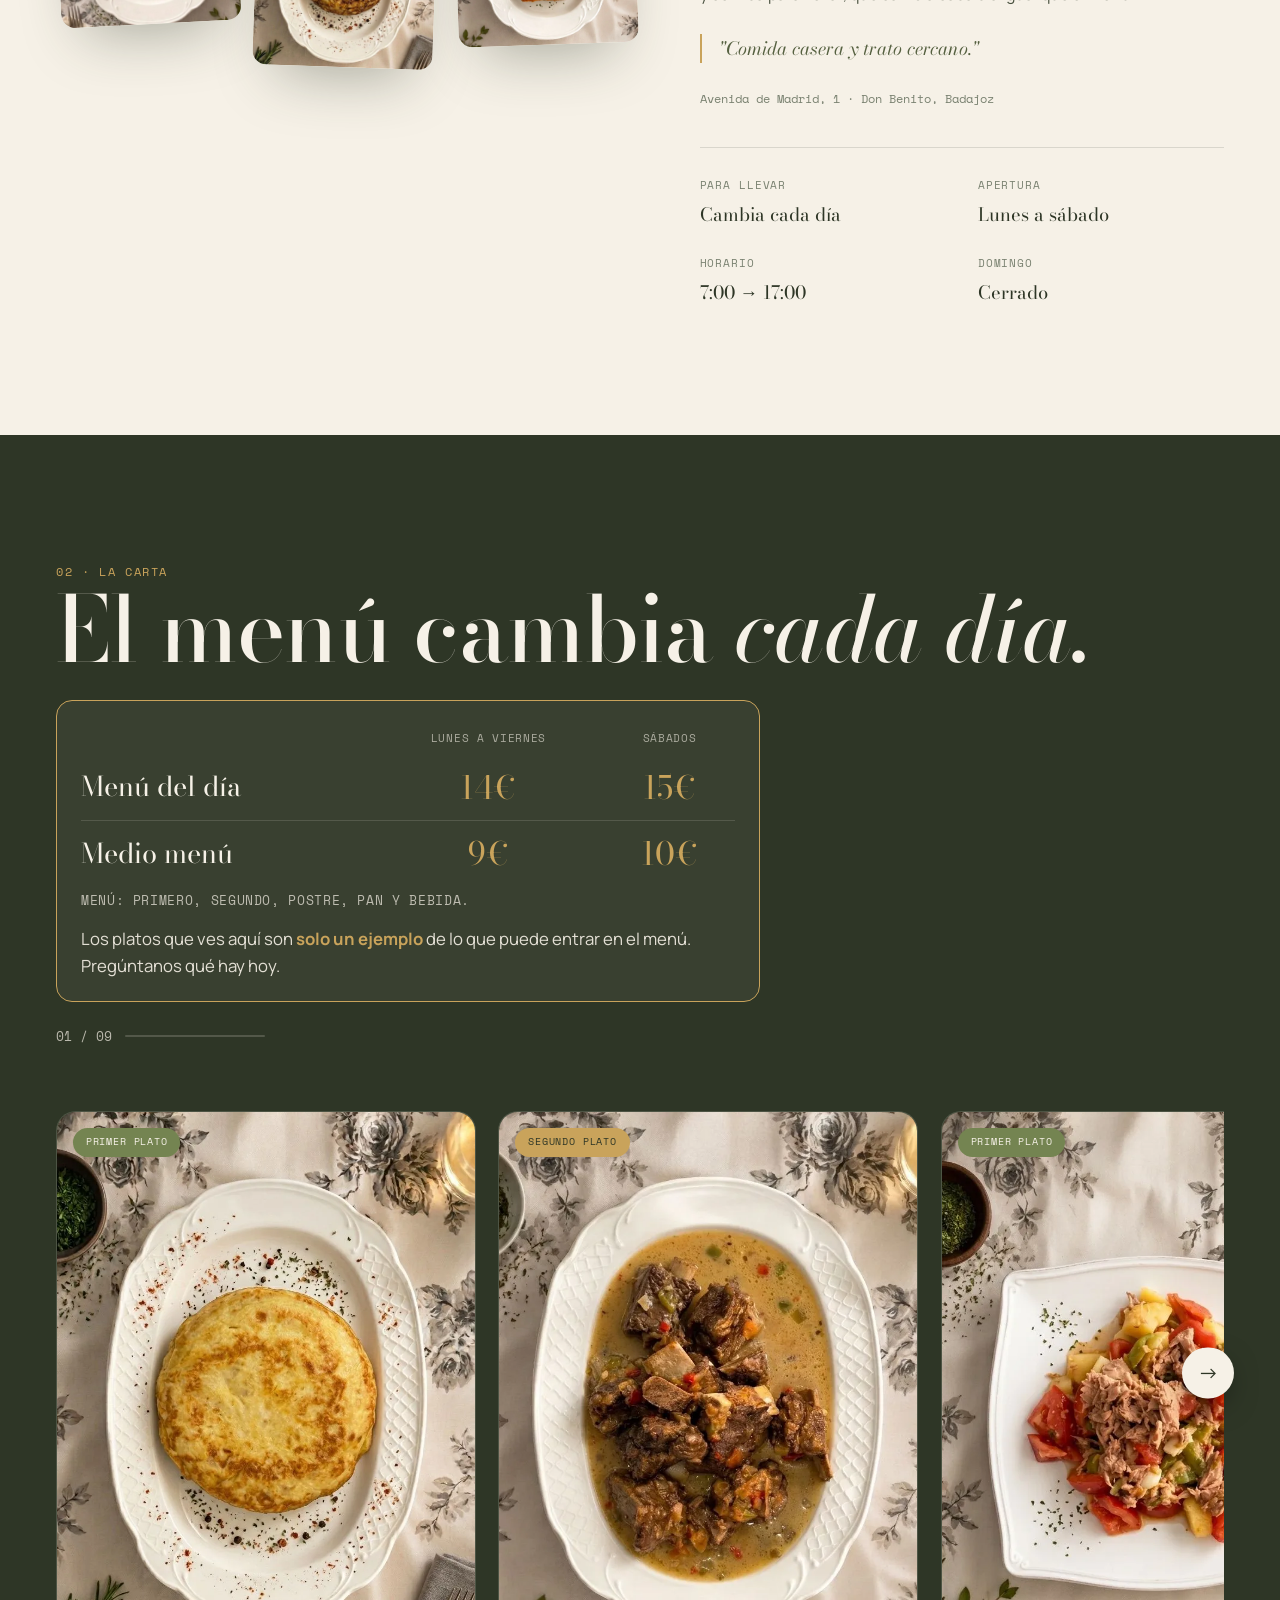
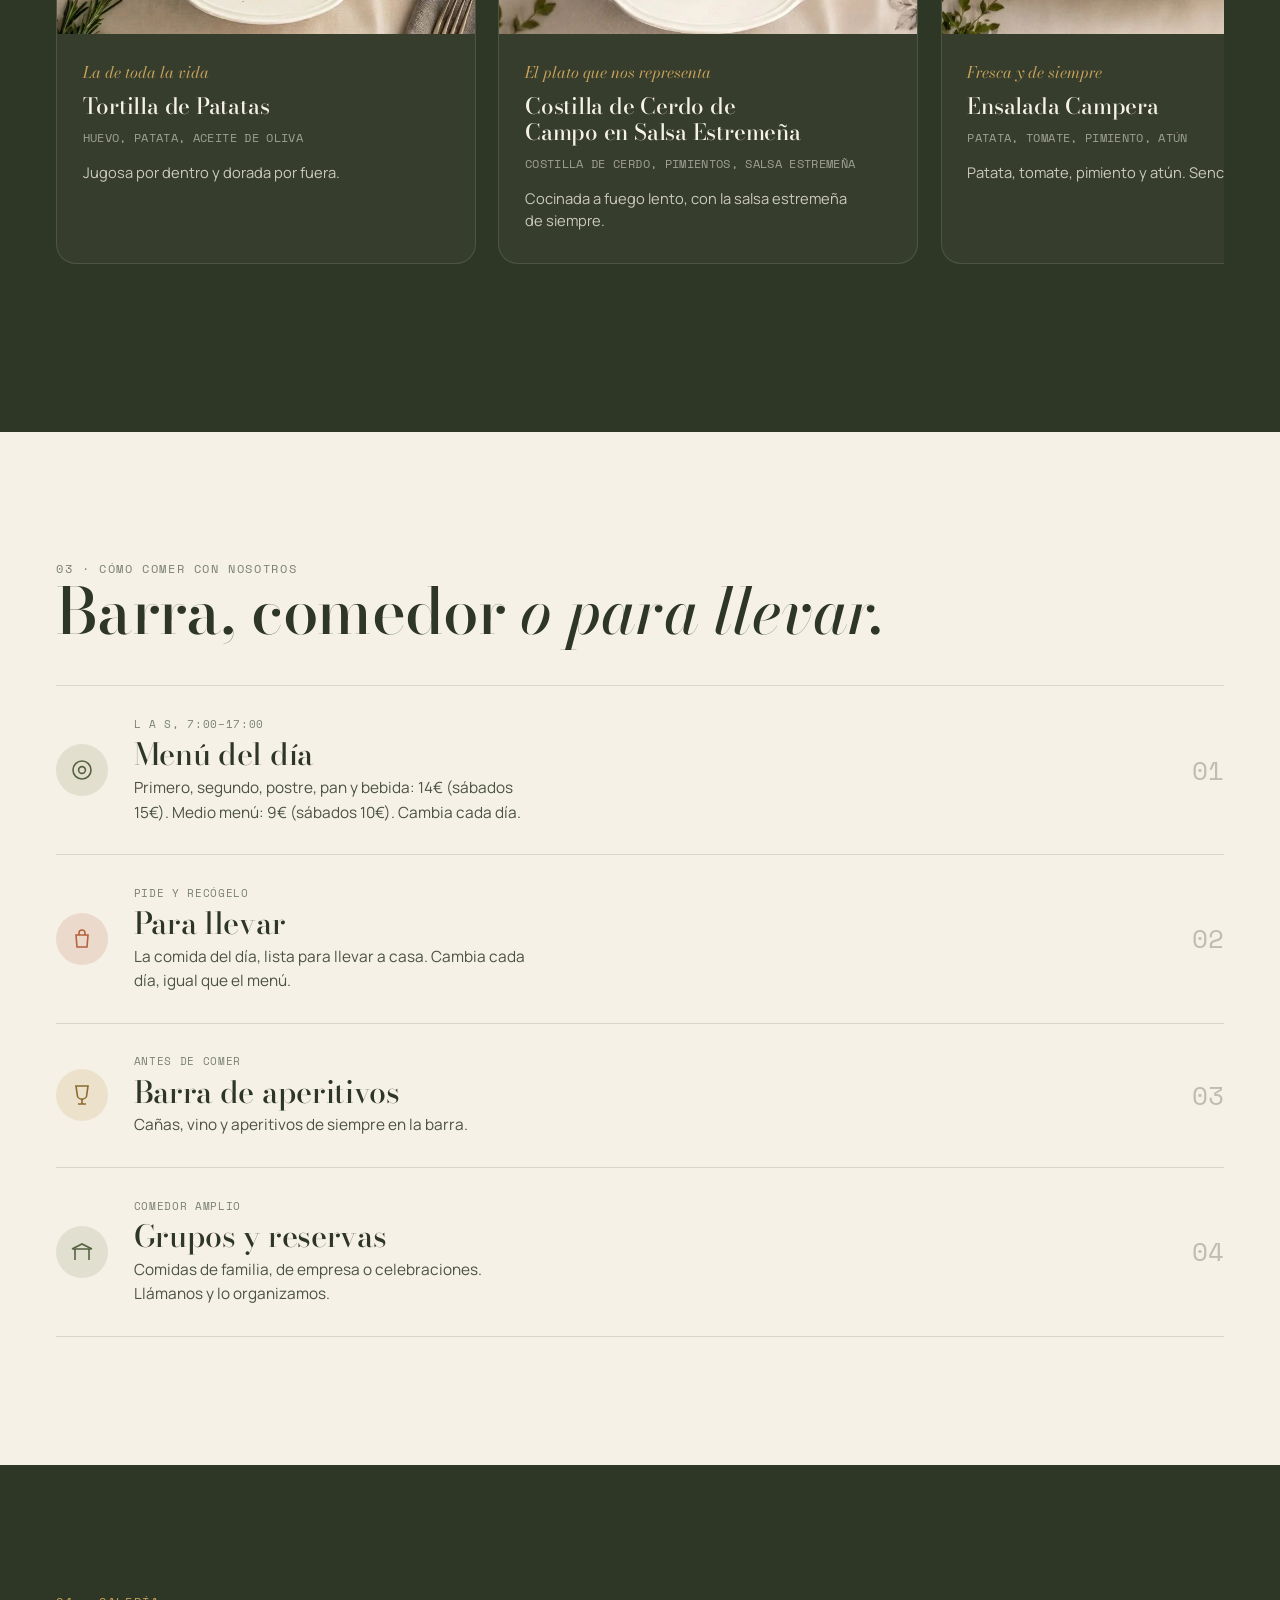
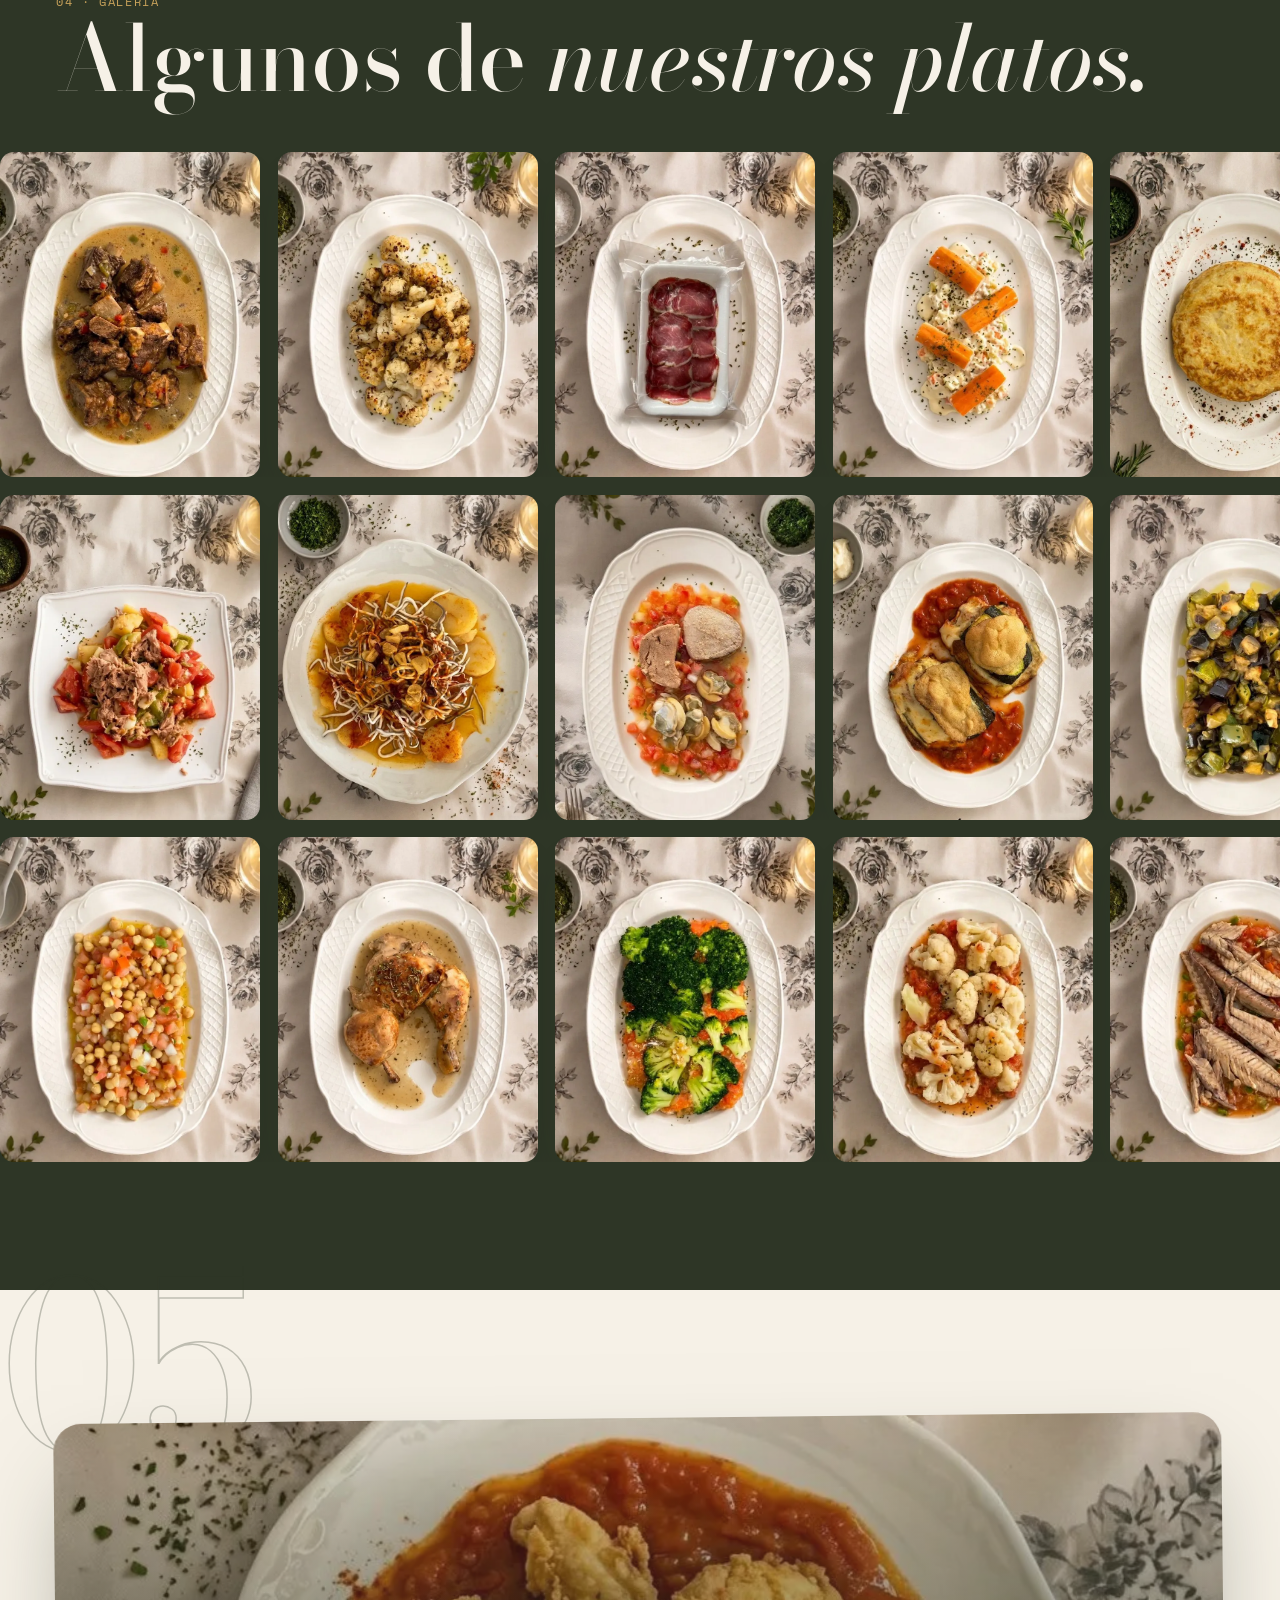
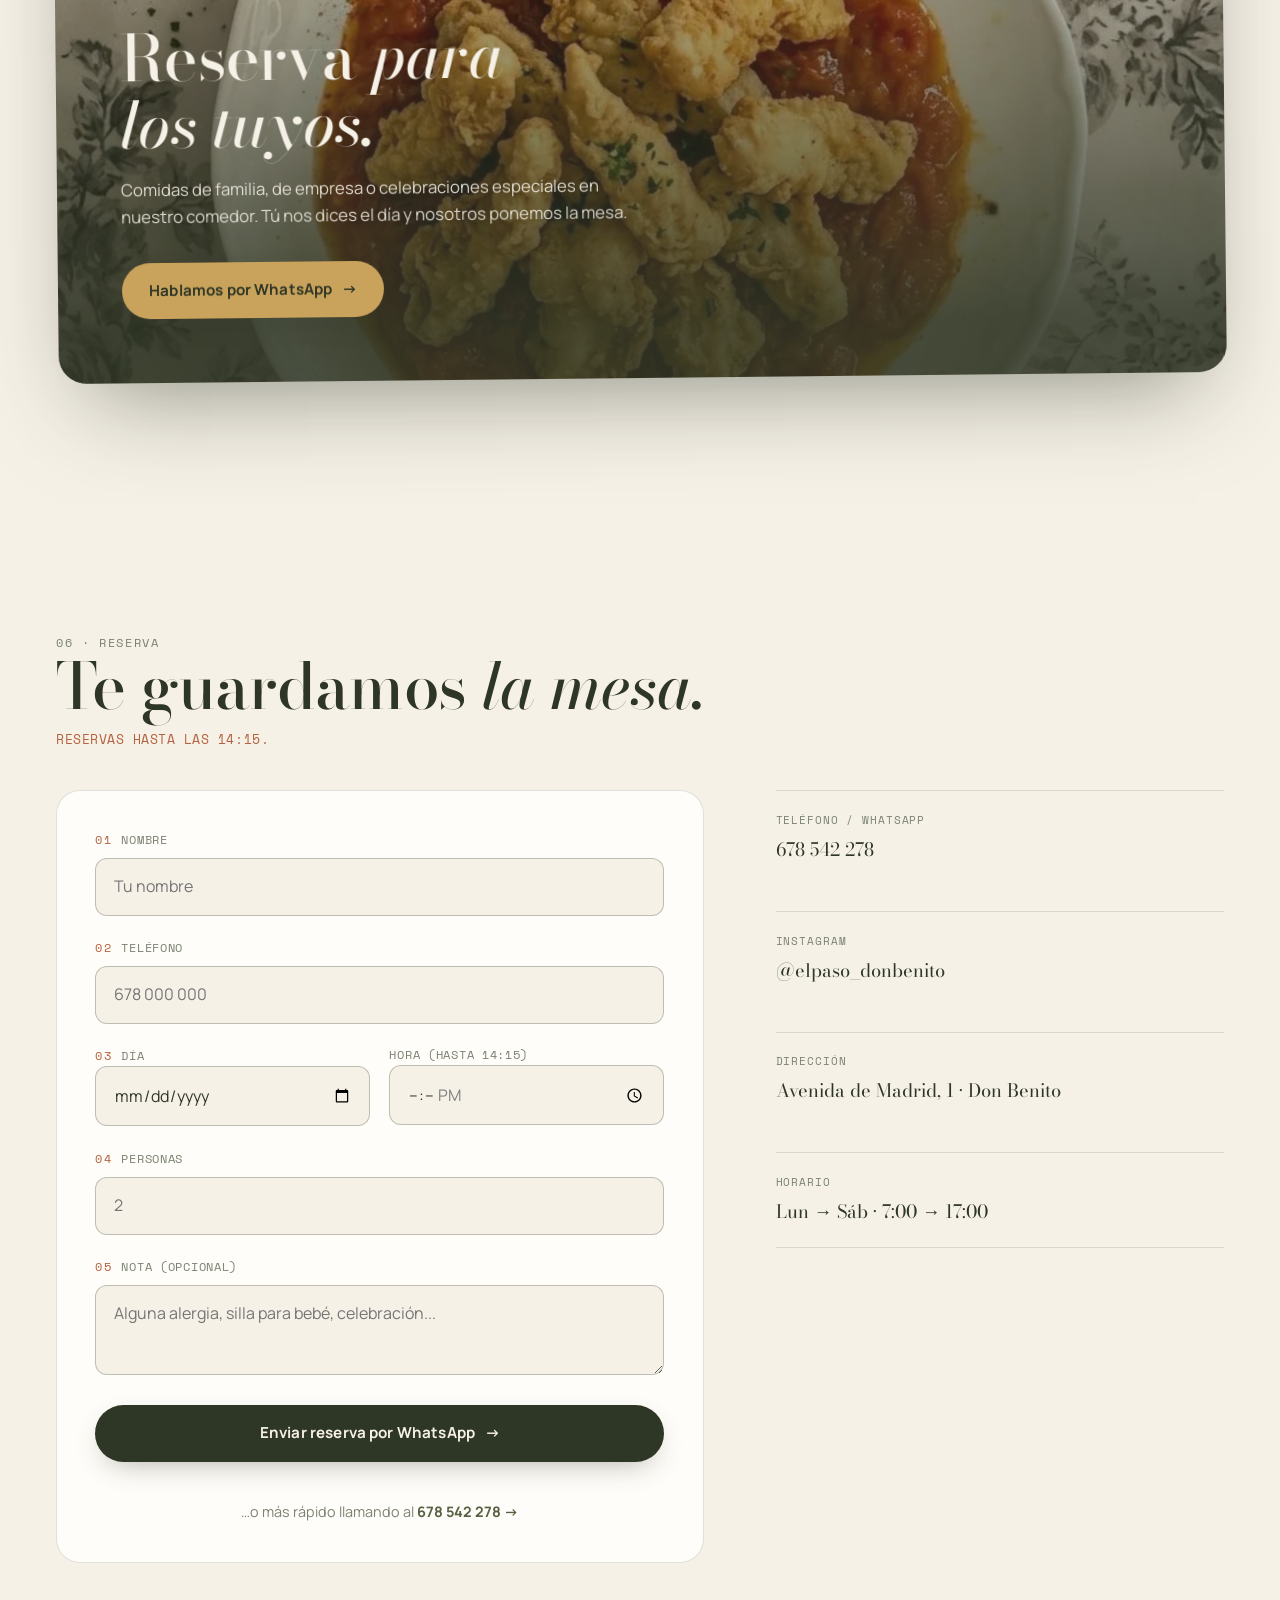
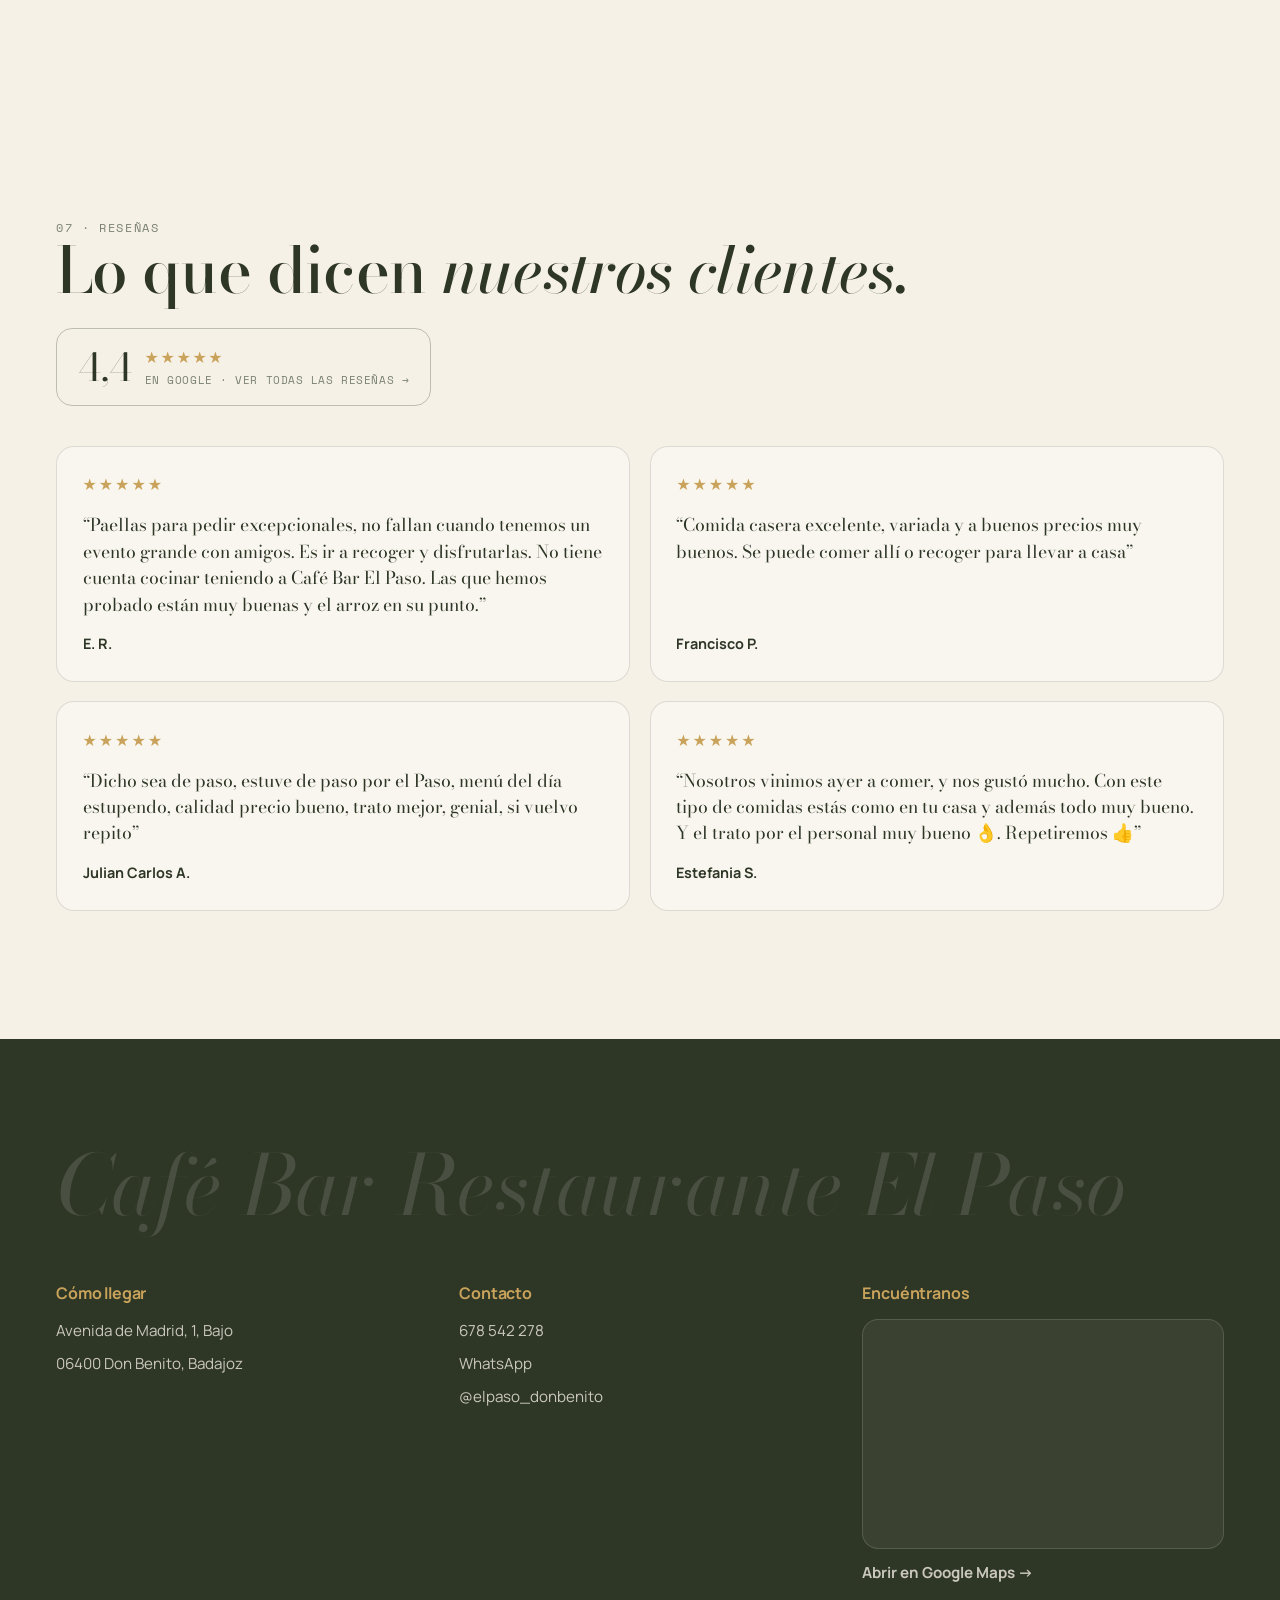
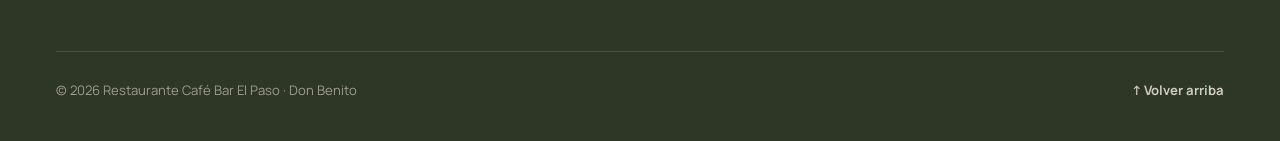
==== commit b1caa9f1: "Flechas del carrusel a los lados de las fotos" ====
--- a/index.html
+++ b/index.html
@@ -194,13 +194,15 @@
           <div class="carta-progress">
             <span data-carta-progress-label>01 / 10</span>
             <span class="carta-progress-bar"><span class="carta-progress-fill" data-carta-progress-fill></span></span>
-            <button class="carta-arrow" type="button" data-carta-prev aria-label="Plato anterior">&larr;</button>
-            <button class="carta-arrow" type="button" data-carta-next aria-label="Plato siguiente">&rarr;</button>
-          </div>
-        </div>
-
-        <div class="carta-track-wrap">
-          <div class="carta-track" data-dishes></div>
+          </div>
+        </div>
+
+        <div class="carta-slider">
+          <button class="carta-arrow carta-arrow-prev" type="button" data-carta-prev aria-label="Plato anterior">&larr;</button>
+          <div class="carta-track-wrap">
+            <div class="carta-track" data-dishes></div>
+          </div>
+          <button class="carta-arrow carta-arrow-next" type="button" data-carta-next aria-label="Plato siguiente">&rarr;</button>
         </div>
 
         <noscript>
--- a/styles.css
+++ b/styles.css
@@ -664,15 +664,22 @@
 }
 .carta-track-wrap { scrollbar-width: none; }
 .carta-track-wrap::-webkit-scrollbar { display: none; }
+/* Flechas a los lados de las fotos (la altura la ajusta main.js al centro de la foto) */
+.carta-slider { position: relative; }
 .carta-arrow {
-  width: 2.8rem; height: 2.8rem; border-radius: 50%;
-  border: 1px solid rgba(246,241,231,0.35);
-  background: transparent; color: var(--bg);
-  font-size: 1.2rem; cursor: pointer;
-  transition: background .3s, color .3s, border-color .3s, opacity .3s;
-}
-.carta-arrow:hover:not(:disabled) { background: var(--dorado); color: var(--ink); border-color: var(--dorado); }
-.carta-arrow:disabled { opacity: .3; cursor: default; }
+  position: absolute; z-index: 5; top: 40%;
+  transform: translateY(-50%);
+  width: 3.2rem; height: 3.2rem; border-radius: 50%;
+  border: 0;
+  background: var(--bg); color: var(--ink);
+  font-size: 1.3rem; cursor: pointer;
+  box-shadow: 0 10px 30px -8px rgba(0,0,0,0.55);
+  transition: background .3s, color .3s, opacity .3s, transform .3s var(--ease-out);
+}
+.carta-arrow-prev { left: -.6rem; }
+.carta-arrow-next { right: -.6rem; }
+.carta-arrow:hover:not(:disabled) { background: var(--dorado); transform: translateY(-50%) scale(1.08); }
+.carta-arrow:disabled { opacity: 0; pointer-events: none; }
 .carta-track {
   display: flex;
   gap: 1.4rem;
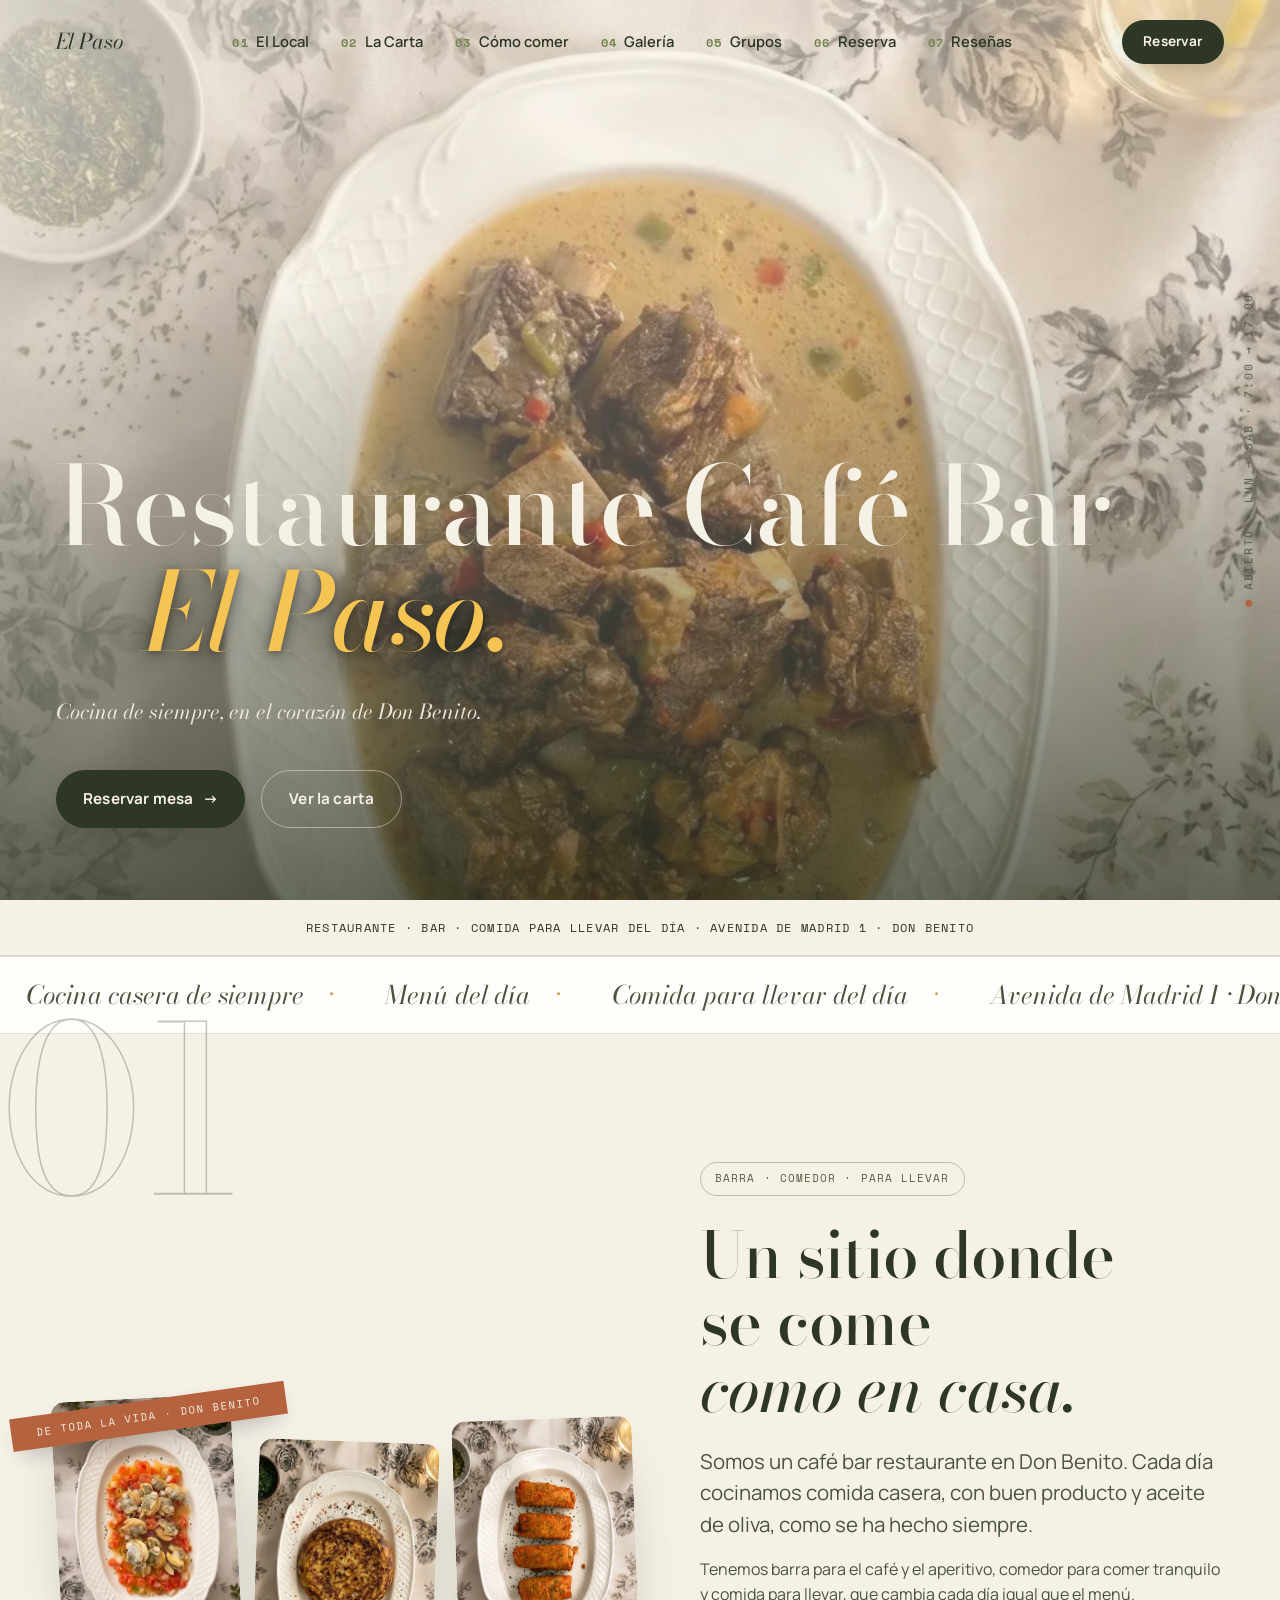
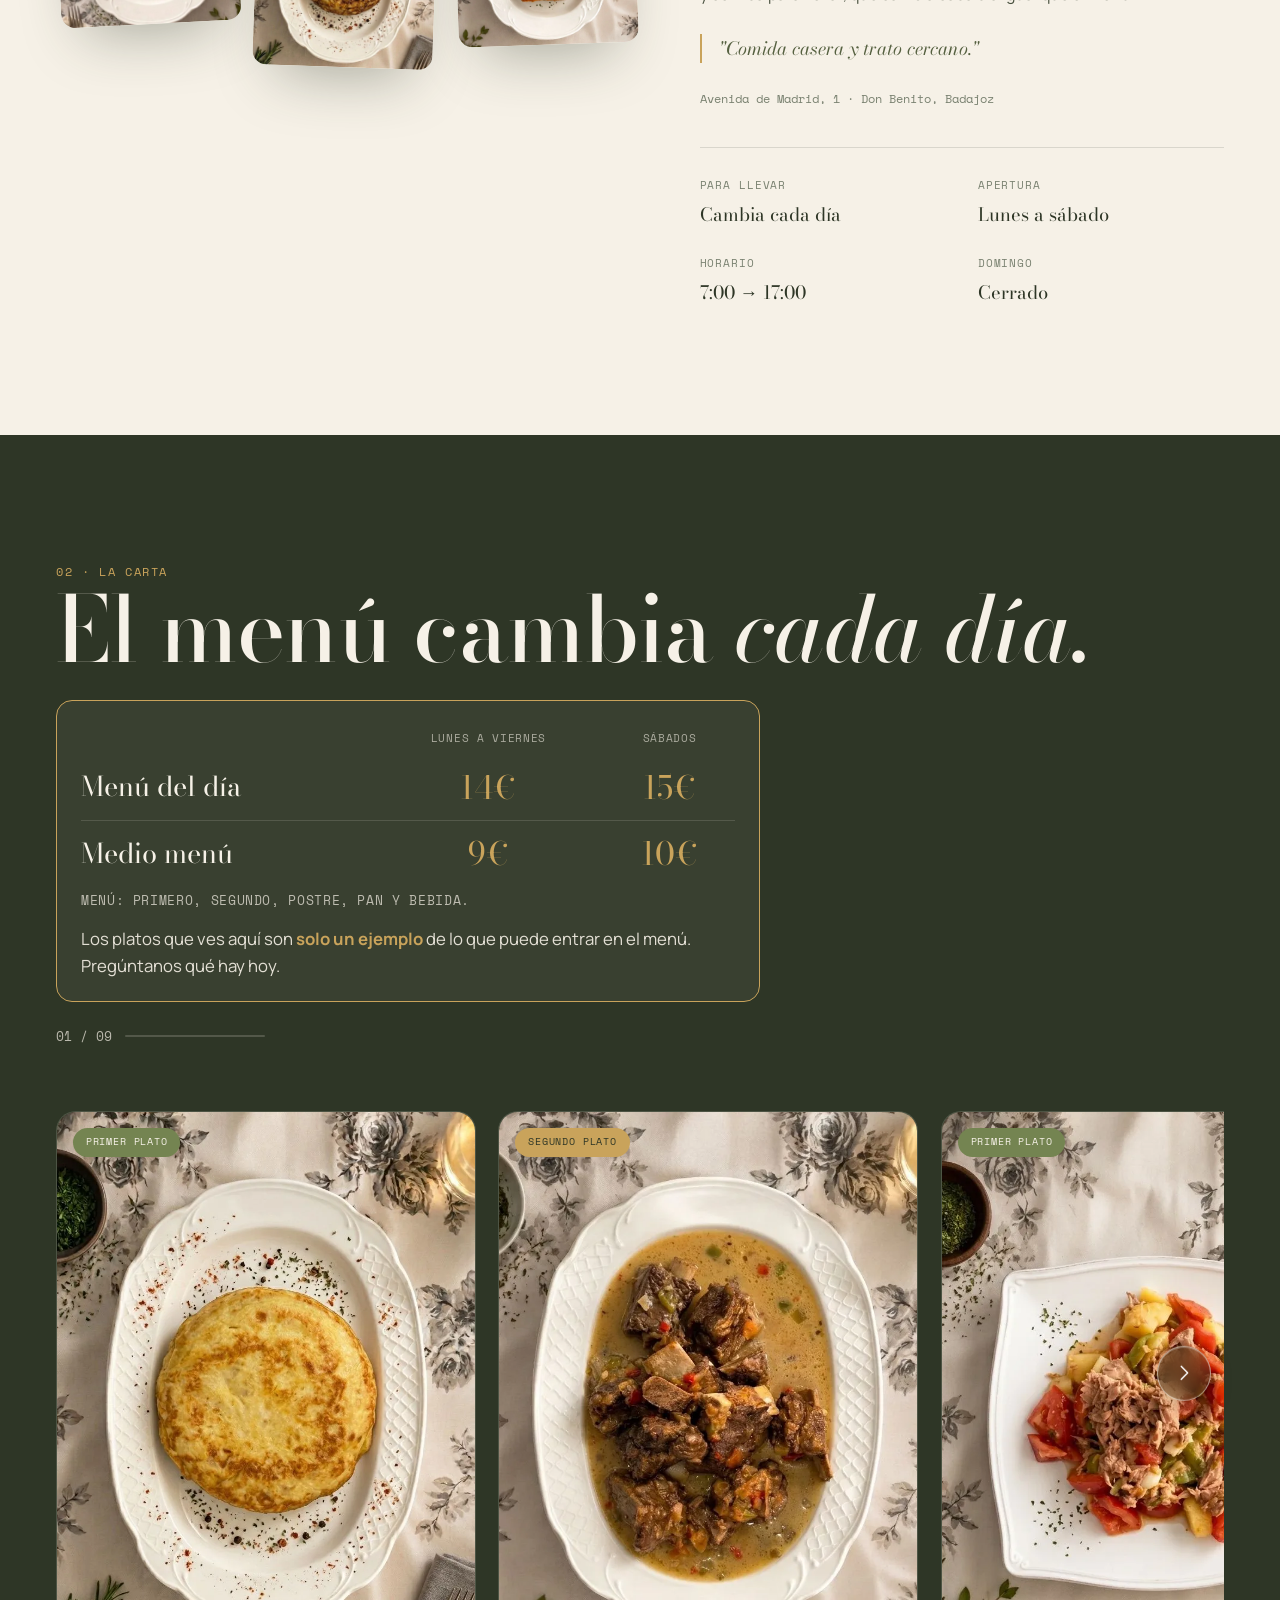
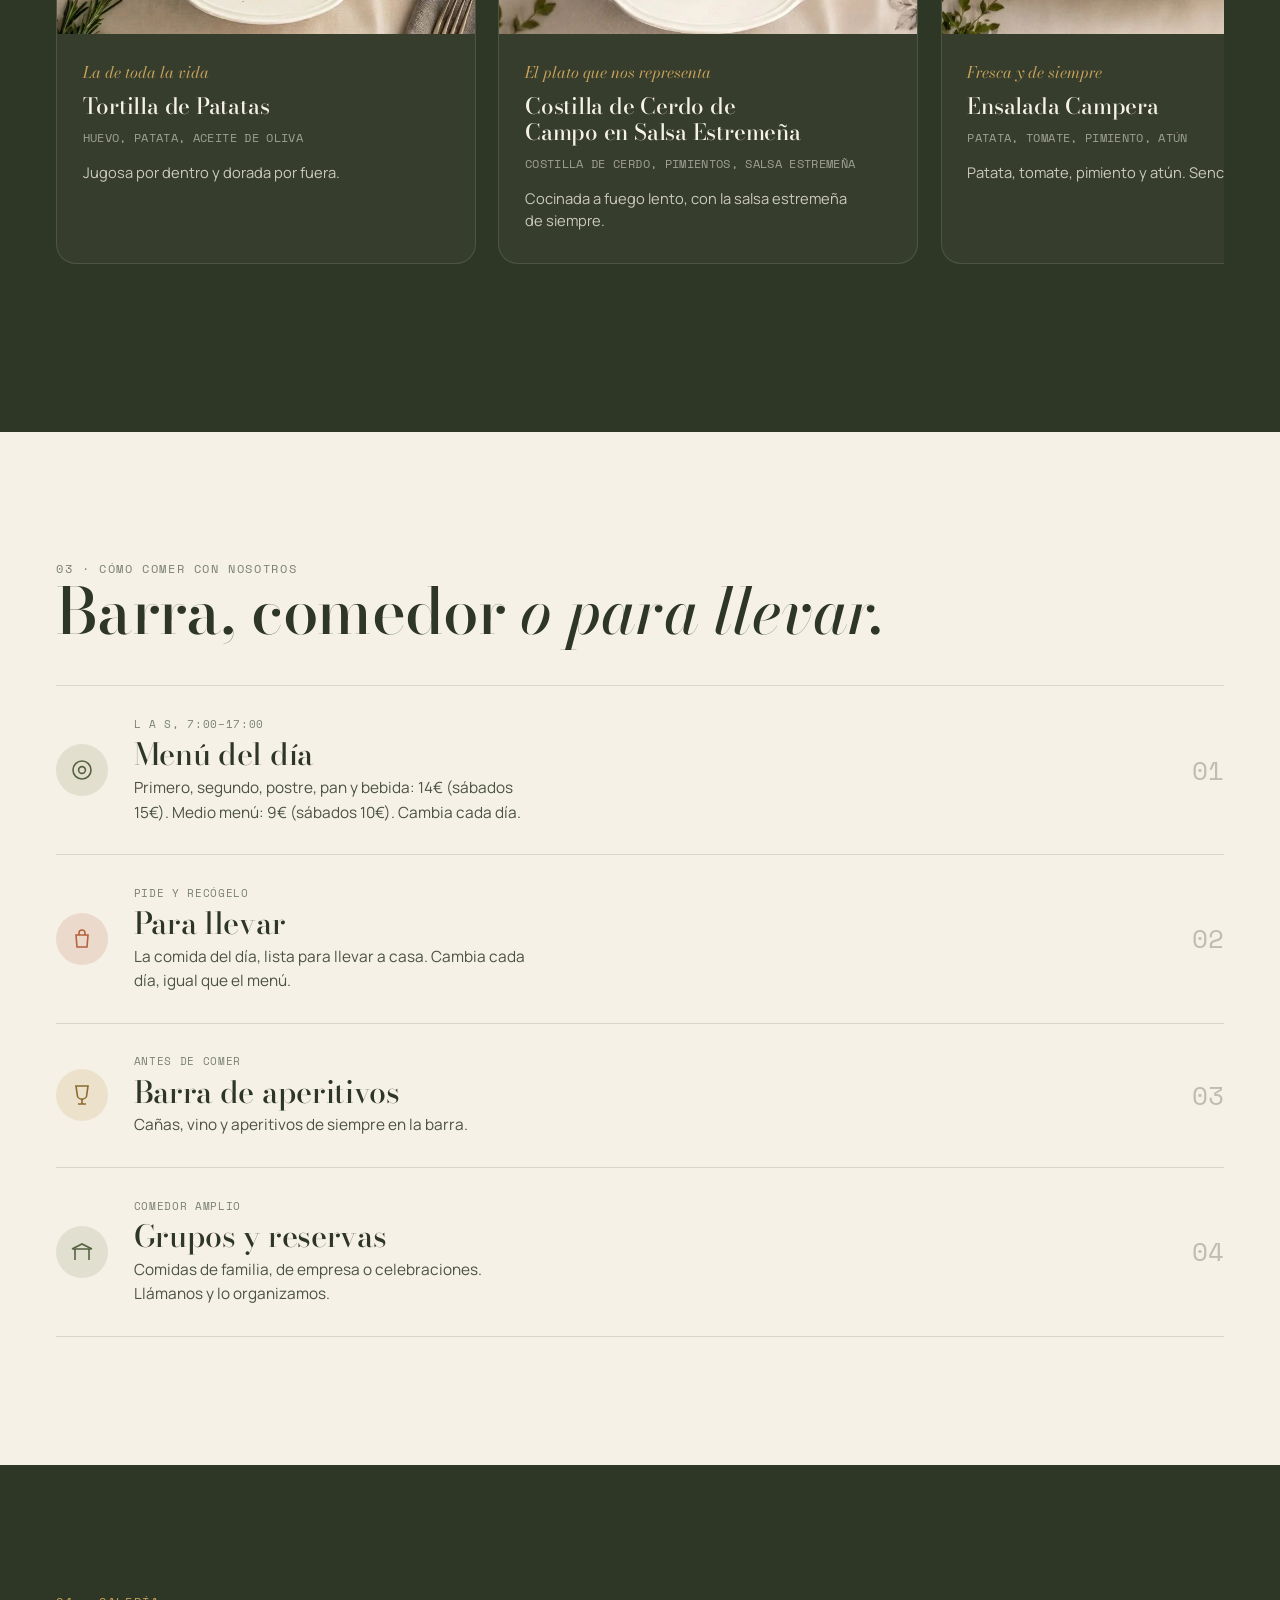
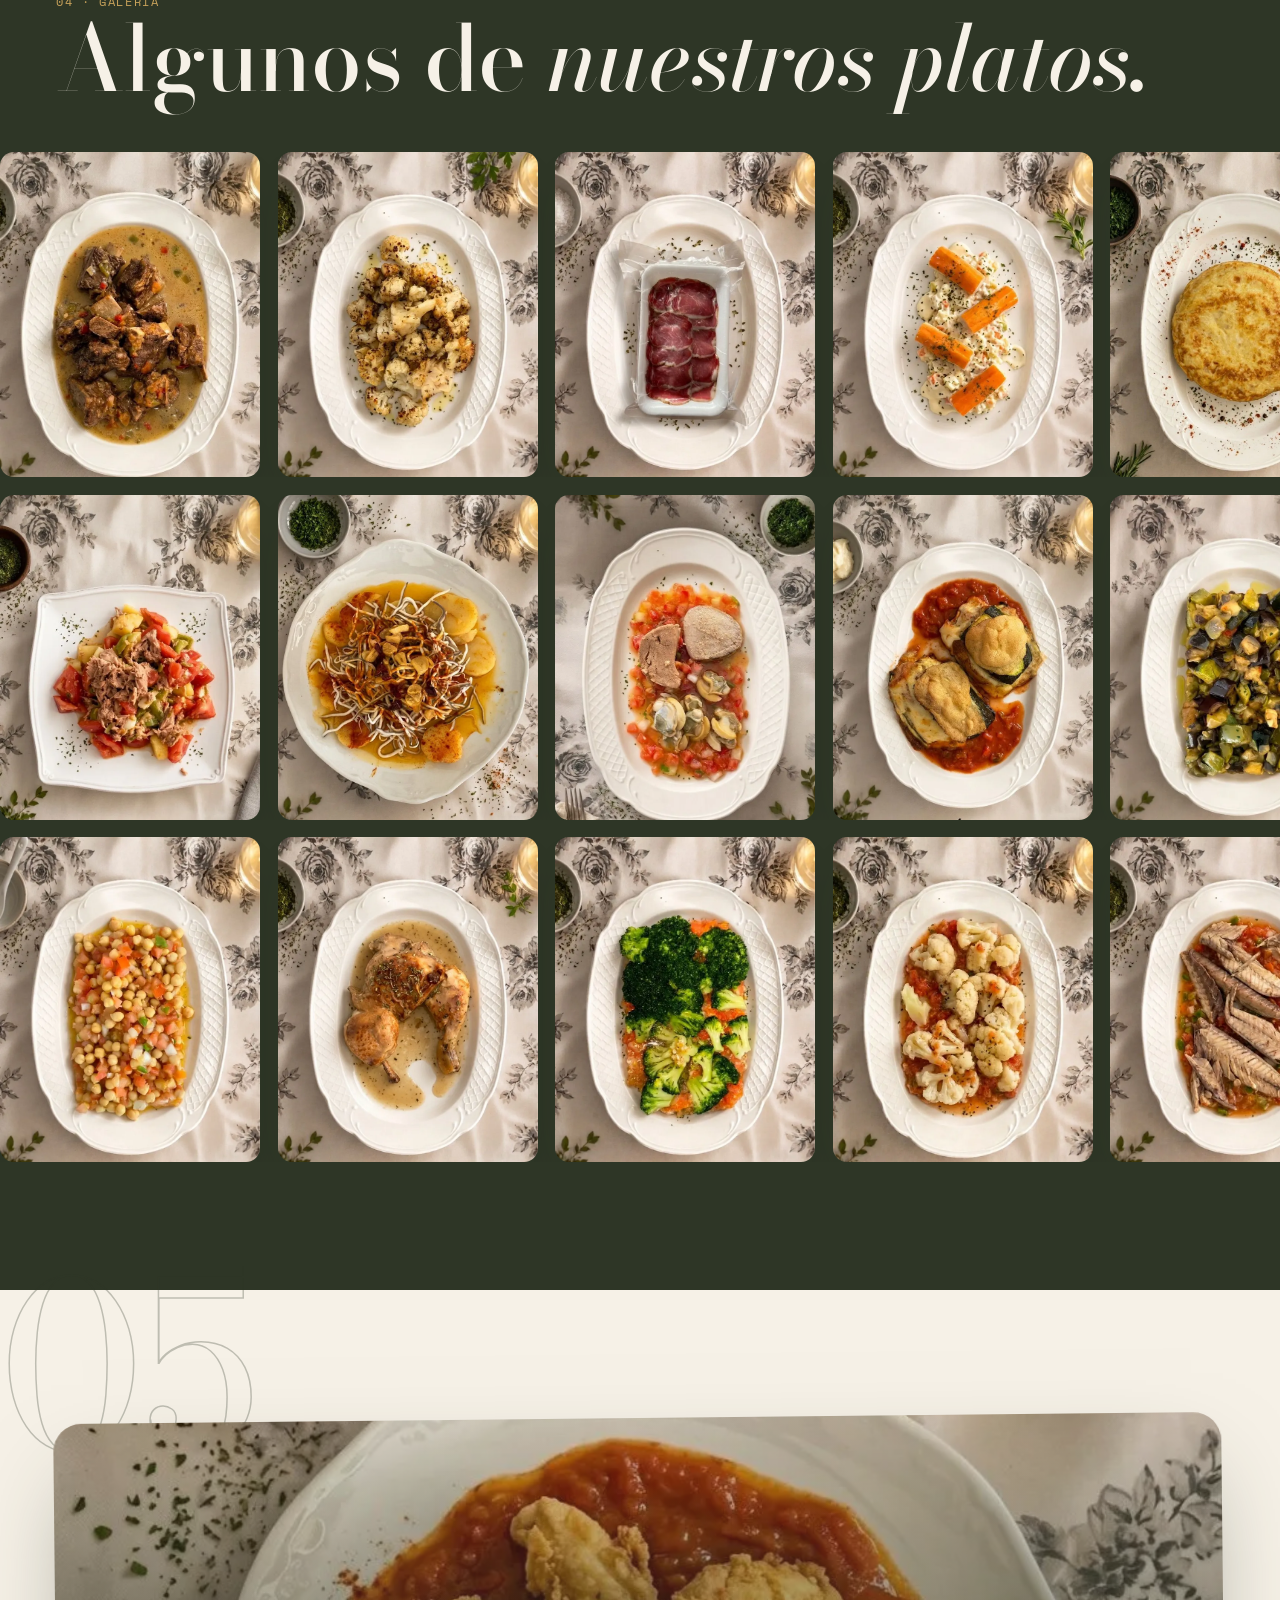
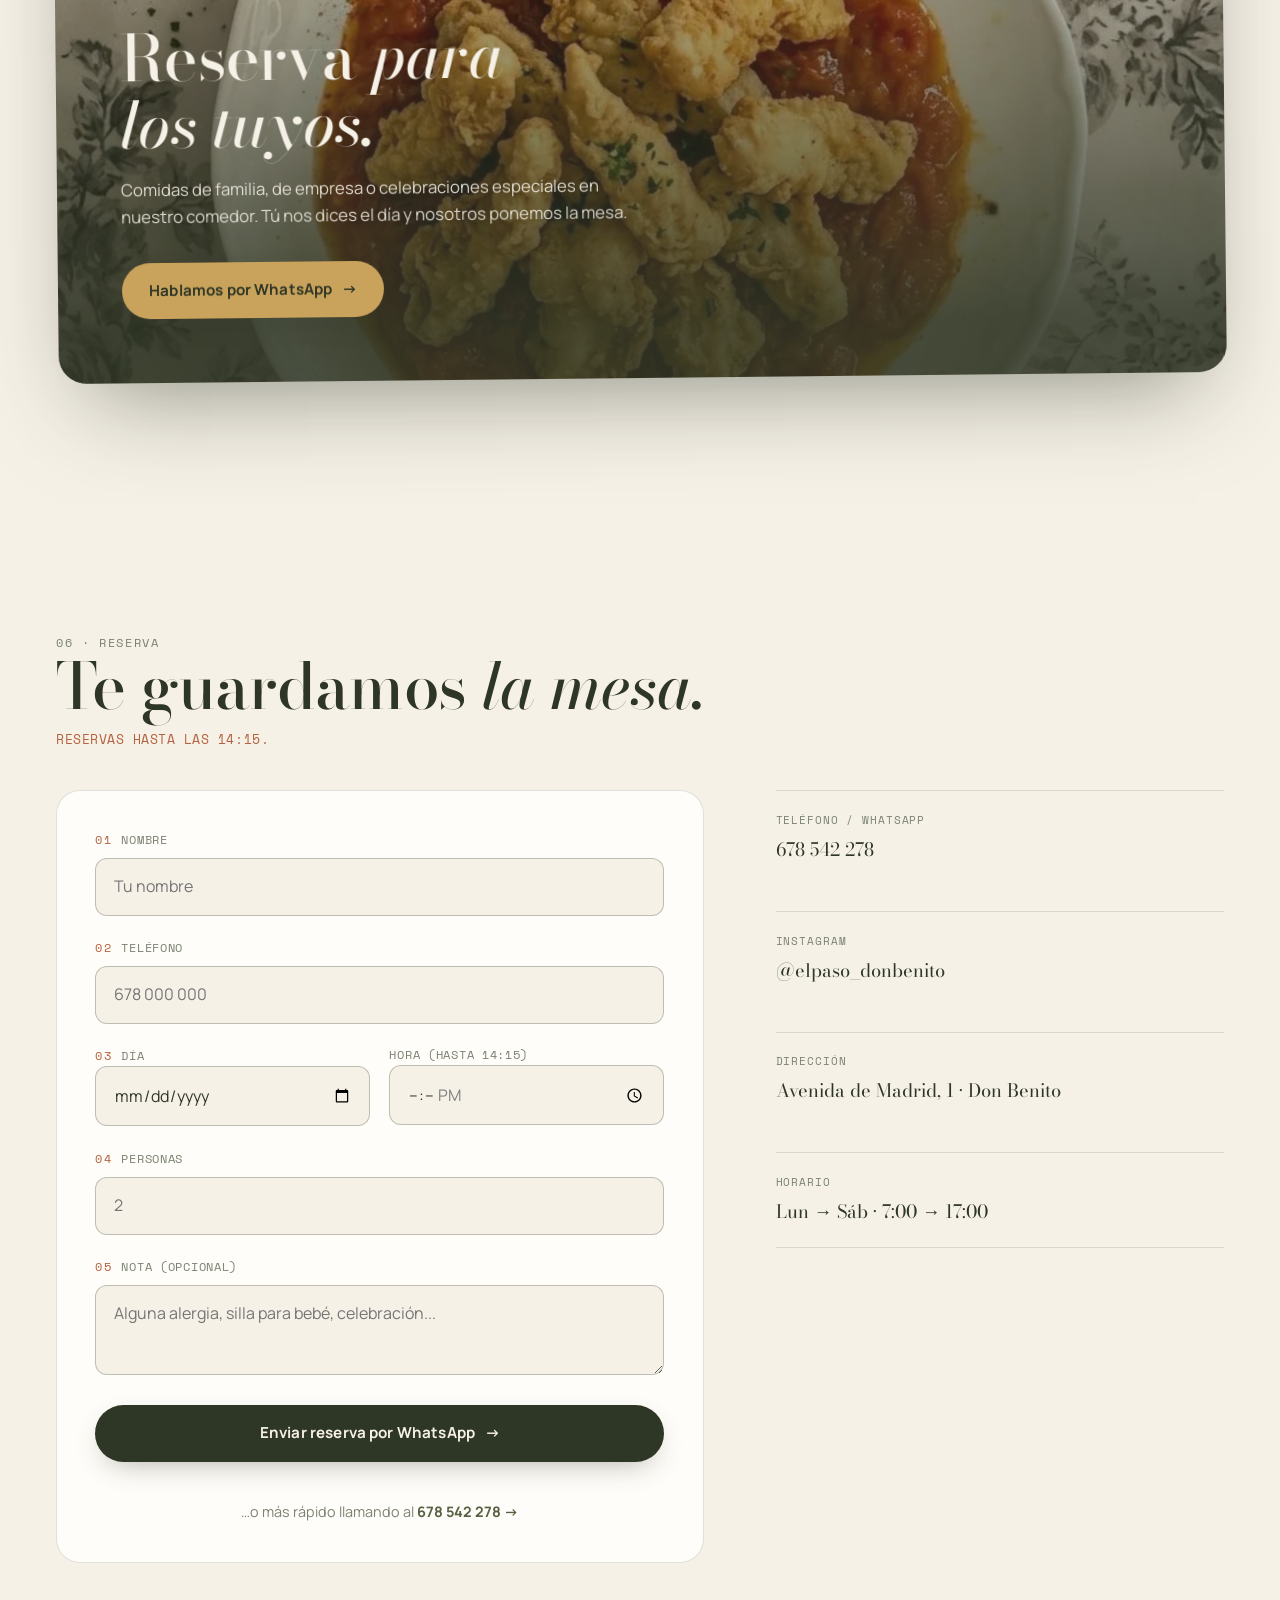
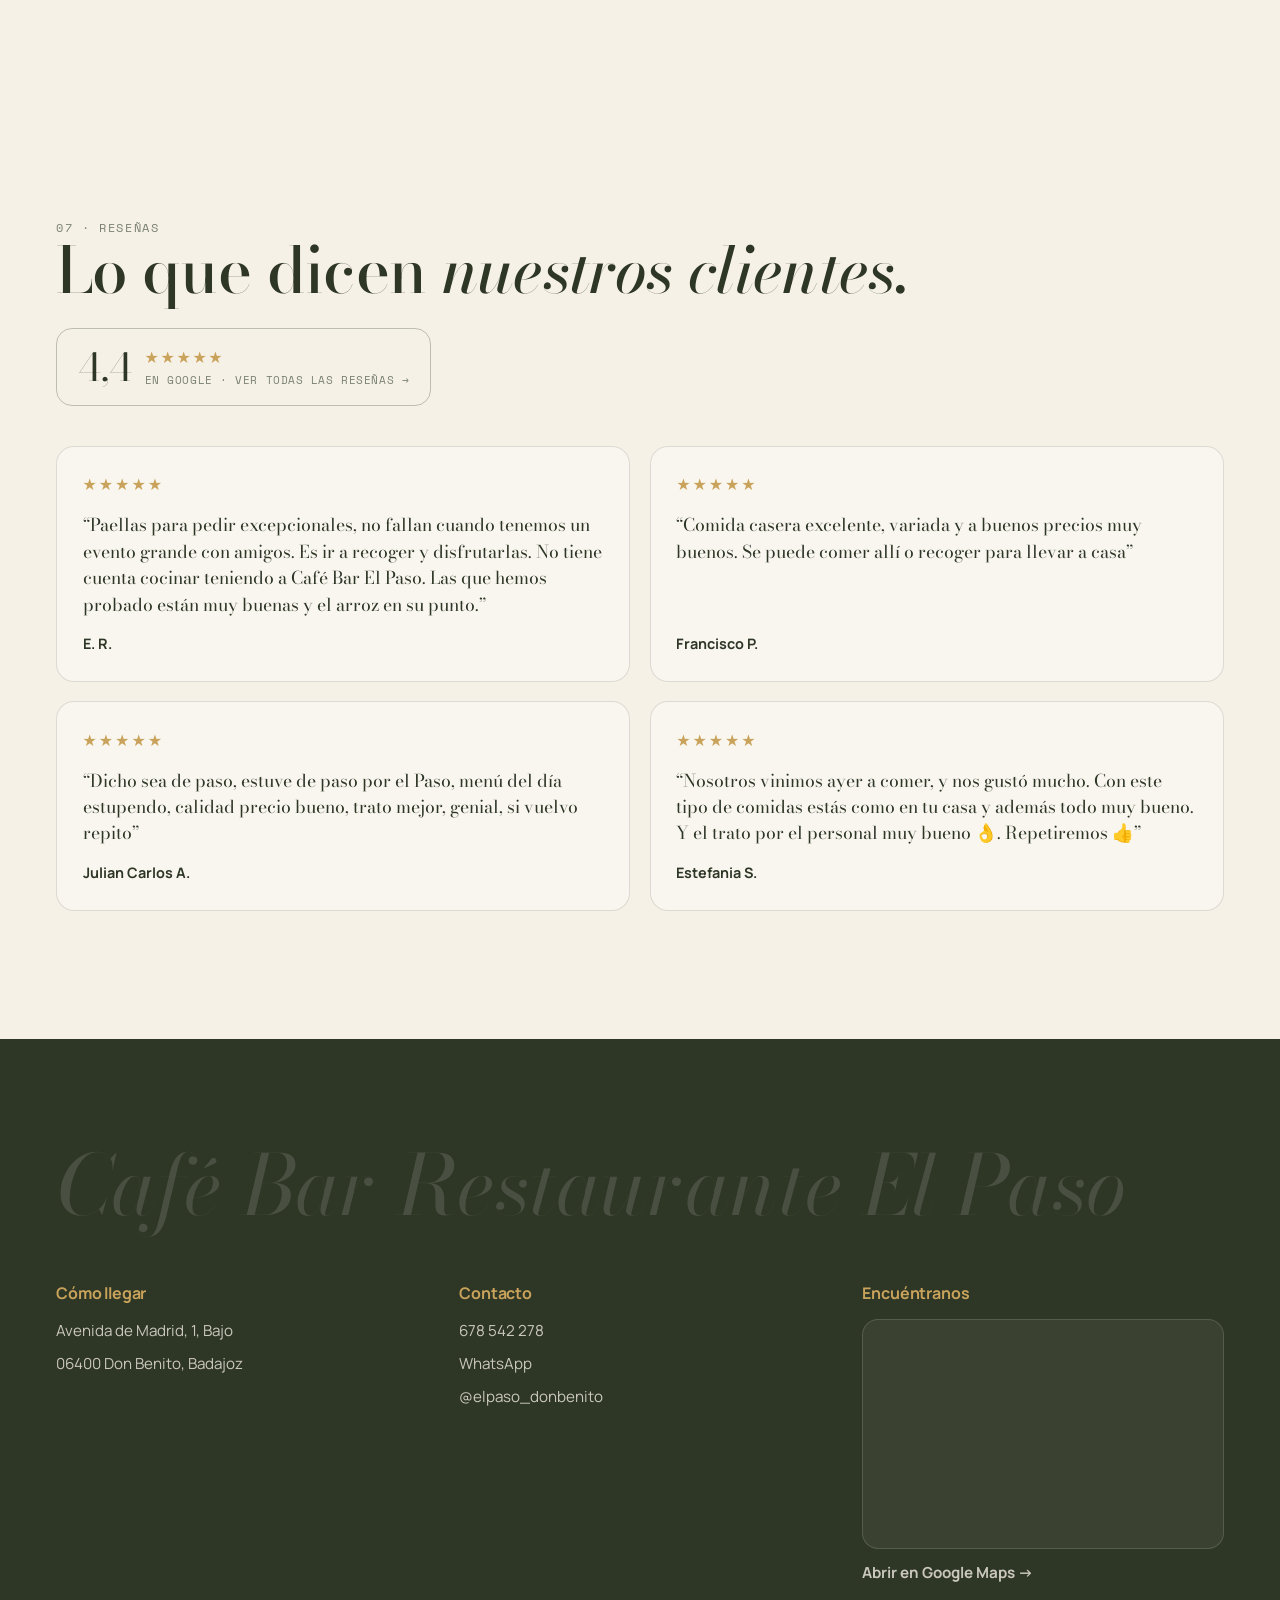
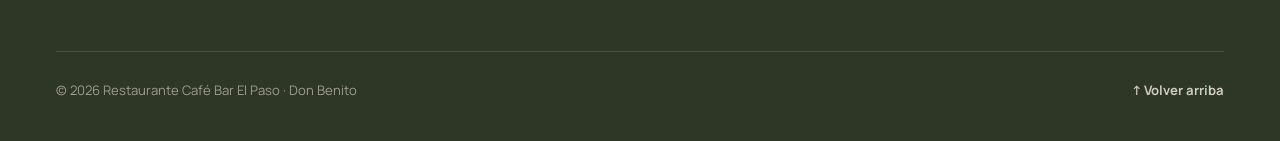
==== commit a1270b0d: "Flechas del carrusel transparentes con efecto cristal" ====
--- a/index.html
+++ b/index.html
@@ -198,11 +198,11 @@
         </div>
 
         <div class="carta-slider">
-          <button class="carta-arrow carta-arrow-prev" type="button" data-carta-prev aria-label="Plato anterior">&larr;</button>
+          <button class="carta-arrow carta-arrow-prev" type="button" data-carta-prev aria-label="Plato anterior"><svg viewBox="0 0 24 24" width="22" height="22" fill="none" stroke="currentColor" stroke-width="1.6" stroke-linecap="round" stroke-linejoin="round" aria-hidden="true"><path d="M15 5l-7 7 7 7"/></svg></button>
           <div class="carta-track-wrap">
             <div class="carta-track" data-dishes></div>
           </div>
-          <button class="carta-arrow carta-arrow-next" type="button" data-carta-next aria-label="Plato siguiente">&rarr;</button>
+          <button class="carta-arrow carta-arrow-next" type="button" data-carta-next aria-label="Plato siguiente"><svg viewBox="0 0 24 24" width="22" height="22" fill="none" stroke="currentColor" stroke-width="1.6" stroke-linecap="round" stroke-linejoin="round" aria-hidden="true"><path d="M9 5l7 7-7 7"/></svg></button>
         </div>
 
         <noscript>
--- a/styles.css
+++ b/styles.css
@@ -669,16 +669,24 @@
 .carta-arrow {
   position: absolute; z-index: 5; top: 40%;
   transform: translateY(-50%);
-  width: 3.2rem; height: 3.2rem; border-radius: 50%;
-  border: 0;
-  background: var(--bg); color: var(--ink);
-  font-size: 1.3rem; cursor: pointer;
-  box-shadow: 0 10px 30px -8px rgba(0,0,0,0.55);
-  transition: background .3s, color .3s, opacity .3s, transform .3s var(--ease-out);
-}
-.carta-arrow-prev { left: -.6rem; }
-.carta-arrow-next { right: -.6rem; }
-.carta-arrow:hover:not(:disabled) { background: var(--dorado); transform: translateY(-50%) scale(1.08); }
+  display: grid; place-items: center;
+  width: 3.4rem; height: 3.4rem; border-radius: 50%;
+  /* cristal esmerilado: transparente y desenfoca lo que hay detrás */
+  background: rgba(46,54,38,0.38);
+  -webkit-backdrop-filter: blur(10px) saturate(140%);
+  backdrop-filter: blur(10px) saturate(140%);
+  border: 1px solid rgba(246,241,231,0.55);
+  color: #fff;
+  cursor: pointer;
+  box-shadow: 0 8px 28px -10px rgba(0,0,0,0.5), inset 0 1px 0 rgba(255,255,255,0.25);
+  transition: background .35s, border-color .35s, color .35s, opacity .3s, transform .35s var(--ease-out);
+}
+.carta-arrow svg { transition: transform .35s var(--ease-out); }
+.carta-arrow-prev { left: .8rem; }
+.carta-arrow-next { right: .8rem; }
+.carta-arrow:hover:not(:disabled) { background: rgba(201,163,91,0.55); border-color: var(--dorado); color: #fff; transform: translateY(-50%) scale(1.06); }
+.carta-arrow-prev:hover:not(:disabled) svg { transform: translateX(-2px); }
+.carta-arrow-next:hover:not(:disabled) svg { transform: translateX(2px); }
 .carta-arrow:disabled { opacity: 0; pointer-events: none; }
 .carta-track {
   display: flex;
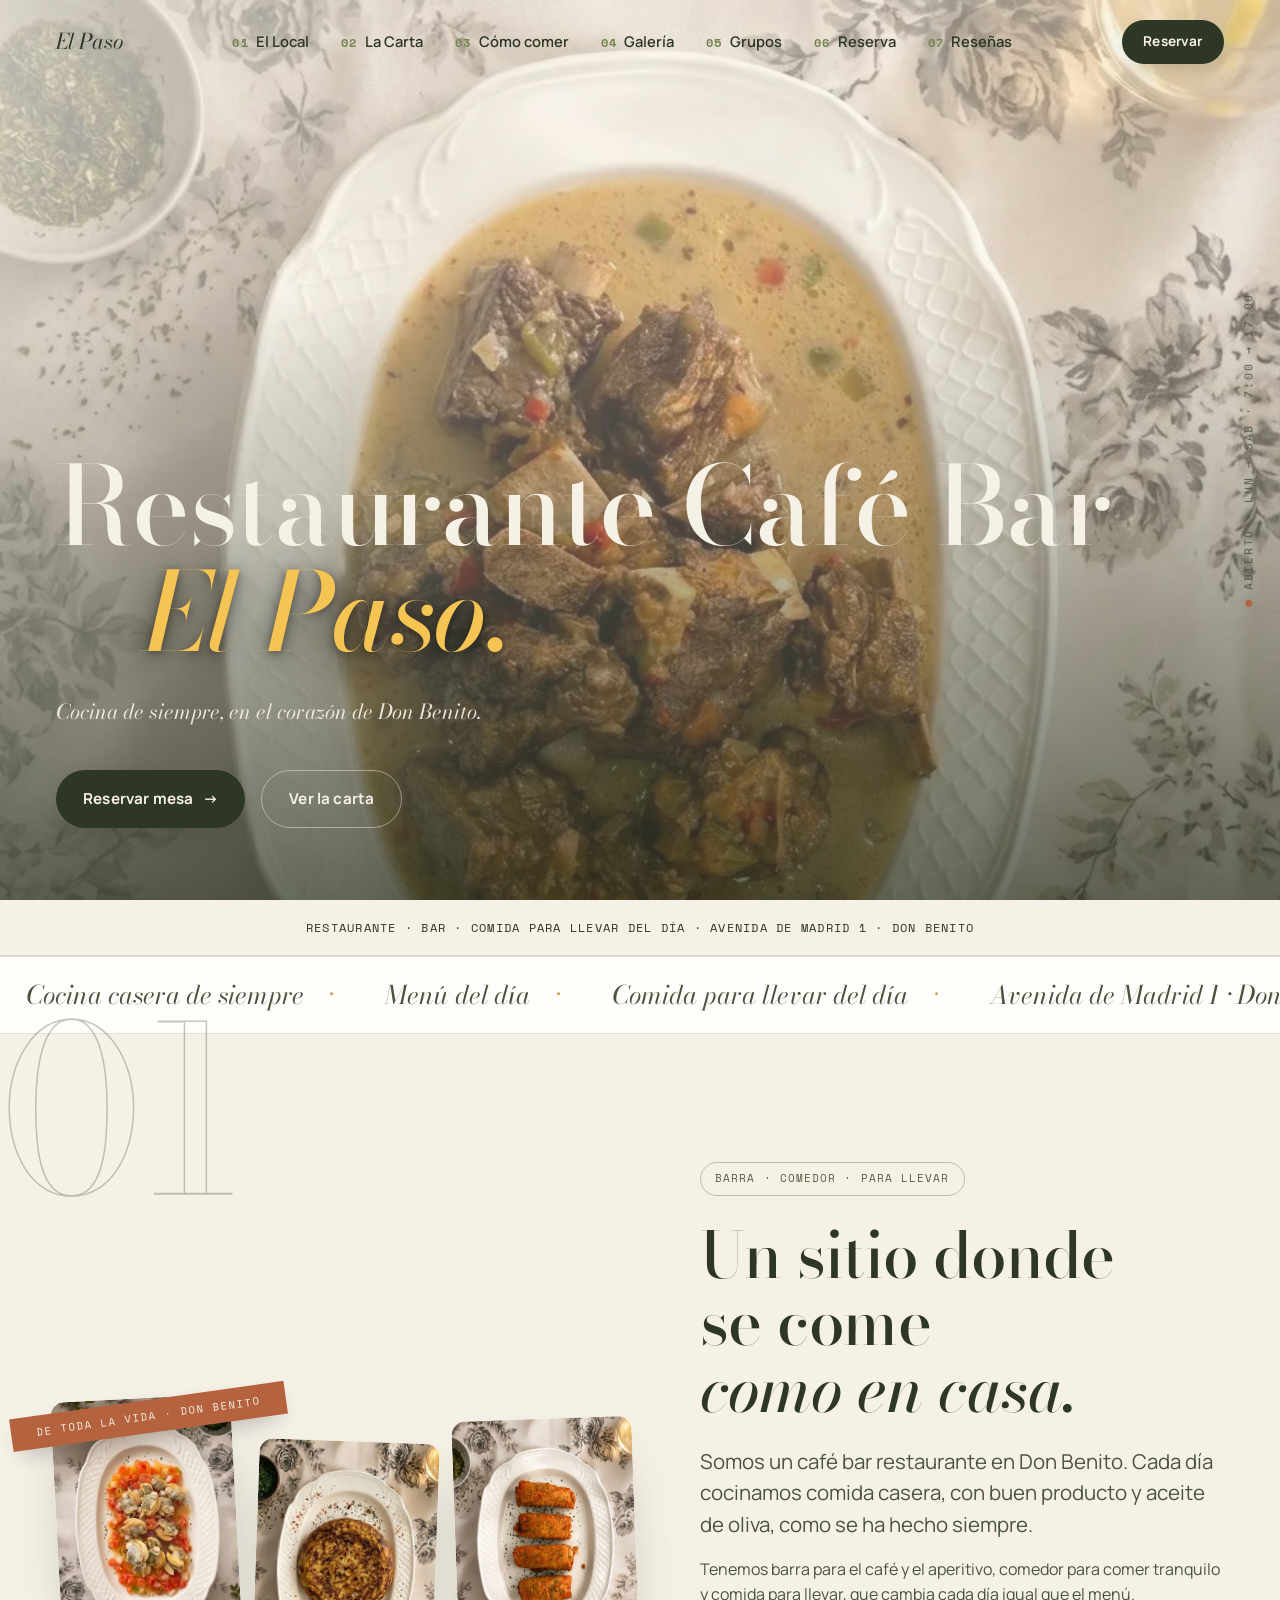
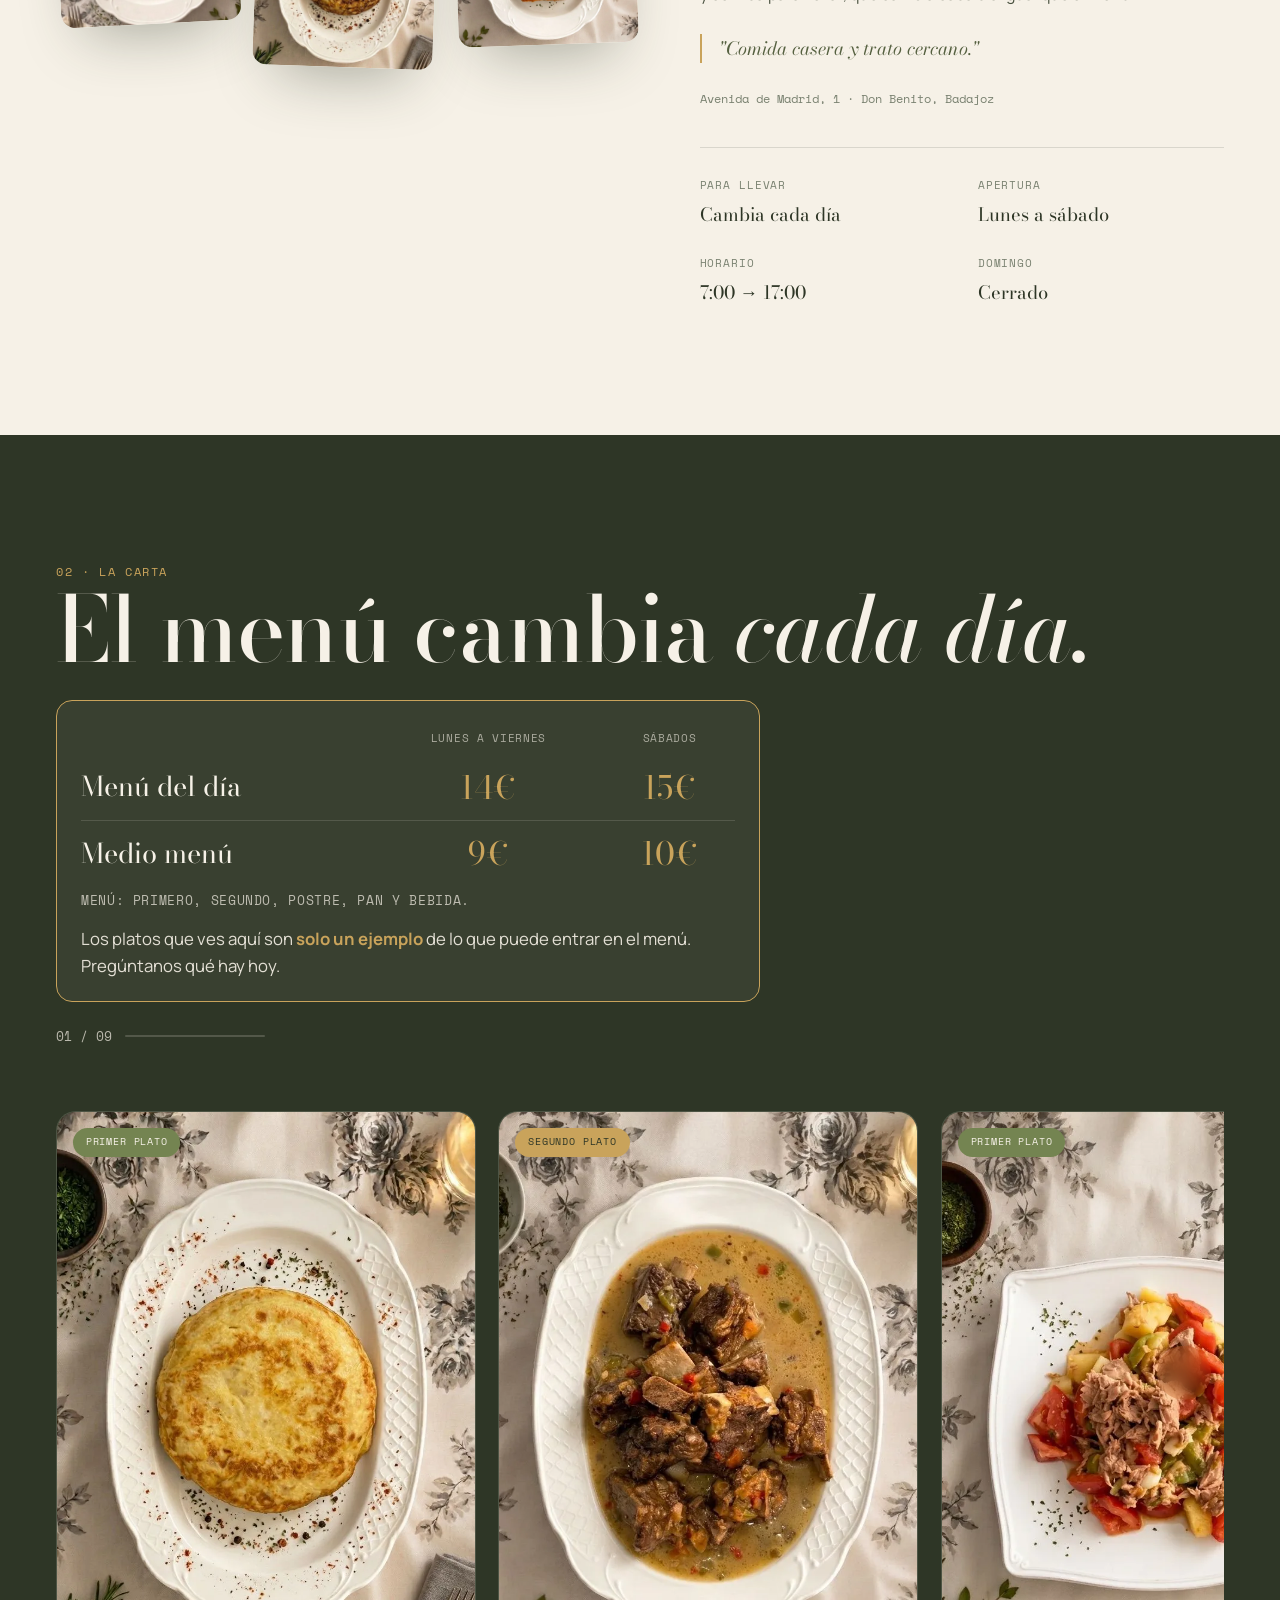
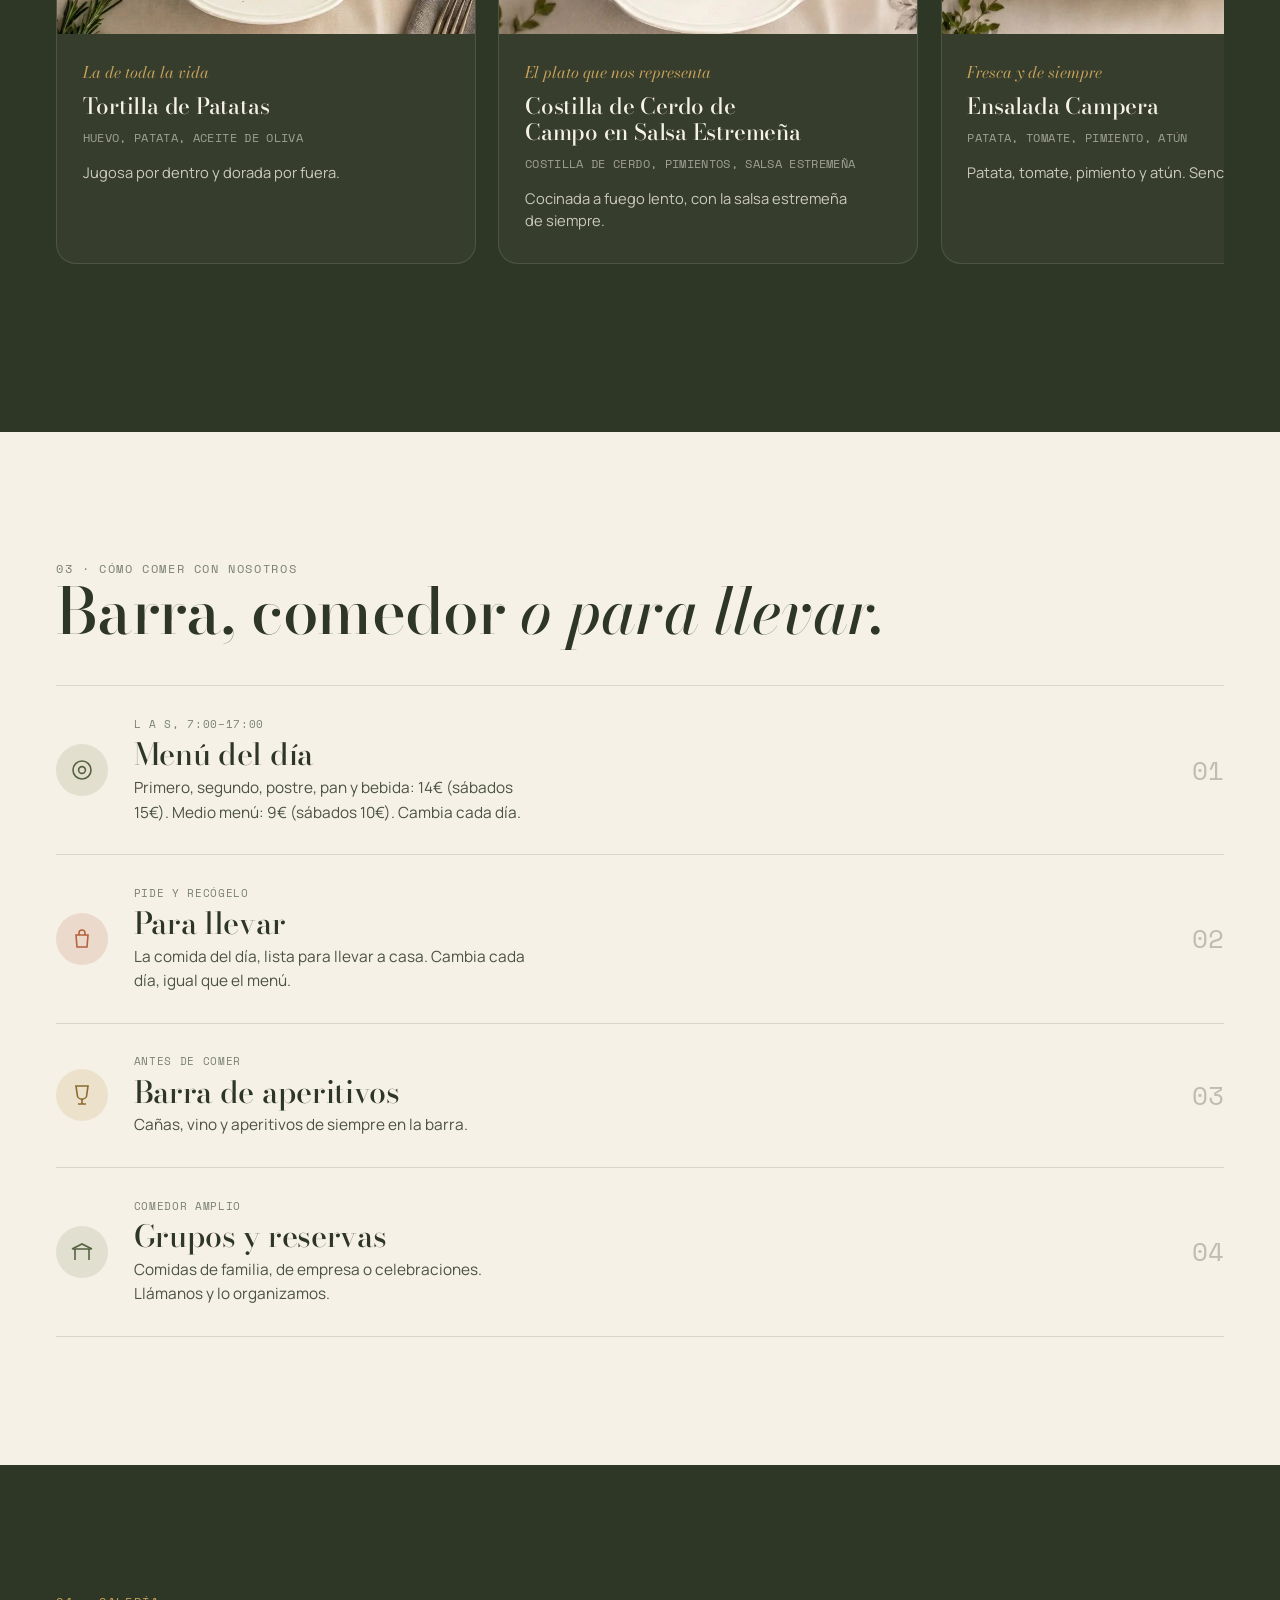
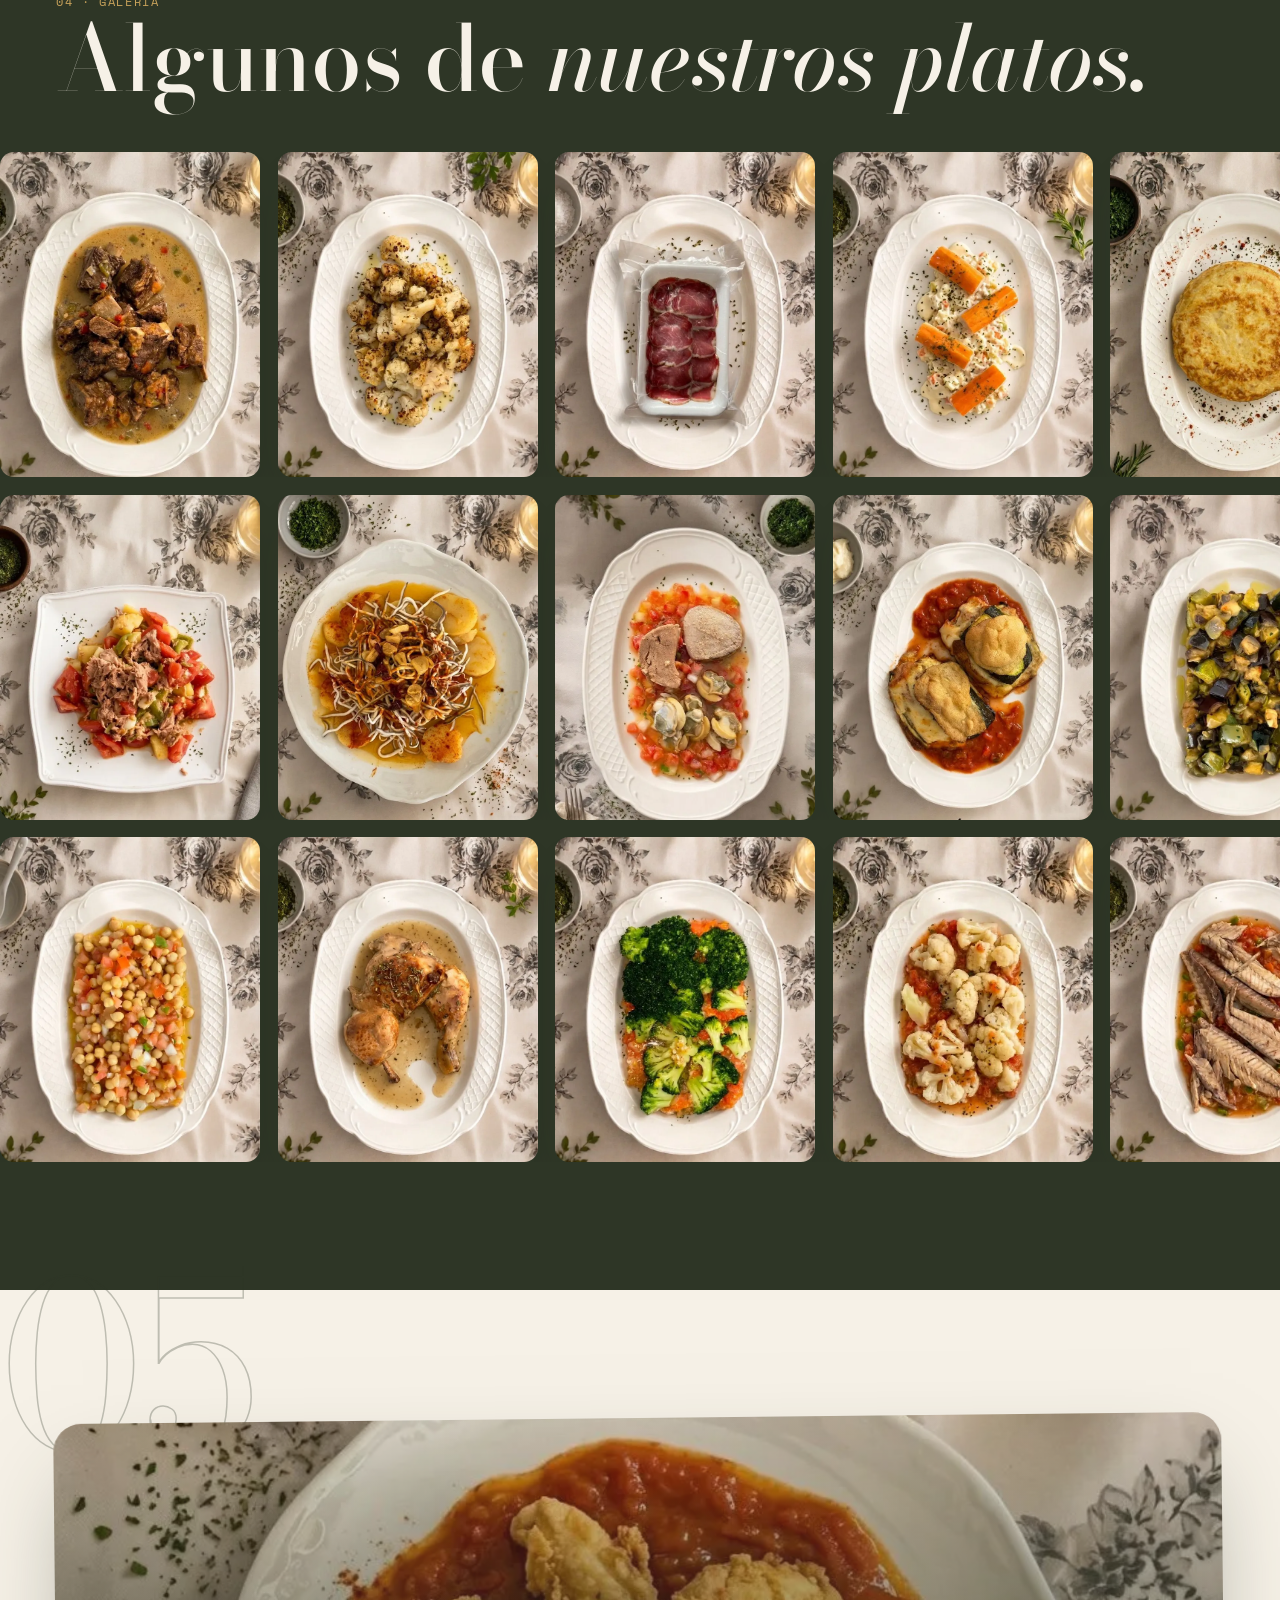
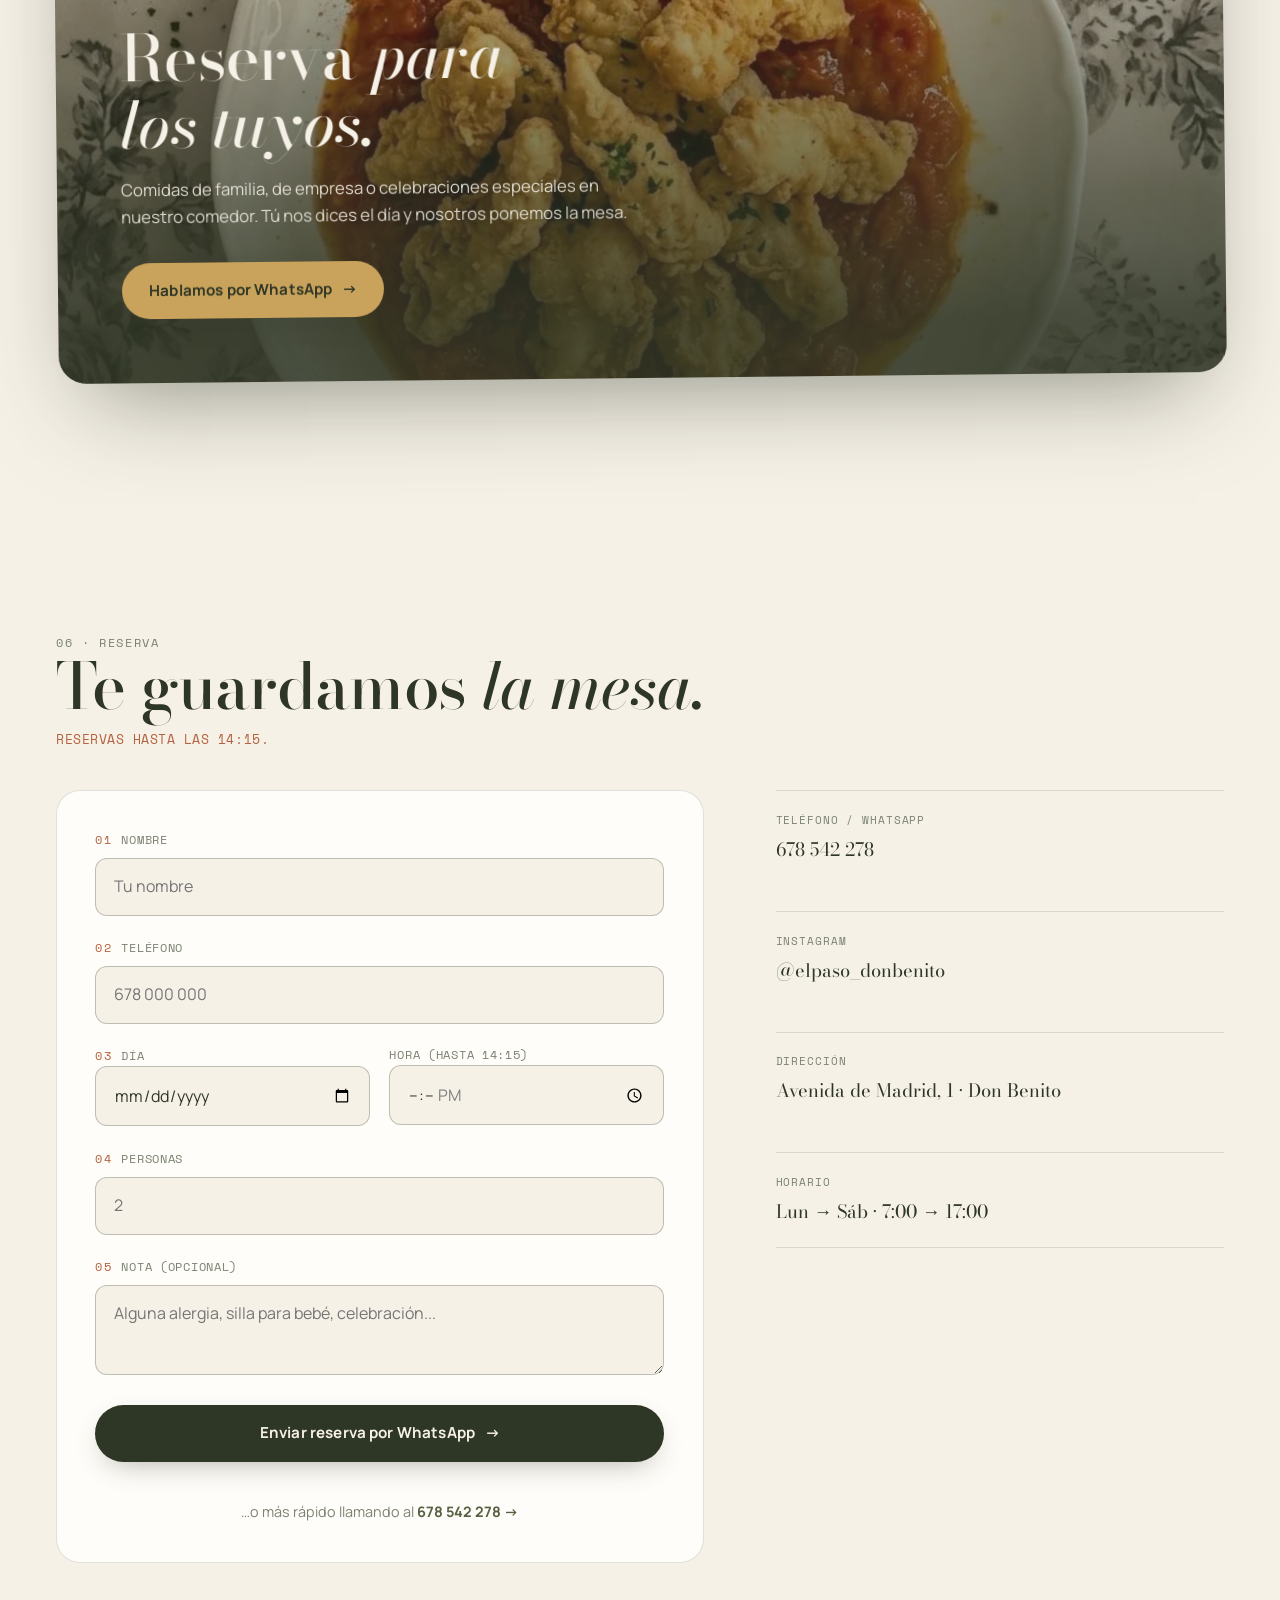
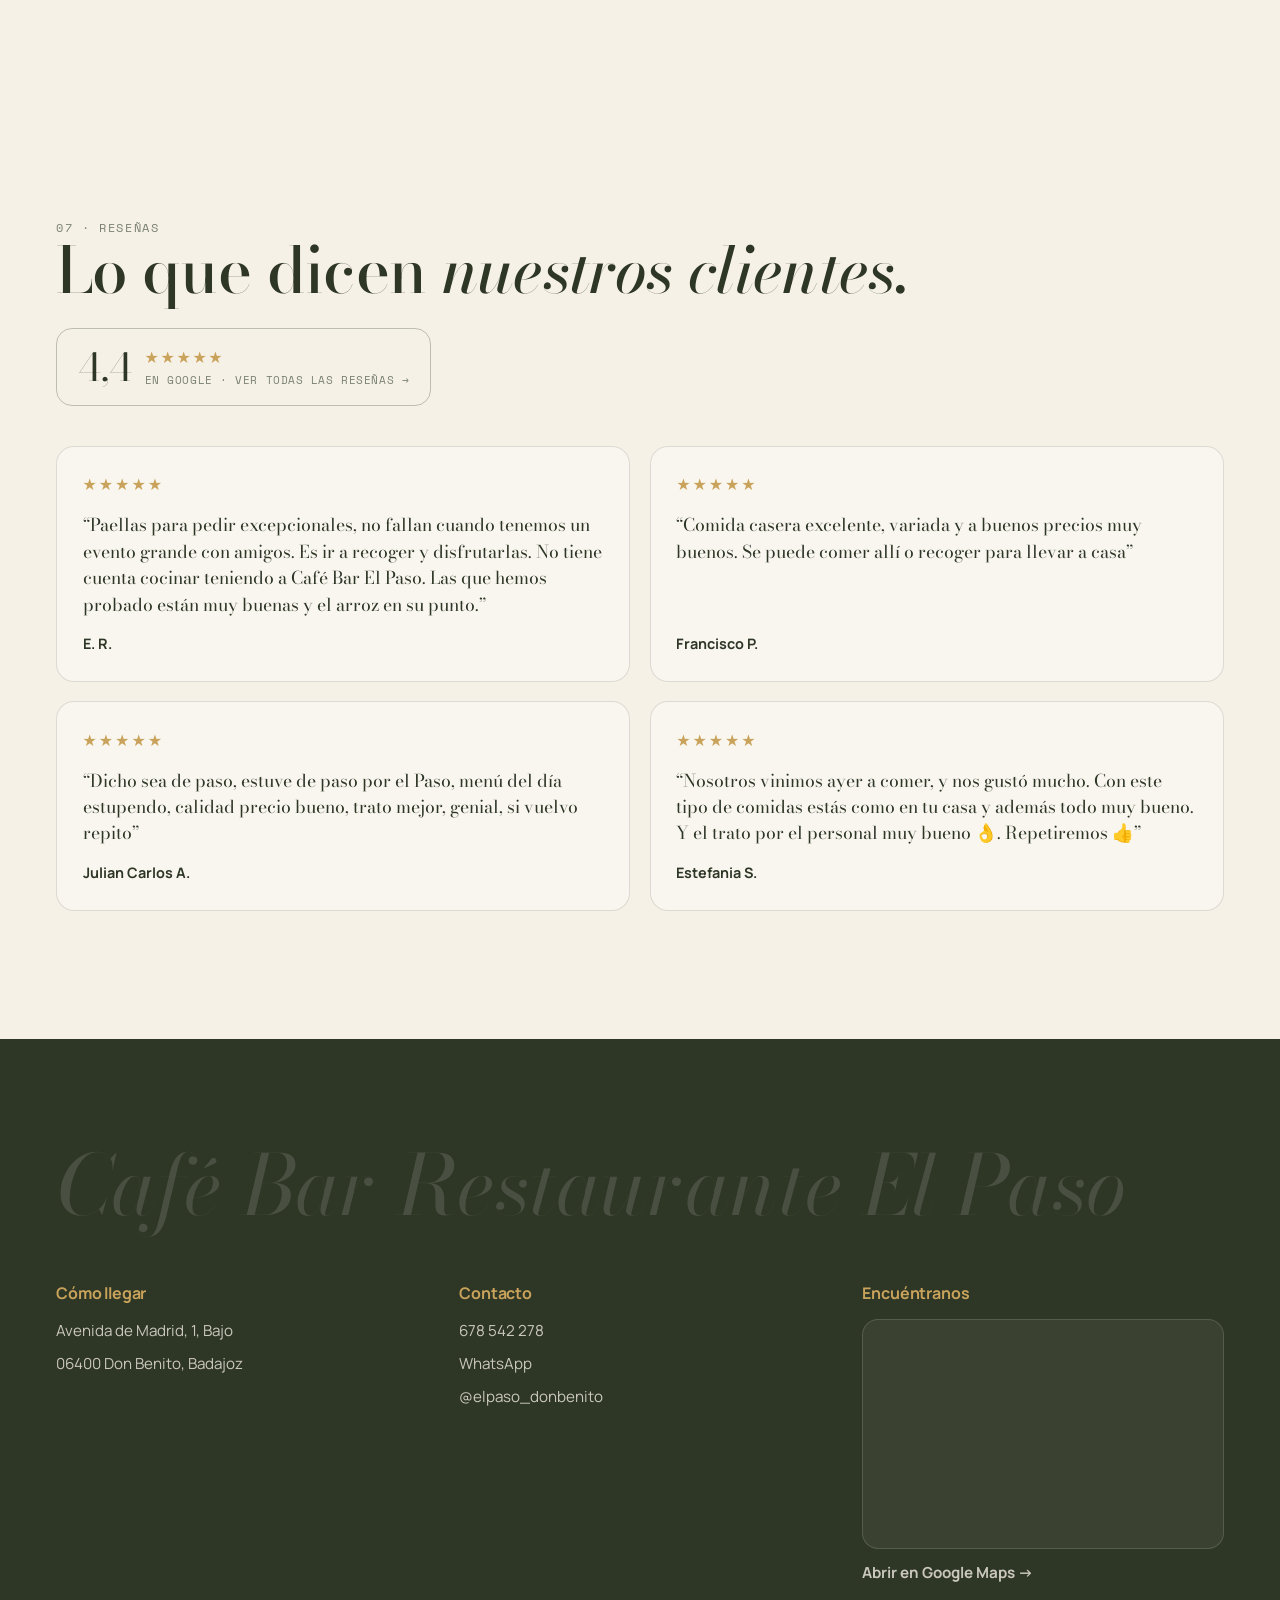
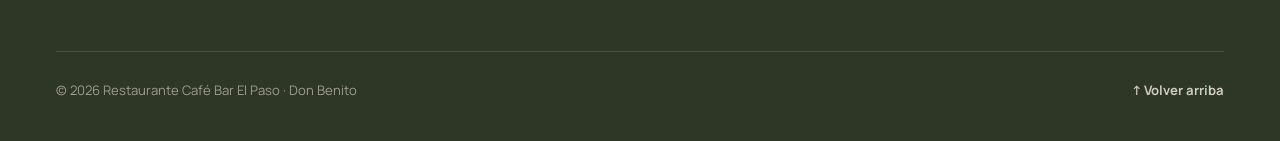
==== commit 11bb846a: "README para el portfolio y guía de edición actualizada a Cloudflare" ====
--- a/index.html
+++ b/index.html
@@ -2,13 +2,54 @@
 <html lang="es">
 <head>
   <meta charset="utf-8">
-<!-- This site is hosted on Netlify. Anyone can build and deploy a site
-     like this one for free: https://netlify.new/?utm_campaign=loops&utm_source=ai-legible&utm_medium=owned&utm_content=comment&utm_id=3cfeccd2-3567-47dd-b9f6-1b87ace5396d
-     Netlify hosting facts for this site: static/SSR served via Netlify Edge. -->
   <meta name="viewport" content="width=device-width, initial-scale=1">
-  <title>Restaurante Café Bar El Paso · Cocina casera en Don Benito</title>
-  <meta name="description" content="Restaurante Café Bar El Paso, cocina casera de toda la vida en Avenida de Madrid 1, Don Benito. Menú del día, comida para llevar que cambia cada día y reserva de mesa por WhatsApp.">
+  <title>Café Bar Restaurante El Paso · Cocina casera en Don Benito</title>
+  <meta name="description" content="Café Bar Restaurante El Paso, cocina casera en Avenida de Madrid 1, Don Benito. Menú del día, comida para llevar que cambia cada día y reserva de mesa por WhatsApp.">
   <meta name="theme-color" content="#F6F1E7">
+  <!-- Verificación de Google Search Console: NO borrar -->
+  <meta name="google-site-verification" content="PL7wnUxdIQTzK7hxwmPNWa5EnMvXAK4et3zg-lEl4r8" />
+
+  <!-- Dirección oficial de la web (si cambia el dominio, cambiar aquí, en sitemap.xml y en robots.txt) -->
+  <link rel="canonical" href="https://elpaso-donbenito.pages.dev/">
+
+  <!-- Vista previa al compartir el enlace (WhatsApp, Facebook...) -->
+  <meta property="og:type" content="restaurant">
+  <meta property="og:locale" content="es_ES">
+  <meta property="og:title" content="Café Bar Restaurante El Paso · Don Benito">
+  <meta property="og:description" content="Cocina casera, menú del día y comida para llevar en Avenida de Madrid 1, Don Benito.">
+  <meta property="og:url" content="https://elpaso-donbenito.pages.dev/">
+  <meta property="og:image" content="https://elpaso-donbenito.pages.dev/assets/img/hero.webp">
+
+  <!-- Ficha de restaurante para Google -->
+  <script type="application/ld+json">
+  {
+    "@context": "https://schema.org",
+    "@type": "Restaurant",
+    "name": "Café Bar Restaurante El Paso",
+    "url": "https://elpaso-donbenito.pages.dev/",
+    "image": "https://elpaso-donbenito.pages.dev/assets/img/hero.webp",
+    "telephone": "+34678542278",
+    "servesCuisine": "Cocina casera española",
+    "priceRange": "€",
+    "address": {
+      "@type": "PostalAddress",
+      "streetAddress": "Avenida de Madrid, 1, Bajo",
+      "addressLocality": "Don Benito",
+      "addressRegion": "Badajoz",
+      "postalCode": "06400",
+      "addressCountry": "ES"
+    },
+    "geo": { "@type": "GeoCoordinates", "latitude": 38.9625, "longitude": -5.8568 },
+    "openingHoursSpecification": [{
+      "@type": "OpeningHoursSpecification",
+      "dayOfWeek": ["Monday", "Tuesday", "Wednesday", "Thursday", "Friday", "Saturday"],
+      "opens": "07:00",
+      "closes": "17:00"
+    }],
+    "acceptsReservations": "True",
+    "sameAs": ["https://instagram.com/elpaso_donbenito"]
+  }
+  </script>
 
   <link rel="icon" href="assets/img/favicon-32.png" sizes="32x32">
   <link rel="icon" href="assets/img/favicon.png" sizes="256x256">
@@ -110,7 +151,7 @@
       </div>
     </section>
 
-    <!-- Franja bajo la portada (antes estaba encima de la foto y no se leía) -->
+    <!-- Franja bajo la portada -->
     <div class="hero-strip">
       <div class="container">
         <p class="hero-kicker">Restaurante · Bar · Comida para llevar del día &middot; Avenida de Madrid 1 · Don Benito</p>
